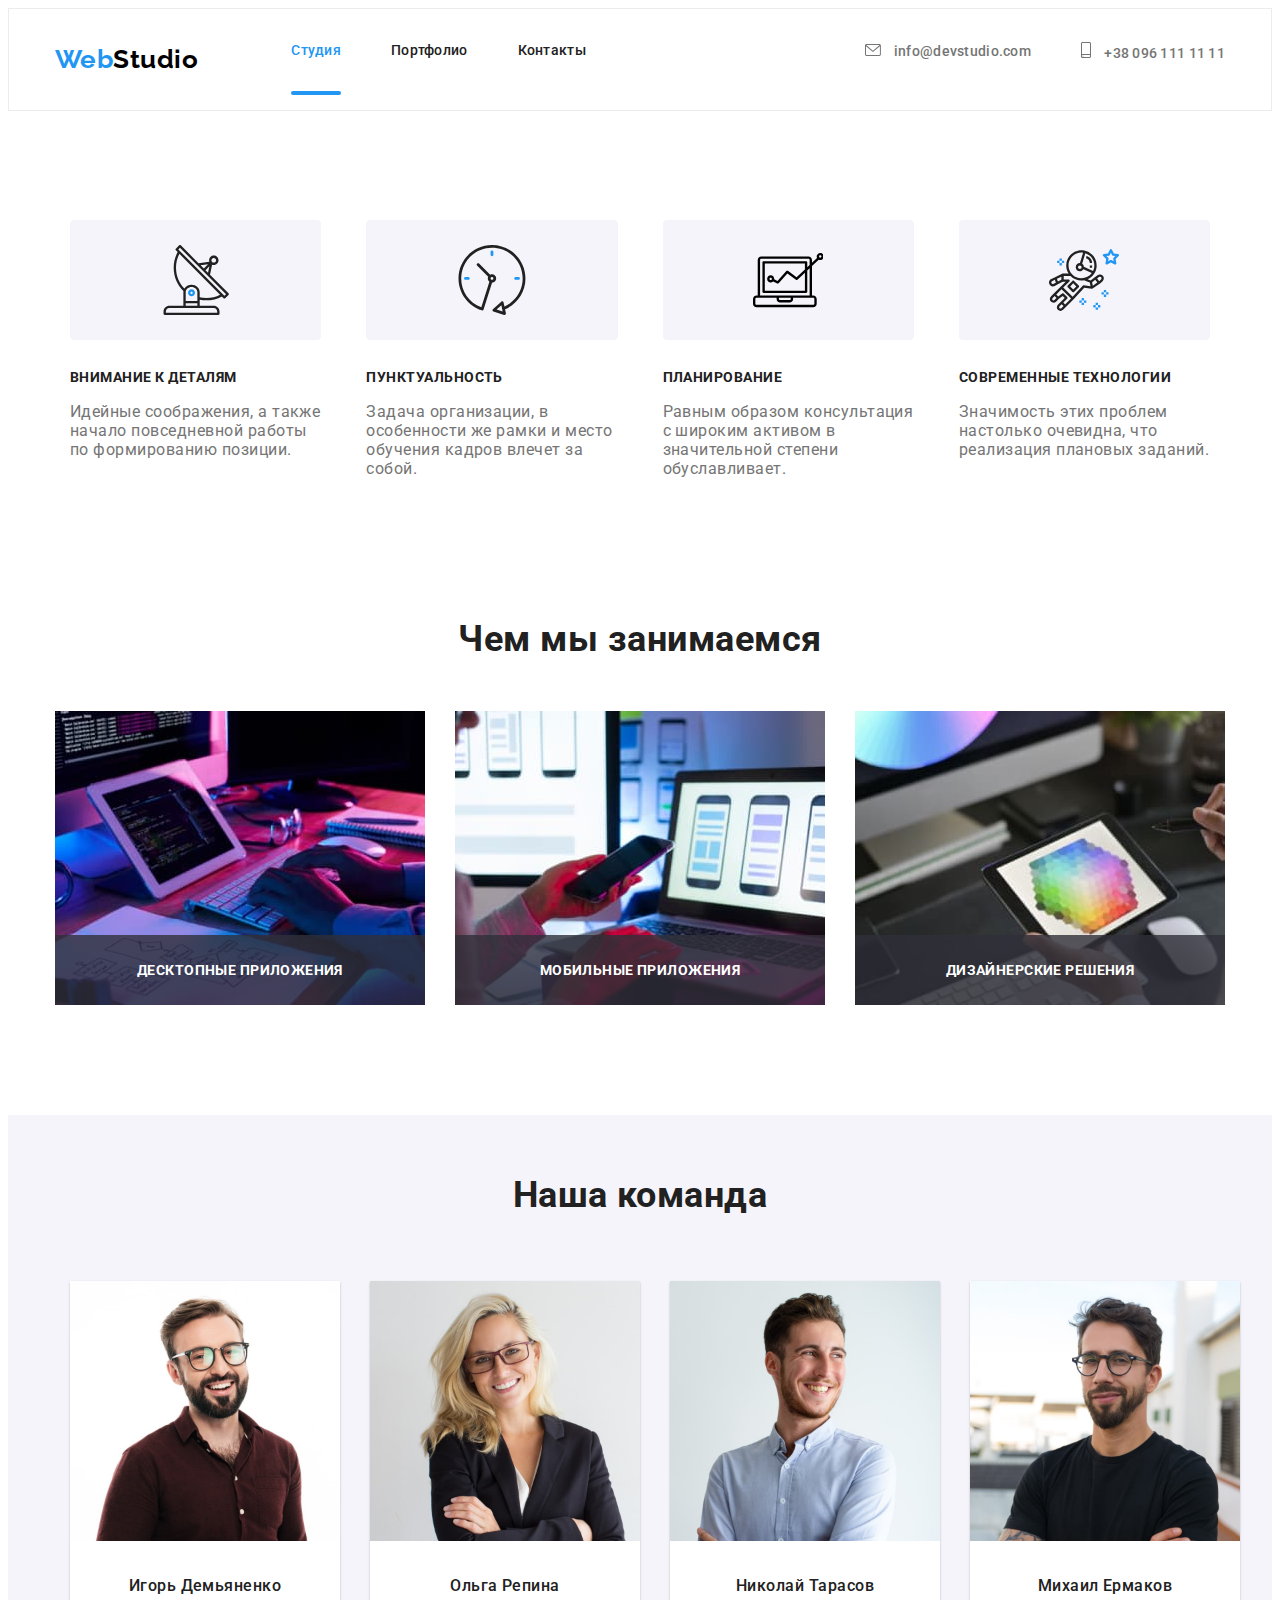
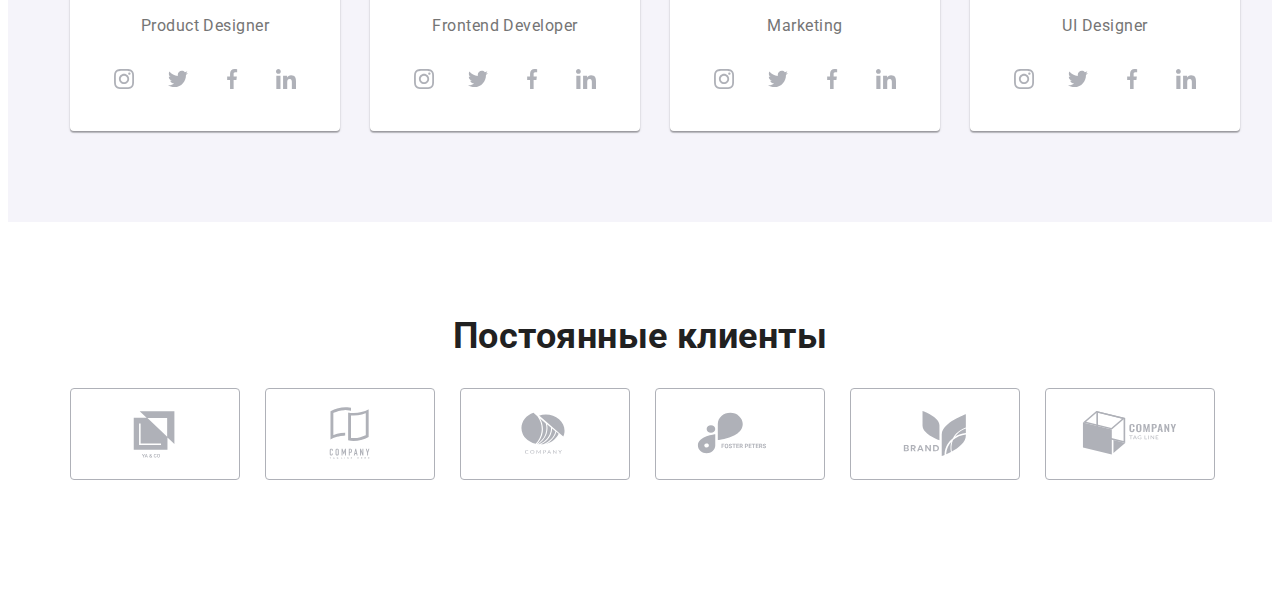
==== index.html @ b8cca616 "Portfolio complete" ====
<!DOCTYPE html>
<html lang="ru">

<head>
    <meta charset="UTF-8">
    <meta http-equiv="X-UA-Compatible" content="IE=edge">
    <meta name="viewport" content="width=device-width, initial-scale=1.0">
    <title>Shalamai homework</title>
    <link rel="preconnect" href="https://fonts.googleapis.com">
    <link rel="preconnect" href="https://fonts.gstatic.com" crossorigin>
    <link
        href="https://fonts.googleapis.com/css2?family=Raleway:wght@700&family=Roboto:wght@400;500;700;900&display=swap"
        rel="stylesheet">
    <link rel="stylesheet" href="https://cdnjs.cloudflare.com/ajax/libs/modern-normalize/1.1.0/modern-normalize.min.css"
        integrity="sha512-wpPYUAdjBVSE4KJnH1VR1HeZfpl1ub8YT/NKx4PuQ5NmX2tKuGu6U/JRp5y+Y8XG2tV+wKQpNHVUX03MfMFn9Q=="
        crossorigin="anonymous" referrerpolicy="no-referrer" />
    <!-- <link rel="stylesheet" href="./css/styles.css"> -->
    <link rel="stylesheet" href="./css/main.min.css">
</head>

<body>

    <!-----------------------------------HEADER------------------------------------------->
    <header class="header">
        <div class="container main-nav">

            <a href="./index.html" class="logo">
                <span class="logo__accent">Web</span><span class="logo__second">Studio</span>
            </a>

            <nav class="navigation">
                <ul class="site-nav list">
                    <li class="site-nav__item"><a href="./index.html" class="site-nav__link current">Студия</a></li>
                    <li class="site-nav__item"><a href="./portfolio.html" class="site-nav__link">Портфолио</a></li>
                    <li class="site-nav__item"><a href="" class="site-nav__link">Контакты</a></li>
                </ul>
            </nav>

            <div class="contact-block">
                <ul class="contacts list">
                    <li class="site-nav__item">
                        <a href="mailto:info@devstudio.com" class="contacts__link">
                            <svg class="contacts__icon" width="16" height="12">
                                <use href="./images/icons.svg#icon-email"></use>
                            </svg>
                            info@devstudio.com
                        </a>
                    </li>
                    <li class="site-nav__item">
                        <a href="tel:+380961111111" class="contacts__link">
                            <svg class="contacts__icon" width="10" height="16">
                                <use href="./images/icons.svg#icon-smartphone"></use>
                            </svg>
                            +38 096 111 11 11
                        </a>
                    </li>
                </ul>
            </div>
        </div>
    </header>

    <main>

        <!-----------------------------------HERO----------------------------------------->



        <!-- <section class="hero main-background">
            <div class="container">
                <h1 class="hero-title">Эффективные решения для вашего бизнеса</h1>
                <button type="button" class="main-btn" data-modal-open>Заказать услугу</button>
            </div>
            <div class="backdrop is-hidden" data-modal>
                <div class="modal-section">
                    <button type="button" data-modal-close class="modal-close">
                        <svg class="modal-close__icon" width="30" height="30">
                            <use href="./images/icons.svg#icon-cross1"></use>
                        </svg>
                    </button>
                    <p class="modal-title">Оставьте свои данные, мы вам перезвоним</p>
                    <form class="modal-form">
                        <div class="modal">
                            <label class="modal__label" for="user-name">Имя</label>
                            <div class="modal__wrapper">
                                <input type="text" class="modal__input" name="user-name" placeholder="" required minlength="2"
                                    title="" id="user-name">
                                <svg class="modal__icon" width="18" height="18">
                                    <use href="./images/icons.svg#icon-person"></use>
                                </svg>
                            </div>
                        </div>
                        <div class="modal">
                            <label class="modal__label" for="user-phone">Телефон</label>
                            <div class="modal__wrapper">
                                <input type="text" class="modal__input" name="user-phone" placeholder="" required minlength="2"
                                    title="" id="user-phone" value="">
                                <svg class="modal__icon" width="18" height="18">
                                    <use href="./images/icons.svg#icon-phone-black"></use>
                                </svg>
                            </div>
                        </div>
                        <div class="modal">
                            <label class="modal__label" for="user-email">Почта</label>
                            <div class="modal__wrapper">
                                <input type="text" class="modal__input" name="user-email" placeholder="" required minlength="2"
                                    title="" id="user-email">
                                <svg class="modal__icon" width="18" height="18">
                                    <use href="./images/icons.svg#icon-email-black"></use>
                                </svg>
                            </div>
                        </div>
                        <div class="modal">
                            <label class="modal__label" for="user-text">Комментарий

                            </label><textarea name="user-text" id="user-text" placeholder="Введите текст"
                                class="modal__textarea"></textarea>
                        </div>
                        <div class="modal">
                            <input type="checkbox" name="policy" id="policy" class="modal__check" />
                            <label for="policy" class="modal__text">

                                Соглашаюсь с рассылкой и принимаю <a href="#" class="modal__agreement">Условия договора</a>
                            </label>
                        </div>
                        <button type="submit" class="main-btn check-btn" data-modal-open>Отправить</button>
                    </form>
                </div>
            </div>
        </section> -->


        <!-----------------------------------FEATURES----------------------------------------->

        <section class="featurs">
            <div class="container">
                <ul class="feature list">
                    <li class="feature__list">
                        <div class="feature__link">
                            <svg class="feature__icon">
                                <use href="./images/icons.svg#icon-satellite"></use>
                            </svg>
                        </div>
                        <h3 class="featur-title">Внимание к деталям</h3>
                        <p class="featur-text">
                            Идейные соображения, а также начало повседневной работы по формированию позиции.
                        </p>
                    </li>
                    <li class="feature__list">
                        <div class="feature__link">
                            <svg class="feature__icon">
                                <use href="./images/icons.svg#icon-clock"></use>
                            </svg>
                        </div>
                        <h3 class="featur-title">Пунктуальность</h3>
                        <p class="featur-text">
                            Задача организации, в особенности же рамки и место обучения кадров влечет за собой.
                        </p>
                    </li>
                    <li class="feature__list">
                        <div class="feature__link">
                            <svg class="feature__icon">
                                <use href="./images/icons.svg#icon-computer"></use>
                            </svg>
                        </div>
                        <h3 class="featur-title">Планирование</h3>
                        <p class="featur-text">
                            Равным образом консультация с широким активом в значительной степени обуславливает.
                        </p>
                    </li>
                    <li class="feature__list">
                        <div class="feature__link">
                            <svg class="feature__icon">
                                <use href="./images/icons.svg#icon-astronaut"></use>
                            </svg>
                        </div>
                        <h3 class="featur-title">Современные технологии</h3>
                        <p class="featur-text">
                            Значимость этих проблем настолько очевидна, что реализация плановых заданий.
                        </p>
                    </li>
                </ul>
            </div>
        </section>

        <!-----------------------------------WORKS----------------------------------------->

        <section class="main-project">
            <div class="container">
                <h2 class="section-title">Чем мы занимаемся</h2>

                <ul class="works list">
                    <li class="works__link">
                        <img src="./images/wedo1.jpg" alt="Разработчик пишет код" width="370" />
                        <div class="works__text">
                            <h3 class="works__text__title">Десктопные приложения</h3>
                        </div>
                    </li>
                    <li class="works__link">
                        <img src="./images/wedo2.jpg" alt="Просмотр мобильных макетов на компютере" width="370" />
                        <div class="works__text">
                            <h3 class="works__text__title">Мобильные приложения</h3>
                        </div>
                    </li>
                    <li class="works__link">
                        <img src="./images/wedo3.jpg" alt="Работа с палитрой на планшете" width="370" />
                        <div class="works__text">
                            <h3 class="works__text__title">Дизайнерские решения</h3>
                        </div>
                    </li>
                </ul>
            </div>
        </section>

        <!------------------------------------TEAM----------------------------------------->


        <section class="team-section">
            <div class="container">
                <h2 class="team-title">Наша команда</h2>

                <ul class="team list">
                    <li class="team__member">
                        <img src="./images/product.jpg" alt="Фотография Продакт-дизайнера" width="100%">
                        <div class="team__item">
                            <h3 class="name">Игорь Демьяненко</h3>
                            <p class="position">
                                Product Designer
                            </p>
                            <ul class="social list">
                                <li class="social-item">
                                    <a href="instagram" class="social-item__link">
                                        <svg class="icon-social" width="20" height="20">
                                            <use href="./images/icons.svg#icon-instagram"></use>
                                        </svg>
                                    </a>
                                </li>
                                <li class="social-item">
                                    <a href="twitter" class="social-item__link">
                                        <svg class="icon-social" width="20" height="20">
                                            <use href="./images/icons.svg#icon-twitter"></use>
                                        </svg>
                                    </a>
                                </li>
                                <li class="social-item">
                                    <a href="facebook" class="social-item__link">
                                        <svg class="icon-social" width="20" height="20">
                                            <use href="./images/icons.svg#icon-facebook"></use>
                                        </svg>
                                    </a>
                                </li>
                                <li class="social-item">
                                    <a href="linkedin" class="social-item__link">
                                        <svg class="icon-social" width="20" height="20">
                                            <use href="./images/icons.svg#icon-linkedin"></use>
                                        </svg>
                                    </a>
                                </li>
                            </ul>
                        </div>
                    </li>

                    <li class="team__member">
                        <img src="./images/frontend.jpg" alt="Фоторафия разработчика" width="270">
                        <div class="team__item">
                            <h3 class="name">Ольга Репина</h3>
                            <p class="position">
                                Frontend Developer
                            </p>
                            <ul class="social list">
                                <li class="social-item">
                                    <a href="instagram" class="social-item__link link">
                                        <svg class="icon-social" width="20" height="20">
                                            <use href="./images/icons.svg#icon-instagram"></use>
                                        </svg>
                                    </a>
                                </li>
                                <li class="social-item">
                                    <a href="twitter" class="social-item__link">
                                        <svg class="icon-social" width="20" height="20">
                                            <use href="./images/icons.svg#icon-twitter"></use>
                                        </svg>
                                    </a>
                                </li>
                                <li class="social-item">
                                    <a href="facebook" class="social-item__link">
                                        <svg class="icon-social" width="20" height="20">
                                            <use href="./images/icons.svg#icon-facebook"></use>
                                        </svg>
                                    </a>
                                </li>
                                <li class="social-item">
                                    <a href="linkedin" class="social-item__link">
                                        <svg class="icon-social" width="20" height="20">
                                            <use href="./images/icons.svg#icon-linkedin"></use>
                                        </svg>
                                    </a>
                                </li>
                            </ul>
                        </div>
                    </li>

                    <li class="team__member">
                        <img src="./images/marketing.jpg" alt="Фотография маркетолога" width="270">
                        <div class="team__item">
                            <h3 class="name">Николай Тарасов</h3>
                            <p class="position">
                                Marketing
                            </p>
                            <ul class="social list">
                                <li class="social-item">
                                    <a href="instagram" class="social-item__link">
                                        <svg class="icon-social" width="20" height="20">
                                            <use href="./images/icons.svg#icon-instagram"></use>
                                        </svg>
                                    </a>
                                </li>
                                <li class="social-item">
                                    <a href="twitter" class="social-item__link">
                                        <svg class="icon-social" width="20" height="20">
                                            <use href="./images/icons.svg#icon-twitter"></use>
                                        </svg>
                                    </a>
                                </li>
                                <li class="social-item">
                                    <a href="facebook" class="social-item__link">
                                        <svg class="icon-social" width="20" height="20">
                                            <use href="./images/icons.svg#icon-facebook"></use>
                                        </svg>
                                    </a>
                                </li>
                                <li class="social-item">
                                    <a href="linkedin" class="social-item__link">
                                        <svg class="icon-social" width="20" height="20">
                                            <use href="./images/icons.svg#icon-linkedin"></use>
                                        </svg>
                                    </a>
                                </li>
                            </ul>
                        </div>
                    </li>

                    <li class="team__member">
                        <img src="./images/designer.jpg" alt="Фоторафия дизайнера" width="270">
                        <div class="team__item">
                            <h3 class="name">Михаил Ермаков</h3>
                            <p class="position">
                                UI Designer
                            </p>
                            <ul class="social list">
                                <li class="social-item">
                                    <a href="instagram" class="social-item__link">
                                        <svg class="icon-social" width="20" height="20">
                                            <use href="./images/icons.svg#icon-instagram"></use>
                                        </svg>
                                    </a>
                                </li>
                                <li class="social-item">
                                    <a href="twitter" class="social-item__link">
                                        <svg class="icon-social" width="20" height="20">
                                            <use href="./images/icons.svg#icon-twitter"></use>
                                        </svg>
                                    </a>
                                </li>
                                <li class="social-item">
                                    <a href="facebook" class="social-item__link">
                                        <svg class="icon-social" width="20" height="20">
                                            <use href="./images/icons.svg#icon-facebook"></use>
                                        </svg>
                                    </a>
                                </li>
                                <li class="social-item">
                                    <a href="linkedin" class="social-item__link">
                                        <svg class="icon-social" width="20" height="20">
                                            <use href="./images/icons.svg#icon-linkedin"></use>
                                        </svg>
                                    </a>
                                </li>
                            </ul>
                        </div>
                    </li>
                </ul>
            </div>
        </section>

        <!-----------------------------------CLIENTS--------------------------------------->

        <section class="client-section">
            <div class="container">
                <h2 class="client-title">Постоянные клиенты</h2>

                <ul class="client-list list">
                    <li class="client-list__item">
                        <a href="" class="client-list__link">
                            <svg class="client-list__icon" width="106" height="60">
                                <use href="./images/icons.svg#icon-logo1"></use>
                            </svg>
                        </a>
                    </li>
                    <li class="client-list__item">
                        <a href="" class="client-list__link">
                            <svg class="client-list__icon" width="106" height="60">
                                <use href="./images/icons.svg#icon-logo2"></use>
                            </svg>
                        </a>
                    </li>
                    <li class="client-list__item">
                        <a href="" class="client-list__link">
                            <svg class="client-list__icon" width="106" height="60">
                                <use href="./images/icons.svg#icon-logo3"></use>
                            </svg>
                        </a>
                    </li>
                    <li class="client-list__item">
                        <a href="" class="client-list__link">
                            <svg class="client-list__icon" width="106" height="60">
                                <use href="./images/icons.svg#icon-logo4"></use>
                            </svg>
                        </a>
                    </li>
                    <li class="client-list__item">
                        <a href="" class="client-list__link">
                            <svg class="client-list__icon" width="106" height="60">
                                <use href="./images/icons.svg#icon-logo5"></use>
                            </svg>
                        </a>
                    </li>
                    <li class="client-list__item">
                        <a href="" class="client-list__link">
                            <svg class="client-list__icon" width="106" height="60">
                                <use href="./images/icons.svg#icon-logo6"></use>
                            </svg>
                        </a>
                    </li>
                </ul>
            </div>
        </section>


    </main>

        <!----------------------------------FOOTER-------------------------------------->

    <!-- <footer class="footer">

        <div class="container footer-box">
            <div>
                <a href="./index.html" class="logo">
                    <span class="logo__accent">Web</span><span class="logo__footer">Studio</span>
                </a>

                <address>
                    <ul class="footer-nav list">
                        <li class="address-link">
                            <a href="г.Киев,пр-тЛесиУкраинки,26" class="link-office">г. Киев, пр-т Леси Украинки, 26</a>
                        </li>
                        <li class="address-link">
                            <a href="info@example.com" class="link-contact">info@example.com</a>
                        </li>
                        <li class="address-link">
                            <a href="+380991111111" class="link-contact">+38 099 111 11 11</a>
                        </li>
                    </ul>
                </address>
            </div>

            <div class="footer-link">
                <h4 class="footer-text">Присоединяйтесь</h4>
                <ul class="footer-social list">
                    <li class="footer-social__item">
                        <a href="instagram" class="footer-social__link">
                            <svg class="icon-social" width="20" height="20">
                                <use href="./images/icons.svg#icon-instagram"></use>
                            </svg>
                        </a>
                    </li>
                    <li class="footer-social__item">
                        <a href="twitter" class="footer-social__link">
                            <svg class="footer-icon-social" width="20" height="20">
                                <use href="./images/icons.svg#icon-twitter"></use>
                            </svg>
                        </a>
                    </li>
                    <li class="footer-social__item">
                        <a href="facebook" class="footer-social__link">
                            <svg class="footer-icon-social" width="20" height="20">
                                <use href="./images/icons.svg#icon-facebook"></use>
                            </svg>
                        </a>
                    </li>
                    <li class="footer-social__item">
                        <a href="linkedin" class="footer-social__link">
                            <svg class="footer-icon-social" width="20" height="20">
                                <use href="./images/icons.svg#icon-linkedin"></use>
                            </svg>
                        </a>
                    </li>
                </ul>
            </div>
            <div class="subscribe">
                <h4 class="footer-text">Присоединяйтесь</h4>
                <form class="footer-form">
                    <div class="footer-field">
                        <label class="footer-label" for="user-check-email"></label>
                        <div class="footer-input-wrapper">
                            <input type="text" class="footer-input" name="user-check-email" placeholder="E-mail"
                                required minlength="5" title="" id="user-check-email">


                            <input type="submit" value="Подписаться" class="footer-btn" name="icon-footer">
                            <svg class="footer-icon" width="18" height="18">
                                <use href="./images/icons.svg#icon-plane"></use>
                            </svg>
                        </div>
                    </div>
                </form>
            </div>
        </div>
    </footer> -->


    <script src="./js/modal.js"></script>

</body>

</html>
---- css/styles.css ----
/*---------------------------------LOGO------------------------------------*/



/*---------------------------------HEADER-------------------------------------*/



/*---------------------------------FOOTER-------------------------------------*/



/* ---------------------------MODAL------------------------------------ */


/* -----------------------------------HERO---------------------------------------*/



/* --------------------------FEATURES-----------------------------------*/



/*-------------------------------WORKS---------------------------------*/



/*-------------------------------TEAM------------------------------------*/



/* ----------------------------SOCIAL LINK------------------------------ */



/*--------------------------------CLIENTS---------------------------------*/



/*--------------------------PORTFOLIO----------------------------*/


/*--------------------------FILTER----------------------------*/


/*-----------------------------PROJECTS---------------------------------*/
---- css/main.min.css ----
body{background-color:var(--primary-bg-color);color:var(--primary-text-color);font-family:Roboto, sans-serif;letter-spacing:0.03em}.list{list-style:none;margin-top:0}html{box-sizing:border-box}*,*::before,::after{box-sizing:inherit}.footer-btn{color:var(--button-text-color);background-color:#188CE8;cursor:pointer;font-family:inherit;margin-left:12px;padding-left:29px;padding-right:62px;font-weight:bold;font-size:16px;line-height:1.87;letter-spacing:0.06em;width:200px;height:50px;box-shadow:0px 4px 4px rgba(0,0,0,0.15);border-radius:4px;border:none;transition:color 250ms cubic-bezier(0.4, 0, 0.2, 1)}.main-btn{display:flex;justify-content:center;align-items:center;color:var(--button-text-color);background-color:#188CE8;cursor:pointer;font-family:inherit;margin:0 auto;font-weight:bold;font-size:16px;line-height:1.87;letter-spacing:0.06em;width:200px;height:50px;box-shadow:0px 4px 4px rgba(0,0,0,0.15);border-radius:4px;border:none;transition:color 250ms cubic-bezier(0.4, 0, 0.2, 1)}.main-btn:hover,.main-btn:focus{color:var(--primary-bg-color)}.container{width:100%;padding-left:15px;padding-right:15px;margin-left:auto;margin-right:auto}@media screen and (min-width: 480px){.container{width:480px}}@media screen and (min-width: 768px){.container{width:768px}}@media screen and (min-width: 1200px){.container{width:1200px}}.logo{font-family:Raleway, sans-serif;font-weight:bold;font-size:26px;line-height:1.19;text-decoration:none}.logo__accent{color:var(--accent-color)}.logo__second{color:var(--logo-color-header)}.logo__footer{color:var(--logo-color-footer)}.modal{margin-bottom:10px}.modal__label{display:block;margin-bottom:4px;font-size:12px;line-height:1.17;letter-spacing:0.01em;color:var(--primary-text-color)}.modal__wrapper{position:relative}.modal__input{width:100%;height:40px;padding-left:42px;padding-right:10px;border:1px solid rgba(33,33,33,0.2);box-sizing:border-box;border-radius:4px;background-color:transparent;cursor:pointer}.modal__text{position:relative;display:block;line-height:20px;padding-left:40px;cursor:pointer;font-size:14px;line-height:1.71px;letter-spacing:0.03em;color:var(--primary-text-color)}.modal__text span{width:15px;height:15px;border:2px solid #303030;border-radius:2px;margin-right:5px;display:flex;align-items:center;justify-content:center}.modal__agreement{color:var(--accent-color);text-decoration-color:none}.modal-title{font-weight:bold;font-size:20px;line-height:1.15;text-align:center;letter-spacing:0.03em;margin:0 0 12px 0;color:var(--title-text-color)}.modal-close{position:absolute;display:flex;justify-content:center;align-items:center;top:10px;right:10px;border:1px solid #999999;border-radius:50%;background-color:transparent;width:30px;height:30px;cursor:pointer}.modal-close:hover .modal-close__icon{fill:var(--accent-color)}.modal-close__icon{fill:var(--logo-color-header)}.modal__input::placeholder{font-size:12px;line-height:1.17;letter-spacing:0.01em;color:rgba(117,117,117,0.5)}.modal__input:focus{border-color:var(--accent-color)}.modal__input:focus+.modal__icon{fill:var(--accent-color)}.modal__icon{position:absolute;left:12px;top:50%;transform:translateY(-50%);fill:var(--title-text-color);cursor:pointer}.modal__textarea{width:100%;height:120px;padding:12px 16px;resize:none;outline:none;border:1px solid rgba(33,33,33,0.2);border-radius:4px}.modal__check{position:relative;display:block;width:0;height:0}.modal__check::before{content:'';position:absolute;width:20px;height:20px;display:block;cursor:pointer;border:1px solid #888888;border-radius:3px}.modal__check:checked::before{background:#2196F3 url(../images/checked.svg) center no-repeat}.modal__check:checked+.modal__text span{background-color:var(--accent-color);border:none}.modal__check:checked+.modal__text svg{fill:#ffffff}.modal-section{position:absolute;top:50%;left:50%;transform:translate(-50%, -50%);height:581px;width:528px;padding:40px;box-shadow:0px 1px 3px rgba(0,0,0,0.12),0px 1px 1px rgba(0,0,0,0.14),0px 2px 1px rgba(0,0,0,0.2);border-radius:4px;background-color:var(--primary-bg-color)}.check-btn{margin-top:16px}.filter-title{position:absolute;white-space:nowrap;width:1px;height:1px;overflow:hidden;border:0;padding:0;clip:rect(0 0 0 0);clip-path:inset(50%);margin:-1px}.filter{display:flex;padding-left:0;justify-content:center;margin-bottom:50px;transition:fill 250ms cubic-bezier(0.4, 0, 0.2, 1),background-color 250ms cubic-bezier(0.4, 0, 0.2, 1)}.filter .filter__btn:hover,.filter .filter__btn:focus{color:var(--button-text-color);background-color:var(--accent-color)}.filter__item:not(:last-child){margin-right:8px}.filter__btn{color:var(--title-text-color);background-color:var(--potfolio-bg-color);cursor:pointer;font-family:inherit;font-weight:500;font-size:16px;line-height:1.62;min-width:73px;height:38px;padding:6px 22px;border-radius:4px;transition:box-shadow 250ms cubic-bezier(0.4, 0, 0.2, 1),background-color 250ms cubic-bezier(0.4, 0, 0.2, 1)}.filter__btn:hover{box-shadow:0px 3px 1px rgba(0,0,0,0.1),0px 1px 2px rgba(0,0,0,0.08),0px 2px 2px rgba(0,0,0,0.12);border-radius:4px}.social{display:flex;justify-content:center;padding-left:0;margin-top:16px}.social .social-item__link{display:flex;height:44px;width:44px;border-radius:50%;align-items:center;justify-content:center;fill:#AFB1B8;transition:fill 250ms cubic-bezier(0.4, 0, 0.2, 1),background-color 250ms cubic-bezier(0.4, 0, 0.2, 1)}.social .social-item__link:hover,.social .social-item__link:focus{background-color:var(--accent-color);fill:var(--primary-bg-color);opacity:1}.social-item:not(:last-child){margin-right:10px}.footer-link{margin-left:70px}.footer-text{font-size:14px;line-height:1.143;letter-spacing:0.03em;text-transform:uppercase;margin-top:12px;margin-bottom:20px;color:var(--hero-text-color)}.footer-social{display:flex;justify-content:center;padding-left:0;margin-top:16px}.footer-social__item:not(:last-child){margin-right:10px}.footer-social .footer-social__link{display:flex;height:44px;width:44px;border-radius:50%;align-items:center;justify-content:center;fill:var(--primary-bg-color);background:rgba(255,255,255,0.1);transition:background-color 250ms cubic-bezier(0.4, 0, 0.2, 1)}.footer-social .footer-social__link:hover,.footer-social .footer-social__link:focus{background-color:var(--accent-color)}.visually-hidden{position:absolute;white-space:nowrap;width:1px;height:1px;overflow:hidden;border:0;padding:0;clip:rect(0 0 0 0);clip-path:inset(50%);margin:-1px}:root{--primary-text-color: #757575;--title-text-color: #212121;--accent-color: #2196F3;--primary-bg-color: #FFFFFF;--fill-color: #2F303A;--logo-color-header: #000000;--logo-color-footer: #FFFFFF;--hero-text-color: #FFFFFF;--button-text-color: #FFFFFF;--potfolio-bg-color: #F5F4FA}.modal-close,.modal-close:hover .modal-close__icon,.modal-close__icon,.modal-close:visited,.modal-close:hover .modal-close__icon:visited,.modal-close__icon:visited{-webkit-transition:250ms ease-in-out;-moz-transition:250ms ease-in-out;-ms-transition:250ms ease-in-out;-o-transition:250ms ease-in-out;transition:250ms ease-in-out}.modal-close:hover,.modal-close:hover .modal-close__icon:hover,.modal-close__icon:hover,.modal-close:active,.modal-close:hover .modal-close__icon:active,.modal-close__icon:active{-webkit-transition:250ms ease-in-out;-moz-transition:250ms ease-in-out;-ms-transition:250ms ease-in-out;-o-transition:250ms ease-in-out;transition:250ms ease-in-out}.header{padding-top:24px;padding-bottom:25px;border:1px solid #ECECEC}.main-nav{display:flex;align-items:center}.site-nav{display:flex;padding-left:93px}.site-nav__item{position:relative}.site-nav__item:not(:last-child){margin-right:50px}.site-nav__item{position:relative}.current::after{content:'';position:absolute;left:0;bottom:-26px;display:block;width:100%;height:4px;border-radius:2px;background:var(--accent-color)}.current-link::after:hover,.current-link::after:hover{background:#2196F3}.contact-block{display:flex;margin-left:auto}.contacts{display:flex;margin-left:auto;align-items:center;justify-content:center}.contacts__icon{margin-right:10px}.contacts .site-nav__item:not(:last-child){margin-right:50px}.site-nav .site-nav__link{display:flex;padding-top:10px;padding-bottom:10px;color:var(--title-text-color);font-weight:500;font-size:14px;line-height:1.14;letter-spacing:0.02em;text-decoration:none;transition:color 250ms cubic-bezier(0.4, 0, 0.2, 1)}.site-nav .site-nav__link:hover,.site-nav .site-nav__link:focus{color:var(--accent-color)}.site-nav .site-nav__link.current{color:var(--accent-color)}.contacts,.contacts__link,.link-contact{color:var(--primary-text-color);fill:var(--primary-text-color);font-weight:500;font-size:14px;line-height:1.14;letter-spacing:0.02em;text-decoration:none;transition:fill 250ms cubic-bezier(0.4, 0, 0.2, 1),color 250ms cubic-bezier(0.4, 0, 0.2, 1)}.contacts .contacts__link:hover,.contacts .contacts__link:focus,.footer-nav .link-contact:hover,.footer-nav .link-contact:focus,.footer-nav .link-office:hover,.footer-nav .link-office:focus{color:var(--accent-color);fill:var(--accent-color)}.hero{background-color:var(--fill-color);align-items:center;justify-items:center;padding-top:200px;padding-bottom:200px}.main-background{height:600px;max-width:1600px;margin-right:auto;margin-left:auto;background-repeat:no-repeat;background-position:center;background-size:cover;background-image:linear-gradient(rgba(47,48,58,0.4), rgba(47,48,58,0.4)),url(../images/hero.jpg)}.hero-title{text-align:center;margin-top:0;margin-bottom:30px;margin-left:auto;margin-right:auto;max-width:696px;color:var(--hero-text-color);font-weight:900;font-size:44px;line-height:1.36;letter-spacing:0.06em;text-transform:uppercase}.backdrop{position:fixed;top:0;left:0;width:100%;height:100%;background-color:rgba(0,0,0,0.2);opacity:1;transition:opacity 250ms cubic-bezier(0.4, 0, 0.2, 1)}.backdrop.is-hidden{opacity:0;pointer-events:none}@media screen and (min-width: 480px){.featurs{padding-top:60px}}@media screen and (min-width: 1200px){.featurs{padding-top:94px}}.feature{padding-left:0;justify-content:center}@media screen and (min-width: 480px){.feature{display:flex;flex-wrap:wrap}}@media screen and (min-width: 1200px){.feature{flex-wrap:nowrap}}@media screen and (min-width: 480px){.feature__list{width:450px}}@media screen and (min-width: 768px){.feature__list{width:calc((100% - 4 * 15px) / 3);margin:15px}}@media screen and (min-width: 1200px){.feature__list{width:calc((100% - 8 * 15px) / 4);margin:15px}.feature__list .team .team__member:not(:last-child){margin-right:30px}}.feature__list:not(:last-child){margin-right:30px}.feature__icon{height:70px;width:70px}.featur-title{margin-top:0;margin-bottom:10px;color:var(--title-text-color);font-weight:bold;font-size:14px;line-height:1.14;text-transform:uppercase}.feature-text{font-size:14px;line-height:1.71;letter-spacing:0.03em;color:var(--primary-text-color)}.feature__link{display:flex;justify-content:center;align-items:center;margin-bottom:30px;background:#F5F4FA;border-radius:4px;height:120px}.main-project{padding-top:94px;padding-bottom:94px}@media (max-width: 1199px){.main-project{display:none}}.client-title,.section-title{color:var(--title-text-color);font-weight:bold;font-size:36px;line-height:1.16;margin-top:0;margin-bottom:50px;text-align:center}.works{display:flex;justify-content:center;padding-left:0;padding-right:0;margin-right:0}.works__link{position:relative;align-items:center}.works .works__link:not(:last-child){margin-right:30px}.works__text{position:absolute;width:100%;height:70px;left:0;bottom:0;background:rgba(47,48,58,0.8)}.works__text__title{font-weight:bold;font-size:14px;line-height:1.142;letter-spacing:0.03em;text-align:center;margin-top:27px;margin-bottom:27px;text-transform:uppercase;color:var(--logo-color-footer)}.team-section{background-color:var(--potfolio-bg-color);padding-top:60px;padding-bottom:60px}.team{justify-content:center;padding-left:0;padding-right:0;margin-left:auto;margin-right:auto}@media screen and (min-width: 768px){.team{display:flex;flex-wrap:wrap}}@media screen and (min-width: 1200px){.team{width:1200px}}@media screen and (min-width: 480px){.team__member{margin-bottom:30px}}@media screen and (min-width: 768px){.team__member{width:calc((100% - 4 * 15px) / 2);margin:15px}}@media screen and (min-width: 1200px){.team__member{width:calc((100% - 8 * 15px) / 4);margin:15px}.team__member .team .team__member:not(:last-child){margin-right:30px}}.team__member{background-color:var(--primary-bg-color);box-shadow:0px 1px 3px rgba(0,0,0,0.12),0px 1px 1px rgba(0,0,0,0.14),0px 2px 1px rgba(0,0,0,0.2);border-radius:0px 0px 4px 4px}img{display:block;width:100%;height:auto}.team__item{text-align:center;padding-top:30px;padding-bottom:30px}.name{margin-top:0;margin-bottom:10px;color:var(--title-text-color);font-weight:500;font-size:16px;line-height:1.87}.position{padding-bottom:0;margin-top:0;margin-bottom:0;color:var(--primary-text-color);font-size:16px;line-height:1.87}.team-title{color:var(--title-text-color);font-weight:bold;font-size:36px;line-height:1.16;text-align:center;margin-top:0;margin-bottom:50px}@media screen and (min-width: 480px){.client-section{padding-top:60px;padding-bottom:45px}}@media screen and (min-width: 1200px){.client-section{padding-top:94px;padding-bottom:94px}}@media screen and (min-width: 480px){.client-title{margin-bottom:15px}}.client-list{justify-content:center;padding-left:0;margin-top:15px}@media screen and (min-width: 480px){.client-list{display:flex;flex-wrap:wrap}}@media screen and (min-width: 480px){.client-list__item{width:calc((100% - 4 * 15px) / 2);margin:15px}}@media screen and (min-width: 768px){.client-list__item{width:calc((100% - 6 * 15px) / 3);margin:15px}}@media screen and (min-width: 1200px){.client-list__item{width:calc((100% - 12 * 15px) / 6);margin:15px}}.client-list__link{display:flex;height:92px;width:170px;border:1px solid #AFB1B8;box-sizing:border-box;border-radius:4px;align-items:center;justify-content:center;fill:#AFB1B8;transition:fill 250ms cubic-bezier(0.4, 0, 0.2, 1)}.client-list .client-list__link:hover,.client-list .client-list__link:focus{fill:var(--accent-color)}.footer{background-color:var(--fill-color);padding-top:60px;padding-bottom:60px}.footer-box{display:flex;align-items:center;align-items:baseline}.footer-nav{padding-top:20px;padding-left:0}.footer-nav .address-link:not(:last-child){margin-bottom:9px}.link-office{color:var(--logo-color-footer);text-decoration:none;font-size:14px;line-height:1.71;letter-spacing:0.03em;font-style:normal}.footer-nav .link-contact{color:rgba(255,255,255,0.6);text-decoration:none;font-size:14px;line-height:1.71;letter-spacing:0.03em;font-style:normal}.subscribe{margin-left:93px}.footer-text{font-size:14px;line-height:1.143;letter-spacing:0.03em;text-transform:uppercase;margin-top:12px;margin-bottom:20px;color:var(--hero-text-color)}.footer-input{width:358px;padding:15px 16px;color:var(--logo-color-footer);border:1px solid rgba(255,255,255,0.3);box-sizing:border-box;filter:drop-shadow(0px 4px 4px rgba(0,0,0,0.15));border-radius:4px;background:var(--fill-color)}.footer-input::placeholder{font-size:16px;line-height:1.25;align-items:center;letter-spacing:0.03em;color:rgba(255,255,255,0.6)}.footer-input-wrapper{position:relative}.footer-icon{position:absolute;top:13px;right:28px}@media screen and (min-width: 480px){.potfolio{padding-top:60px;padding-bottom:60px}}@media screen and (min-width: 1200px){.potfolio{padding-top:94px;padding-bottom:94px}}.project{padding-left:0}@media screen and (min-width: 768px){.project{display:flex;flex-wrap:wrap}}@media screen and (min-width: 1200px){.project{width:1200px}}.project-item{width:100%;transition:box-shadow 250ms cubic-bezier(0.4, 0, 0.2, 1),background-color 250ms cubic-bezier(0.4, 0, 0.2, 1)}@media screen and (min-width: 480px){.project-item{margin-bottom:30px}}@media screen and (min-width: 768px){.project-item{width:calc((100% - 4 * 15px) / 2);margin:15px}}@media screen and (min-width: 1200px){.project-item{width:calc((100% - 6 * 15px) / 3);margin:15px}.project-item .team .team__member:not(:last-child){margin-right:30px}}.project-item__thumb{position:relative;overflow:hidden}.project-item:hover .project-item__overlay{transform:translateY(0);background:rgba(33,150,243,0.9);opacity:1}.project-item:hover{background:#FFFFFF;border:-1px solid #EEEEEE;box-sizing:border-box;box-shadow:0px 1px 1px rgba(0,0,0,0.12),0px 4px 4px rgba(0,0,0,0.06),1px 4px 6px rgba(0,0,0,0.16)}.project-item__overlay{font-size:18px;line-height:1.56;letter-spacing:0.03em;color:var(--hero-text-color);padding:63px 24px;position:absolute;width:100%;top:0;left:0;margin:0;transform:translateY(100%);transition:250ms cubic-bezier(0.4, 0, 0.2, 1);background:rgba(33,150,243,0.9);opacity:0}.project-item__description{padding:20px 24px;margin:0;border:1px solid #EEEEEE;background:var(--primary-bg-color)}.project-item__title{color:var(--title-text-color);font-weight:bold;font-size:18px;line-height:2;letter-spacing:0.06em;margin-top:0;margin-bottom:4px}.project-item__name{color:var(--primary-text-color);font-size:16px;line-height:1.87;margin-top:0;margin-bottom:0}img{display:block}
/*# sourceMappingURL=main.min.css.map */
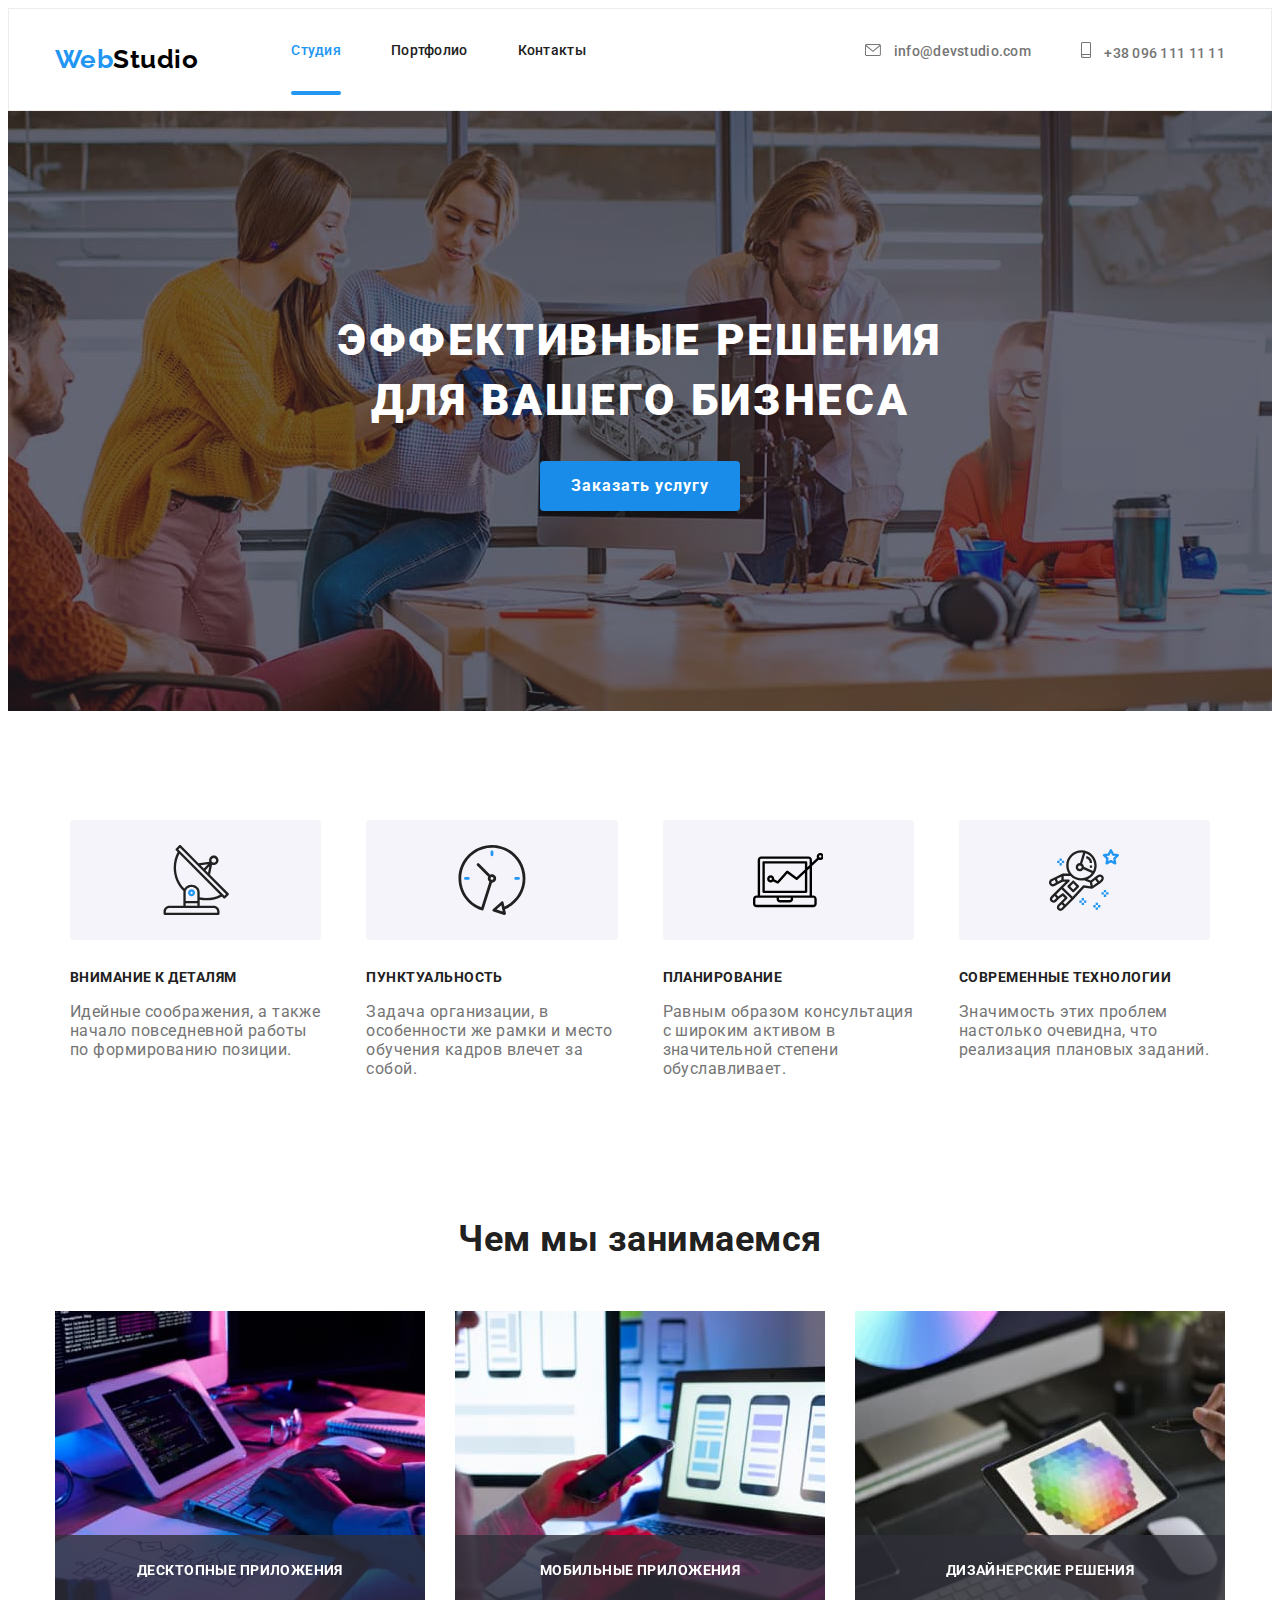
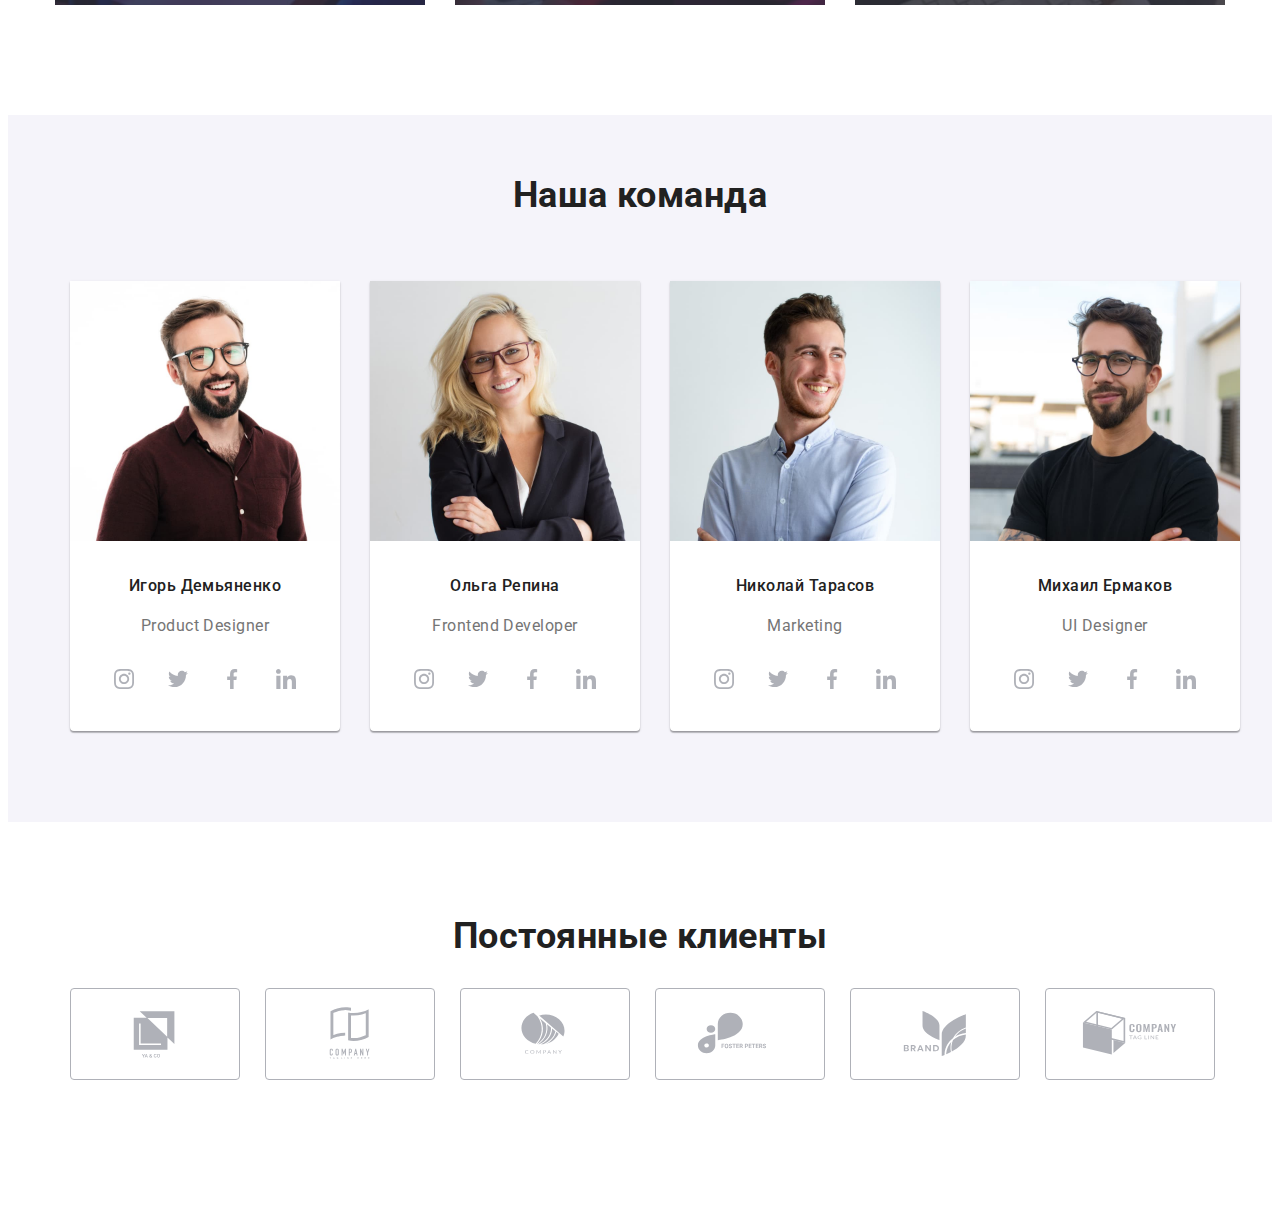
==== commit 31ffb202: "Поправил хедер" ====
--- a/index.html
+++ b/index.html
@@ -38,7 +38,7 @@
 
             <div class="contact-block">
                 <ul class="contacts list">
-                    <li class="site-nav__item">
+                    <li class="site-nav__item-one">
                         <a href="mailto:info@devstudio.com" class="contacts__link">
                             <svg class="contacts__icon" width="16" height="12">
                                 <use href="./images/icons.svg#icon-email"></use>
@@ -46,7 +46,7 @@
                             info@devstudio.com
                         </a>
                     </li>
-                    <li class="site-nav__item">
+                    <li class="site-nav__item-two">
                         <a href="tel:+380961111111" class="contacts__link">
                             <svg class="contacts__icon" width="10" height="16">
                                 <use href="./images/icons.svg#icon-smartphone"></use>
@@ -65,7 +65,7 @@
 
 
 
-        <!-- <section class="hero main-background">
+        <section class="hero main-background">
             <div class="container">
                 <h1 class="hero-title">Эффективные решения для вашего бизнеса</h1>
                 <button type="button" class="main-btn" data-modal-open>Заказать услугу</button>
@@ -126,7 +126,7 @@
                     </form>
                 </div>
             </div>
-        </section> -->
+        </section>
 
 
         <!-----------------------------------FEATURES----------------------------------------->
--- a/css/main.min.css
+++ b/css/main.min.css
@@ -1,2 +1,2 @@
-body{background-color:var(--primary-bg-color);color:var(--primary-text-color);font-family:Roboto, sans-serif;letter-spacing:0.03em}.list{list-style:none;margin-top:0}html{box-sizing:border-box}*,*::before,::after{box-sizing:inherit}.footer-btn{color:var(--button-text-color);background-color:#188CE8;cursor:pointer;font-family:inherit;margin-left:12px;padding-left:29px;padding-right:62px;font-weight:bold;font-size:16px;line-height:1.87;letter-spacing:0.06em;width:200px;height:50px;box-shadow:0px 4px 4px rgba(0,0,0,0.15);border-radius:4px;border:none;transition:color 250ms cubic-bezier(0.4, 0, 0.2, 1)}.main-btn{display:flex;justify-content:center;align-items:center;color:var(--button-text-color);background-color:#188CE8;cursor:pointer;font-family:inherit;margin:0 auto;font-weight:bold;font-size:16px;line-height:1.87;letter-spacing:0.06em;width:200px;height:50px;box-shadow:0px 4px 4px rgba(0,0,0,0.15);border-radius:4px;border:none;transition:color 250ms cubic-bezier(0.4, 0, 0.2, 1)}.main-btn:hover,.main-btn:focus{color:var(--primary-bg-color)}.container{width:100%;padding-left:15px;padding-right:15px;margin-left:auto;margin-right:auto}@media screen and (min-width: 480px){.container{width:480px}}@media screen and (min-width: 768px){.container{width:768px}}@media screen and (min-width: 1200px){.container{width:1200px}}.logo{font-family:Raleway, sans-serif;font-weight:bold;font-size:26px;line-height:1.19;text-decoration:none}.logo__accent{color:var(--accent-color)}.logo__second{color:var(--logo-color-header)}.logo__footer{color:var(--logo-color-footer)}.modal{margin-bottom:10px}.modal__label{display:block;margin-bottom:4px;font-size:12px;line-height:1.17;letter-spacing:0.01em;color:var(--primary-text-color)}.modal__wrapper{position:relative}.modal__input{width:100%;height:40px;padding-left:42px;padding-right:10px;border:1px solid rgba(33,33,33,0.2);box-sizing:border-box;border-radius:4px;background-color:transparent;cursor:pointer}.modal__text{position:relative;display:block;line-height:20px;padding-left:40px;cursor:pointer;font-size:14px;line-height:1.71px;letter-spacing:0.03em;color:var(--primary-text-color)}.modal__text span{width:15px;height:15px;border:2px solid #303030;border-radius:2px;margin-right:5px;display:flex;align-items:center;justify-content:center}.modal__agreement{color:var(--accent-color);text-decoration-color:none}.modal-title{font-weight:bold;font-size:20px;line-height:1.15;text-align:center;letter-spacing:0.03em;margin:0 0 12px 0;color:var(--title-text-color)}.modal-close{position:absolute;display:flex;justify-content:center;align-items:center;top:10px;right:10px;border:1px solid #999999;border-radius:50%;background-color:transparent;width:30px;height:30px;cursor:pointer}.modal-close:hover .modal-close__icon{fill:var(--accent-color)}.modal-close__icon{fill:var(--logo-color-header)}.modal__input::placeholder{font-size:12px;line-height:1.17;letter-spacing:0.01em;color:rgba(117,117,117,0.5)}.modal__input:focus{border-color:var(--accent-color)}.modal__input:focus+.modal__icon{fill:var(--accent-color)}.modal__icon{position:absolute;left:12px;top:50%;transform:translateY(-50%);fill:var(--title-text-color);cursor:pointer}.modal__textarea{width:100%;height:120px;padding:12px 16px;resize:none;outline:none;border:1px solid rgba(33,33,33,0.2);border-radius:4px}.modal__check{position:relative;display:block;width:0;height:0}.modal__check::before{content:'';position:absolute;width:20px;height:20px;display:block;cursor:pointer;border:1px solid #888888;border-radius:3px}.modal__check:checked::before{background:#2196F3 url(../images/checked.svg) center no-repeat}.modal__check:checked+.modal__text span{background-color:var(--accent-color);border:none}.modal__check:checked+.modal__text svg{fill:#ffffff}.modal-section{position:absolute;top:50%;left:50%;transform:translate(-50%, -50%);height:581px;width:528px;padding:40px;box-shadow:0px 1px 3px rgba(0,0,0,0.12),0px 1px 1px rgba(0,0,0,0.14),0px 2px 1px rgba(0,0,0,0.2);border-radius:4px;background-color:var(--primary-bg-color)}.check-btn{margin-top:16px}.filter-title{position:absolute;white-space:nowrap;width:1px;height:1px;overflow:hidden;border:0;padding:0;clip:rect(0 0 0 0);clip-path:inset(50%);margin:-1px}.filter{display:flex;padding-left:0;justify-content:center;margin-bottom:50px;transition:fill 250ms cubic-bezier(0.4, 0, 0.2, 1),background-color 250ms cubic-bezier(0.4, 0, 0.2, 1)}.filter .filter__btn:hover,.filter .filter__btn:focus{color:var(--button-text-color);background-color:var(--accent-color)}.filter__item:not(:last-child){margin-right:8px}.filter__btn{color:var(--title-text-color);background-color:var(--potfolio-bg-color);cursor:pointer;font-family:inherit;font-weight:500;font-size:16px;line-height:1.62;min-width:73px;height:38px;padding:6px 22px;border-radius:4px;transition:box-shadow 250ms cubic-bezier(0.4, 0, 0.2, 1),background-color 250ms cubic-bezier(0.4, 0, 0.2, 1)}.filter__btn:hover{box-shadow:0px 3px 1px rgba(0,0,0,0.1),0px 1px 2px rgba(0,0,0,0.08),0px 2px 2px rgba(0,0,0,0.12);border-radius:4px}.social{display:flex;justify-content:center;padding-left:0;margin-top:16px}.social .social-item__link{display:flex;height:44px;width:44px;border-radius:50%;align-items:center;justify-content:center;fill:#AFB1B8;transition:fill 250ms cubic-bezier(0.4, 0, 0.2, 1),background-color 250ms cubic-bezier(0.4, 0, 0.2, 1)}.social .social-item__link:hover,.social .social-item__link:focus{background-color:var(--accent-color);fill:var(--primary-bg-color);opacity:1}.social-item:not(:last-child){margin-right:10px}.footer-link{margin-left:70px}.footer-text{font-size:14px;line-height:1.143;letter-spacing:0.03em;text-transform:uppercase;margin-top:12px;margin-bottom:20px;color:var(--hero-text-color)}.footer-social{display:flex;justify-content:center;padding-left:0;margin-top:16px}.footer-social__item:not(:last-child){margin-right:10px}.footer-social .footer-social__link{display:flex;height:44px;width:44px;border-radius:50%;align-items:center;justify-content:center;fill:var(--primary-bg-color);background:rgba(255,255,255,0.1);transition:background-color 250ms cubic-bezier(0.4, 0, 0.2, 1)}.footer-social .footer-social__link:hover,.footer-social .footer-social__link:focus{background-color:var(--accent-color)}.visually-hidden{position:absolute;white-space:nowrap;width:1px;height:1px;overflow:hidden;border:0;padding:0;clip:rect(0 0 0 0);clip-path:inset(50%);margin:-1px}:root{--primary-text-color: #757575;--title-text-color: #212121;--accent-color: #2196F3;--primary-bg-color: #FFFFFF;--fill-color: #2F303A;--logo-color-header: #000000;--logo-color-footer: #FFFFFF;--hero-text-color: #FFFFFF;--button-text-color: #FFFFFF;--potfolio-bg-color: #F5F4FA}.modal-close,.modal-close:hover .modal-close__icon,.modal-close__icon,.modal-close:visited,.modal-close:hover .modal-close__icon:visited,.modal-close__icon:visited{-webkit-transition:250ms ease-in-out;-moz-transition:250ms ease-in-out;-ms-transition:250ms ease-in-out;-o-transition:250ms ease-in-out;transition:250ms ease-in-out}.modal-close:hover,.modal-close:hover .modal-close__icon:hover,.modal-close__icon:hover,.modal-close:active,.modal-close:hover .modal-close__icon:active,.modal-close__icon:active{-webkit-transition:250ms ease-in-out;-moz-transition:250ms ease-in-out;-ms-transition:250ms ease-in-out;-o-transition:250ms ease-in-out;transition:250ms ease-in-out}.header{padding-top:24px;padding-bottom:25px;border:1px solid #ECECEC}.main-nav{display:flex;align-items:center}.site-nav{display:flex;padding-left:93px}.site-nav__item{position:relative}.site-nav__item:not(:last-child){margin-right:50px}.site-nav__item{position:relative}.current::after{content:'';position:absolute;left:0;bottom:-26px;display:block;width:100%;height:4px;border-radius:2px;background:var(--accent-color)}.current-link::after:hover,.current-link::after:hover{background:#2196F3}.contact-block{display:flex;margin-left:auto}.contacts{display:flex;margin-left:auto;align-items:center;justify-content:center}.contacts__icon{margin-right:10px}.contacts .site-nav__item:not(:last-child){margin-right:50px}.site-nav .site-nav__link{display:flex;padding-top:10px;padding-bottom:10px;color:var(--title-text-color);font-weight:500;font-size:14px;line-height:1.14;letter-spacing:0.02em;text-decoration:none;transition:color 250ms cubic-bezier(0.4, 0, 0.2, 1)}.site-nav .site-nav__link:hover,.site-nav .site-nav__link:focus{color:var(--accent-color)}.site-nav .site-nav__link.current{color:var(--accent-color)}.contacts,.contacts__link,.link-contact{color:var(--primary-text-color);fill:var(--primary-text-color);font-weight:500;font-size:14px;line-height:1.14;letter-spacing:0.02em;text-decoration:none;transition:fill 250ms cubic-bezier(0.4, 0, 0.2, 1),color 250ms cubic-bezier(0.4, 0, 0.2, 1)}.contacts .contacts__link:hover,.contacts .contacts__link:focus,.footer-nav .link-contact:hover,.footer-nav .link-contact:focus,.footer-nav .link-office:hover,.footer-nav .link-office:focus{color:var(--accent-color);fill:var(--accent-color)}.hero{background-color:var(--fill-color);align-items:center;justify-items:center;padding-top:200px;padding-bottom:200px}.main-background{height:600px;max-width:1600px;margin-right:auto;margin-left:auto;background-repeat:no-repeat;background-position:center;background-size:cover;background-image:linear-gradient(rgba(47,48,58,0.4), rgba(47,48,58,0.4)),url(../images/hero.jpg)}.hero-title{text-align:center;margin-top:0;margin-bottom:30px;margin-left:auto;margin-right:auto;max-width:696px;color:var(--hero-text-color);font-weight:900;font-size:44px;line-height:1.36;letter-spacing:0.06em;text-transform:uppercase}.backdrop{position:fixed;top:0;left:0;width:100%;height:100%;background-color:rgba(0,0,0,0.2);opacity:1;transition:opacity 250ms cubic-bezier(0.4, 0, 0.2, 1)}.backdrop.is-hidden{opacity:0;pointer-events:none}@media screen and (min-width: 480px){.featurs{padding-top:60px}}@media screen and (min-width: 1200px){.featurs{padding-top:94px}}.feature{padding-left:0;justify-content:center}@media screen and (min-width: 480px){.feature{display:flex;flex-wrap:wrap}}@media screen and (min-width: 1200px){.feature{flex-wrap:nowrap}}@media screen and (min-width: 480px){.feature__list{width:450px}}@media screen and (min-width: 768px){.feature__list{width:calc((100% - 4 * 15px) / 3);margin:15px}}@media screen and (min-width: 1200px){.feature__list{width:calc((100% - 8 * 15px) / 4);margin:15px}.feature__list .team .team__member:not(:last-child){margin-right:30px}}.feature__list:not(:last-child){margin-right:30px}.feature__icon{height:70px;width:70px}.featur-title{margin-top:0;margin-bottom:10px;color:var(--title-text-color);font-weight:bold;font-size:14px;line-height:1.14;text-transform:uppercase}.feature-text{font-size:14px;line-height:1.71;letter-spacing:0.03em;color:var(--primary-text-color)}.feature__link{display:flex;justify-content:center;align-items:center;margin-bottom:30px;background:#F5F4FA;border-radius:4px;height:120px}.main-project{padding-top:94px;padding-bottom:94px}@media (max-width: 1199px){.main-project{display:none}}.client-title,.section-title{color:var(--title-text-color);font-weight:bold;font-size:36px;line-height:1.16;margin-top:0;margin-bottom:50px;text-align:center}.works{display:flex;justify-content:center;padding-left:0;padding-right:0;margin-right:0}.works__link{position:relative;align-items:center}.works .works__link:not(:last-child){margin-right:30px}.works__text{position:absolute;width:100%;height:70px;left:0;bottom:0;background:rgba(47,48,58,0.8)}.works__text__title{font-weight:bold;font-size:14px;line-height:1.142;letter-spacing:0.03em;text-align:center;margin-top:27px;margin-bottom:27px;text-transform:uppercase;color:var(--logo-color-footer)}.team-section{background-color:var(--potfolio-bg-color);padding-top:60px;padding-bottom:60px}.team{justify-content:center;padding-left:0;padding-right:0;margin-left:auto;margin-right:auto}@media screen and (min-width: 768px){.team{display:flex;flex-wrap:wrap}}@media screen and (min-width: 1200px){.team{width:1200px}}@media screen and (min-width: 480px){.team__member{margin-bottom:30px}}@media screen and (min-width: 768px){.team__member{width:calc((100% - 4 * 15px) / 2);margin:15px}}@media screen and (min-width: 1200px){.team__member{width:calc((100% - 8 * 15px) / 4);margin:15px}.team__member .team .team__member:not(:last-child){margin-right:30px}}.team__member{background-color:var(--primary-bg-color);box-shadow:0px 1px 3px rgba(0,0,0,0.12),0px 1px 1px rgba(0,0,0,0.14),0px 2px 1px rgba(0,0,0,0.2);border-radius:0px 0px 4px 4px}img{display:block;width:100%;height:auto}.team__item{text-align:center;padding-top:30px;padding-bottom:30px}.name{margin-top:0;margin-bottom:10px;color:var(--title-text-color);font-weight:500;font-size:16px;line-height:1.87}.position{padding-bottom:0;margin-top:0;margin-bottom:0;color:var(--primary-text-color);font-size:16px;line-height:1.87}.team-title{color:var(--title-text-color);font-weight:bold;font-size:36px;line-height:1.16;text-align:center;margin-top:0;margin-bottom:50px}@media screen and (min-width: 480px){.client-section{padding-top:60px;padding-bottom:45px}}@media screen and (min-width: 1200px){.client-section{padding-top:94px;padding-bottom:94px}}@media screen and (min-width: 480px){.client-title{margin-bottom:15px}}.client-list{justify-content:center;padding-left:0;margin-top:15px}@media screen and (min-width: 480px){.client-list{display:flex;flex-wrap:wrap}}@media screen and (min-width: 480px){.client-list__item{width:calc((100% - 4 * 15px) / 2);margin:15px}}@media screen and (min-width: 768px){.client-list__item{width:calc((100% - 6 * 15px) / 3);margin:15px}}@media screen and (min-width: 1200px){.client-list__item{width:calc((100% - 12 * 15px) / 6);margin:15px}}.client-list__link{display:flex;height:92px;width:170px;border:1px solid #AFB1B8;box-sizing:border-box;border-radius:4px;align-items:center;justify-content:center;fill:#AFB1B8;transition:fill 250ms cubic-bezier(0.4, 0, 0.2, 1)}.client-list .client-list__link:hover,.client-list .client-list__link:focus{fill:var(--accent-color)}.footer{background-color:var(--fill-color);padding-top:60px;padding-bottom:60px}.footer-box{display:flex;align-items:center;align-items:baseline}.footer-nav{padding-top:20px;padding-left:0}.footer-nav .address-link:not(:last-child){margin-bottom:9px}.link-office{color:var(--logo-color-footer);text-decoration:none;font-size:14px;line-height:1.71;letter-spacing:0.03em;font-style:normal}.footer-nav .link-contact{color:rgba(255,255,255,0.6);text-decoration:none;font-size:14px;line-height:1.71;letter-spacing:0.03em;font-style:normal}.subscribe{margin-left:93px}.footer-text{font-size:14px;line-height:1.143;letter-spacing:0.03em;text-transform:uppercase;margin-top:12px;margin-bottom:20px;color:var(--hero-text-color)}.footer-input{width:358px;padding:15px 16px;color:var(--logo-color-footer);border:1px solid rgba(255,255,255,0.3);box-sizing:border-box;filter:drop-shadow(0px 4px 4px rgba(0,0,0,0.15));border-radius:4px;background:var(--fill-color)}.footer-input::placeholder{font-size:16px;line-height:1.25;align-items:center;letter-spacing:0.03em;color:rgba(255,255,255,0.6)}.footer-input-wrapper{position:relative}.footer-icon{position:absolute;top:13px;right:28px}@media screen and (min-width: 480px){.potfolio{padding-top:60px;padding-bottom:60px}}@media screen and (min-width: 1200px){.potfolio{padding-top:94px;padding-bottom:94px}}.project{padding-left:0}@media screen and (min-width: 768px){.project{display:flex;flex-wrap:wrap}}@media screen and (min-width: 1200px){.project{width:1200px}}.project-item{width:100%;transition:box-shadow 250ms cubic-bezier(0.4, 0, 0.2, 1),background-color 250ms cubic-bezier(0.4, 0, 0.2, 1)}@media screen and (min-width: 480px){.project-item{margin-bottom:30px}}@media screen and (min-width: 768px){.project-item{width:calc((100% - 4 * 15px) / 2);margin:15px}}@media screen and (min-width: 1200px){.project-item{width:calc((100% - 6 * 15px) / 3);margin:15px}.project-item .team .team__member:not(:last-child){margin-right:30px}}.project-item__thumb{position:relative;overflow:hidden}.project-item:hover .project-item__overlay{transform:translateY(0);background:rgba(33,150,243,0.9);opacity:1}.project-item:hover{background:#FFFFFF;border:-1px solid #EEEEEE;box-sizing:border-box;box-shadow:0px 1px 1px rgba(0,0,0,0.12),0px 4px 4px rgba(0,0,0,0.06),1px 4px 6px rgba(0,0,0,0.16)}.project-item__overlay{font-size:18px;line-height:1.56;letter-spacing:0.03em;color:var(--hero-text-color);padding:63px 24px;position:absolute;width:100%;top:0;left:0;margin:0;transform:translateY(100%);transition:250ms cubic-bezier(0.4, 0, 0.2, 1);background:rgba(33,150,243,0.9);opacity:0}.project-item__description{padding:20px 24px;margin:0;border:1px solid #EEEEEE;background:var(--primary-bg-color)}.project-item__title{color:var(--title-text-color);font-weight:bold;font-size:18px;line-height:2;letter-spacing:0.06em;margin-top:0;margin-bottom:4px}.project-item__name{color:var(--primary-text-color);font-size:16px;line-height:1.87;margin-top:0;margin-bottom:0}img{display:block}
+body{background-color:var(--primary-bg-color);color:var(--primary-text-color);font-family:Roboto, sans-serif;letter-spacing:0.03em}.list{list-style:none;margin-top:0}html{box-sizing:border-box}*,*::before,::after{box-sizing:inherit}.footer-btn{color:var(--button-text-color);background-color:#188CE8;cursor:pointer;font-family:inherit;margin-left:12px;padding-left:29px;padding-right:62px;font-weight:bold;font-size:16px;line-height:1.87;letter-spacing:0.06em;width:200px;height:50px;box-shadow:0px 4px 4px rgba(0,0,0,0.15);border-radius:4px;border:none;transition:color 250ms cubic-bezier(0.4, 0, 0.2, 1)}.main-btn{display:flex;justify-content:center;align-items:center;color:var(--button-text-color);background-color:#188CE8;cursor:pointer;font-family:inherit;margin:0 auto;font-weight:bold;font-size:16px;line-height:1.87;letter-spacing:0.06em;width:200px;height:50px;box-shadow:0px 4px 4px rgba(0,0,0,0.15);border-radius:4px;border:none;transition:color 250ms cubic-bezier(0.4, 0, 0.2, 1)}.main-btn:hover,.main-btn:focus{color:var(--primary-bg-color)}.container{width:100%;padding-left:15px;padding-right:15px;margin-left:auto;margin-right:auto}@media screen and (min-width: 480px){.container{width:480px}}@media screen and (min-width: 768px){.container{width:768px}}@media screen and (min-width: 1200px){.container{width:1200px}}.logo{font-family:Raleway, sans-serif;font-weight:bold;font-size:26px;line-height:1.19;text-decoration:none}.logo__accent{color:var(--accent-color)}.logo__second{color:var(--logo-color-header)}.logo__footer{color:var(--logo-color-footer)}.modal{margin-bottom:10px}.modal__label{display:block;margin-bottom:4px;font-size:12px;line-height:1.17;letter-spacing:0.01em;color:var(--primary-text-color)}.modal__wrapper{position:relative}.modal__input{width:100%;height:40px;padding-left:42px;padding-right:10px;border:1px solid rgba(33,33,33,0.2);box-sizing:border-box;border-radius:4px;background-color:transparent;cursor:pointer}.modal__text{position:relative;display:block;line-height:20px;padding-left:40px;cursor:pointer;font-size:14px;line-height:1.71px;letter-spacing:0.03em;color:var(--primary-text-color)}.modal__text span{width:15px;height:15px;border:2px solid #303030;border-radius:2px;margin-right:5px;display:flex;align-items:center;justify-content:center}.modal__agreement{color:var(--accent-color);text-decoration-color:none}.modal-title{font-weight:bold;font-size:20px;line-height:1.15;text-align:center;letter-spacing:0.03em;margin:0 0 12px 0;color:var(--title-text-color)}.modal-close{position:absolute;display:flex;justify-content:center;align-items:center;top:10px;right:10px;border:1px solid #999999;border-radius:50%;background-color:transparent;width:30px;height:30px;cursor:pointer}.modal-close:hover .modal-close__icon{fill:var(--accent-color)}.modal-close__icon{fill:var(--logo-color-header)}.modal__input::placeholder{font-size:12px;line-height:1.17;letter-spacing:0.01em;color:rgba(117,117,117,0.5)}.modal__input:focus{border-color:var(--accent-color)}.modal__input:focus+.modal__icon{fill:var(--accent-color)}.modal__icon{position:absolute;left:12px;top:50%;transform:translateY(-50%);fill:var(--title-text-color);cursor:pointer}.modal__textarea{width:100%;height:120px;padding:12px 16px;resize:none;outline:none;border:1px solid rgba(33,33,33,0.2);border-radius:4px}.modal__check{position:relative;display:block;width:0;height:0}.modal__check::before{content:'';position:absolute;width:20px;height:20px;display:block;cursor:pointer;border:1px solid #888888;border-radius:3px}.modal__check:checked::before{background:#2196F3 url(../images/checked.svg) center no-repeat}.modal__check:checked+.modal__text span{background-color:var(--accent-color);border:none}.modal__check:checked+.modal__text svg{fill:#ffffff}.modal-section{position:absolute;top:50%;left:50%;transform:translate(-50%, -50%);height:581px;width:528px;padding:40px;box-shadow:0px 1px 3px rgba(0,0,0,0.12),0px 1px 1px rgba(0,0,0,0.14),0px 2px 1px rgba(0,0,0,0.2);border-radius:4px;background-color:var(--primary-bg-color)}.check-btn{margin-top:16px}.filter-title{position:absolute;white-space:nowrap;width:1px;height:1px;overflow:hidden;border:0;padding:0;clip:rect(0 0 0 0);clip-path:inset(50%);margin:-1px}.filter{padding-left:0;justify-content:center;margin-bottom:50px;transition:fill 250ms cubic-bezier(0.4, 0, 0.2, 1),background-color 250ms cubic-bezier(0.4, 0, 0.2, 1)}@media screen and (min-width: 480px){.filter{display:inline}}@media screen and (min-width: 768px){.filter{display:flex;flex-wrap:wrap;margin-bottom:21px}}.filter .filter__btn:hover,.filter .filter__btn:focus{color:var(--button-text-color);background-color:var(--accent-color)}.filter__item:not(:last-child){margin-right:8px}.filter__btn{color:var(--title-text-color);background-color:var(--potfolio-bg-color);cursor:pointer;font-family:inherit;font-weight:500;font-size:16px;line-height:1.62;min-width:73px;height:38px;padding:6px 22px;border-radius:4px;transition:box-shadow 250ms cubic-bezier(0.4, 0, 0.2, 1),background-color 250ms cubic-bezier(0.4, 0, 0.2, 1)}.filter__btn:hover{box-shadow:0px 3px 1px rgba(0,0,0,0.1),0px 1px 2px rgba(0,0,0,0.08),0px 2px 2px rgba(0,0,0,0.12);border-radius:4px}.social{display:flex;justify-content:center;padding-left:0;margin-top:16px}.social .social-item__link{display:flex;height:44px;width:44px;border-radius:50%;align-items:center;justify-content:center;fill:#AFB1B8;transition:fill 250ms cubic-bezier(0.4, 0, 0.2, 1),background-color 250ms cubic-bezier(0.4, 0, 0.2, 1)}.social .social-item__link:hover,.social .social-item__link:focus{background-color:var(--accent-color);fill:var(--primary-bg-color);opacity:1}.social-item:not(:last-child){margin-right:10px}.footer-link{margin-left:70px}.footer-text{font-size:14px;line-height:1.143;letter-spacing:0.03em;text-transform:uppercase;margin-top:12px;margin-bottom:20px;color:var(--hero-text-color)}.footer-social{display:flex;justify-content:center;padding-left:0;margin-top:16px}.footer-social__item:not(:last-child){margin-right:10px}.footer-social .footer-social__link{display:flex;height:44px;width:44px;border-radius:50%;align-items:center;justify-content:center;fill:var(--primary-bg-color);background:rgba(255,255,255,0.1);transition:background-color 250ms cubic-bezier(0.4, 0, 0.2, 1)}.footer-social .footer-social__link:hover,.footer-social .footer-social__link:focus{background-color:var(--accent-color)}.visually-hidden{position:absolute;white-space:nowrap;width:1px;height:1px;overflow:hidden;border:0;padding:0;clip:rect(0 0 0 0);clip-path:inset(50%);margin:-1px}:root{--primary-text-color: #757575;--title-text-color: #212121;--accent-color: #2196F3;--primary-bg-color: #FFFFFF;--fill-color: #2F303A;--logo-color-header: #000000;--logo-color-footer: #FFFFFF;--hero-text-color: #FFFFFF;--button-text-color: #FFFFFF;--potfolio-bg-color: #F5F4FA}.modal-close,.modal-close:hover .modal-close__icon,.modal-close__icon,.modal-close:visited,.modal-close:hover .modal-close__icon:visited,.modal-close__icon:visited{-webkit-transition:250ms ease-in-out;-moz-transition:250ms ease-in-out;-ms-transition:250ms ease-in-out;-o-transition:250ms ease-in-out;transition:250ms ease-in-out}.modal-close:hover,.modal-close:hover .modal-close__icon:hover,.modal-close__icon:hover,.modal-close:active,.modal-close:hover .modal-close__icon:active,.modal-close__icon:active{-webkit-transition:250ms ease-in-out;-moz-transition:250ms ease-in-out;-ms-transition:250ms ease-in-out;-o-transition:250ms ease-in-out;transition:250ms ease-in-out}.header{padding-top:24px;padding-bottom:25px;border:1px solid #ECECEC}.main-nav{display:flex;align-items:center}@media (max-width: 768px){.navigation{display:none}}.site-nav{display:flex;padding-left:93px}.site-nav__item{position:relative}.site-nav__item:not(:last-child){margin-right:50px}.site-nav__item{position:relative}.current::after{content:'';position:absolute;left:0;bottom:-26px;display:block;width:100%;height:4px;border-radius:2px;background:var(--accent-color)}.current-link::after:hover,.current-link::after:hover{background:#2196F3}@media (max-width: 768px){.contact-block{display:none}}@media screen and (min-width: 768px){.contact-block{width:768px}}@media screen and (min-width: 1200px){.contact-block{display:flex;margin-left:auto}}.contacts{margin-left:auto;align-items:center;justify-content:center}.contacts__icon{margin-right:10px}@media screen and (min-width: 1200px){.contacts{display:flex}.contacts .site-nav__item-one{margin-right:50px}}.site-nav .site-nav__link{display:flex;padding-top:10px;padding-bottom:10px;color:var(--title-text-color);font-weight:500;font-size:14px;line-height:1.14;letter-spacing:0.02em;text-decoration:none;transition:color 250ms cubic-bezier(0.4, 0, 0.2, 1)}.site-nav .site-nav__link:hover,.site-nav .site-nav__link:focus{color:var(--accent-color)}.site-nav .site-nav__link.current{color:var(--accent-color)}.contacts,.contacts__link,.link-contact{color:var(--primary-text-color);fill:var(--primary-text-color);font-weight:500;font-size:14px;line-height:1.14;letter-spacing:0.02em;text-decoration:none;transition:fill 250ms cubic-bezier(0.4, 0, 0.2, 1),color 250ms cubic-bezier(0.4, 0, 0.2, 1)}.contacts .contacts__link:hover,.contacts .contacts__link:focus,.footer-nav .link-contact:hover,.footer-nav .link-contact:focus,.footer-nav .link-office:hover,.footer-nav .link-office:focus{color:var(--accent-color);fill:var(--accent-color)}.hero{background-color:var(--fill-color);align-items:center;justify-items:center;padding-top:200px;padding-bottom:200px}.main-background{height:600px;max-width:1600px;margin-right:auto;margin-left:auto;background-repeat:no-repeat;background-position:center;background-size:cover;background-image:linear-gradient(rgba(47,48,58,0.4), rgba(47,48,58,0.4)),url(../images/hero.jpg)}.hero-title{text-align:center;margin-top:0;margin-bottom:30px;margin-left:auto;margin-right:auto;max-width:696px;color:var(--hero-text-color);font-weight:900;font-size:44px;line-height:1.36;letter-spacing:0.06em;text-transform:uppercase}.backdrop{position:fixed;top:0;left:0;width:100%;height:100%;background-color:rgba(0,0,0,0.2);opacity:1;transition:opacity 250ms cubic-bezier(0.4, 0, 0.2, 1)}.backdrop.is-hidden{opacity:0;pointer-events:none}@media screen and (min-width: 480px){.featurs{padding-top:60px}}@media screen and (min-width: 1200px){.featurs{padding-top:94px}}.feature{padding-left:0;justify-content:center}@media screen and (min-width: 480px){.feature{display:flex;flex-wrap:wrap}}@media screen and (min-width: 1200px){.feature{flex-wrap:nowrap}}@media screen and (min-width: 480px){.feature__list{width:450px}}@media screen and (min-width: 768px){.feature__list{width:calc((100% - 4 * 15px) / 3);margin:15px}}@media screen and (min-width: 1200px){.feature__list{width:calc((100% - 8 * 15px) / 4);margin:15px}.feature__list .team .team__member:not(:last-child){margin-right:30px}}.feature__list:not(:last-child){margin-right:30px}.feature__icon{height:70px;width:70px}.featur-title{margin-top:0;margin-bottom:10px;color:var(--title-text-color);font-weight:bold;font-size:14px;line-height:1.14;text-transform:uppercase}.feature-text{font-size:14px;line-height:1.71;letter-spacing:0.03em;color:var(--primary-text-color)}.feature__link{display:flex;justify-content:center;align-items:center;margin-bottom:30px;background:#F5F4FA;border-radius:4px;height:120px}.main-project{padding-top:94px;padding-bottom:94px}@media (max-width: 1199px){.main-project{display:none}}.client-title,.section-title{color:var(--title-text-color);font-weight:bold;font-size:36px;line-height:1.16;margin-top:0;margin-bottom:50px;text-align:center}.works{display:flex;justify-content:center;padding-left:0;padding-right:0;margin-right:0}.works__link{position:relative;align-items:center}.works .works__link:not(:last-child){margin-right:30px}.works__text{position:absolute;width:100%;height:70px;left:0;bottom:0;background:rgba(47,48,58,0.8)}.works__text__title{font-weight:bold;font-size:14px;line-height:1.142;letter-spacing:0.03em;text-align:center;margin-top:27px;margin-bottom:27px;text-transform:uppercase;color:var(--logo-color-footer)}.team-section{background-color:var(--potfolio-bg-color);padding-top:60px;padding-bottom:60px}.team{justify-content:center;padding-left:0;padding-right:0;margin-left:auto;margin-right:auto}@media screen and (min-width: 768px){.team{display:flex;flex-wrap:wrap}}@media screen and (min-width: 1200px){.team{width:1200px}}@media screen and (min-width: 480px){.team__member{margin-bottom:30px}}@media screen and (min-width: 768px){.team__member{width:calc((100% - 4 * 15px) / 2);margin:15px}}@media screen and (min-width: 1200px){.team__member{width:calc((100% - 8 * 15px) / 4);margin:15px}.team__member .team .team__member:not(:last-child){margin-right:30px}}.team__member{background-color:var(--primary-bg-color);box-shadow:0px 1px 3px rgba(0,0,0,0.12),0px 1px 1px rgba(0,0,0,0.14),0px 2px 1px rgba(0,0,0,0.2);border-radius:0px 0px 4px 4px}img{display:block;width:100%;height:auto}.team__item{text-align:center;padding-top:30px;padding-bottom:30px}.name{margin-top:0;margin-bottom:10px;color:var(--title-text-color);font-weight:500;font-size:16px;line-height:1.87}.position{padding-bottom:0;margin-top:0;margin-bottom:0;color:var(--primary-text-color);font-size:16px;line-height:1.87}.team-title{color:var(--title-text-color);font-weight:bold;font-size:36px;line-height:1.16;text-align:center;margin-top:0;margin-bottom:50px}@media screen and (min-width: 480px){.client-section{padding-top:60px;padding-bottom:45px}}@media screen and (min-width: 1200px){.client-section{padding-top:94px;padding-bottom:94px}}@media screen and (min-width: 480px){.client-title{margin-bottom:15px}}.client-list{justify-content:center;padding-left:0;margin-top:15px}@media screen and (min-width: 480px){.client-list{display:flex;flex-wrap:wrap}}@media screen and (min-width: 480px){.client-list__item{width:calc((100% - 4 * 15px) / 2);margin:15px}}@media screen and (min-width: 768px){.client-list__item{width:calc((100% - 6 * 15px) / 3);margin:15px}}@media screen and (min-width: 1200px){.client-list__item{width:calc((100% - 12 * 15px) / 6);margin:15px}}.client-list__link{display:flex;height:92px;width:170px;border:1px solid #AFB1B8;box-sizing:border-box;border-radius:4px;align-items:center;justify-content:center;fill:#AFB1B8;transition:fill 250ms cubic-bezier(0.4, 0, 0.2, 1)}.client-list .client-list__link:hover,.client-list .client-list__link:focus{fill:var(--accent-color)}.footer{background-color:var(--fill-color);padding-top:60px;padding-bottom:60px}.footer-box{display:flex;align-items:center;align-items:baseline}.footer-nav{padding-top:20px;padding-left:0}.footer-nav .address-link:not(:last-child){margin-bottom:9px}.link-office{color:var(--logo-color-footer);text-decoration:none;font-size:14px;line-height:1.71;letter-spacing:0.03em;font-style:normal}.footer-nav .link-contact{color:rgba(255,255,255,0.6);text-decoration:none;font-size:14px;line-height:1.71;letter-spacing:0.03em;font-style:normal}.subscribe{margin-left:93px}.footer-text{font-size:14px;line-height:1.143;letter-spacing:0.03em;text-transform:uppercase;margin-top:12px;margin-bottom:20px;color:var(--hero-text-color)}.footer-input{width:358px;padding:15px 16px;color:var(--logo-color-footer);border:1px solid rgba(255,255,255,0.3);box-sizing:border-box;filter:drop-shadow(0px 4px 4px rgba(0,0,0,0.15));border-radius:4px;background:var(--fill-color)}.footer-input::placeholder{font-size:16px;line-height:1.25;align-items:center;letter-spacing:0.03em;color:rgba(255,255,255,0.6)}.footer-input-wrapper{position:relative}.footer-icon{position:absolute;top:13px;right:28px}@media screen and (min-width: 480px){.potfolio{padding-top:60px;padding-bottom:60px}}@media screen and (min-width: 1200px){.potfolio{padding-top:94px;padding-bottom:94px}}@media screen and (min-width: 480px){.filter{display:flex}}@media screen and (min-width: 768px){.filter{display:flex}}@media screen and (min-width: 1200px){.filter{width:1200px}}.project{padding-left:0}@media screen and (min-width: 768px){.project{display:flex;flex-wrap:wrap}}@media screen and (min-width: 1200px){.project{width:1200px}}.project-item{transition:box-shadow 250ms cubic-bezier(0.4, 0, 0.2, 1),background-color 250ms cubic-bezier(0.4, 0, 0.2, 1)}@media screen and (min-width: 480px){.project-item{margin-bottom:30px}}@media screen and (min-width: 768px){.project-item{width:calc((100% - 4 * 15px) / 2);margin:15px}}@media screen and (min-width: 1200px){.project-item{width:calc((100% - 6 * 15px) / 3);margin:15px}.project-item .team .team__member:not(:last-child){margin-right:30px}}.project-item__thumb{position:relative;overflow:hidden}.project-item:hover .project-item__overlay{transform:translateY(0);background:rgba(33,150,243,0.9);opacity:1}.project-item:hover{background:#FFFFFF;border:-1px solid #EEEEEE;box-sizing:border-box;box-shadow:0px 1px 1px rgba(0,0,0,0.12),0px 4px 4px rgba(0,0,0,0.06),1px 4px 6px rgba(0,0,0,0.16)}.project-item__overlay{font-size:18px;line-height:1.56;letter-spacing:0.03em;color:var(--hero-text-color);padding:63px 24px;position:absolute;width:100%;top:0;left:0;margin:0;transform:translateY(100%);transition:250ms cubic-bezier(0.4, 0, 0.2, 1);background:rgba(33,150,243,0.9);opacity:0}.project-item__description{padding:20px 24px;margin:0;border:1px solid #EEEEEE;background:var(--primary-bg-color)}.project-item__title{color:var(--title-text-color);font-weight:bold;font-size:18px;line-height:2;letter-spacing:0.06em;margin-top:0;margin-bottom:4px}.project-item__name{color:var(--primary-text-color);font-size:16px;line-height:1.87;margin-top:0;margin-bottom:0}img{display:block}
 /*# sourceMappingURL=main.min.css.map */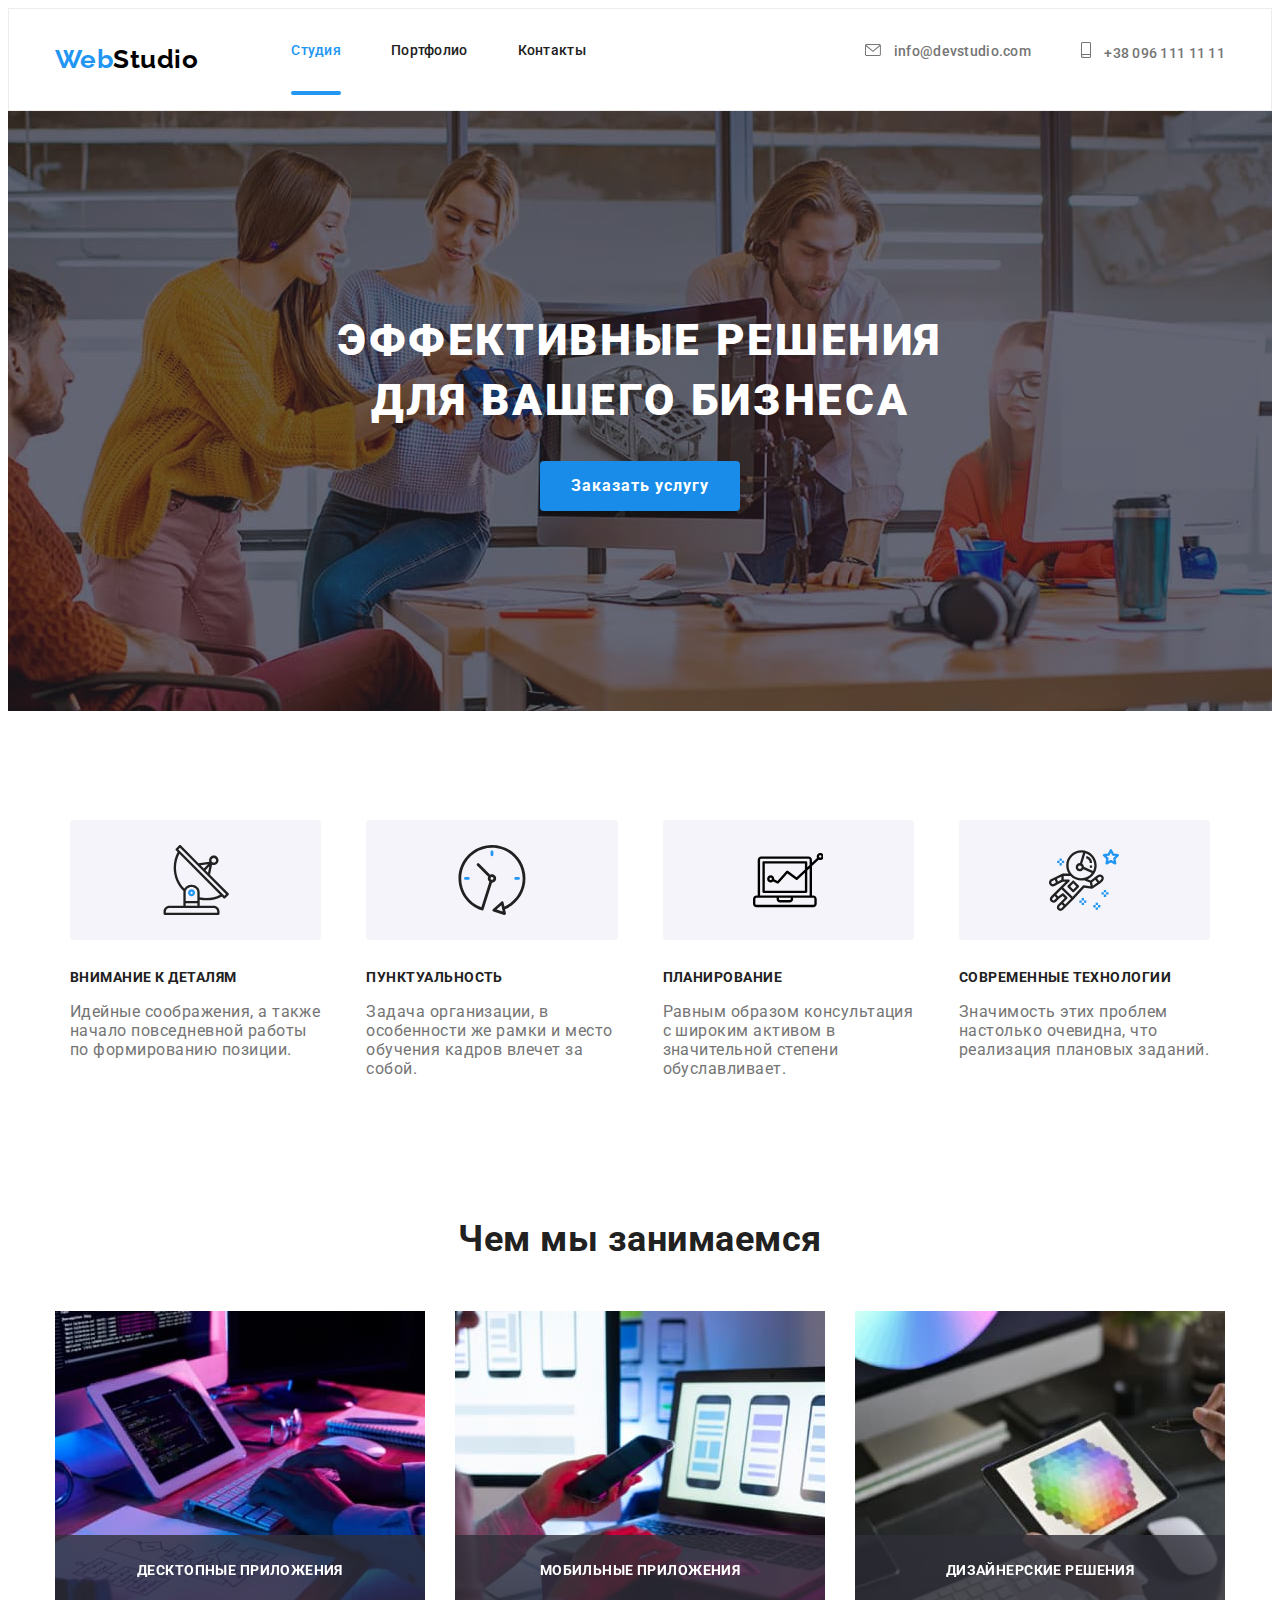
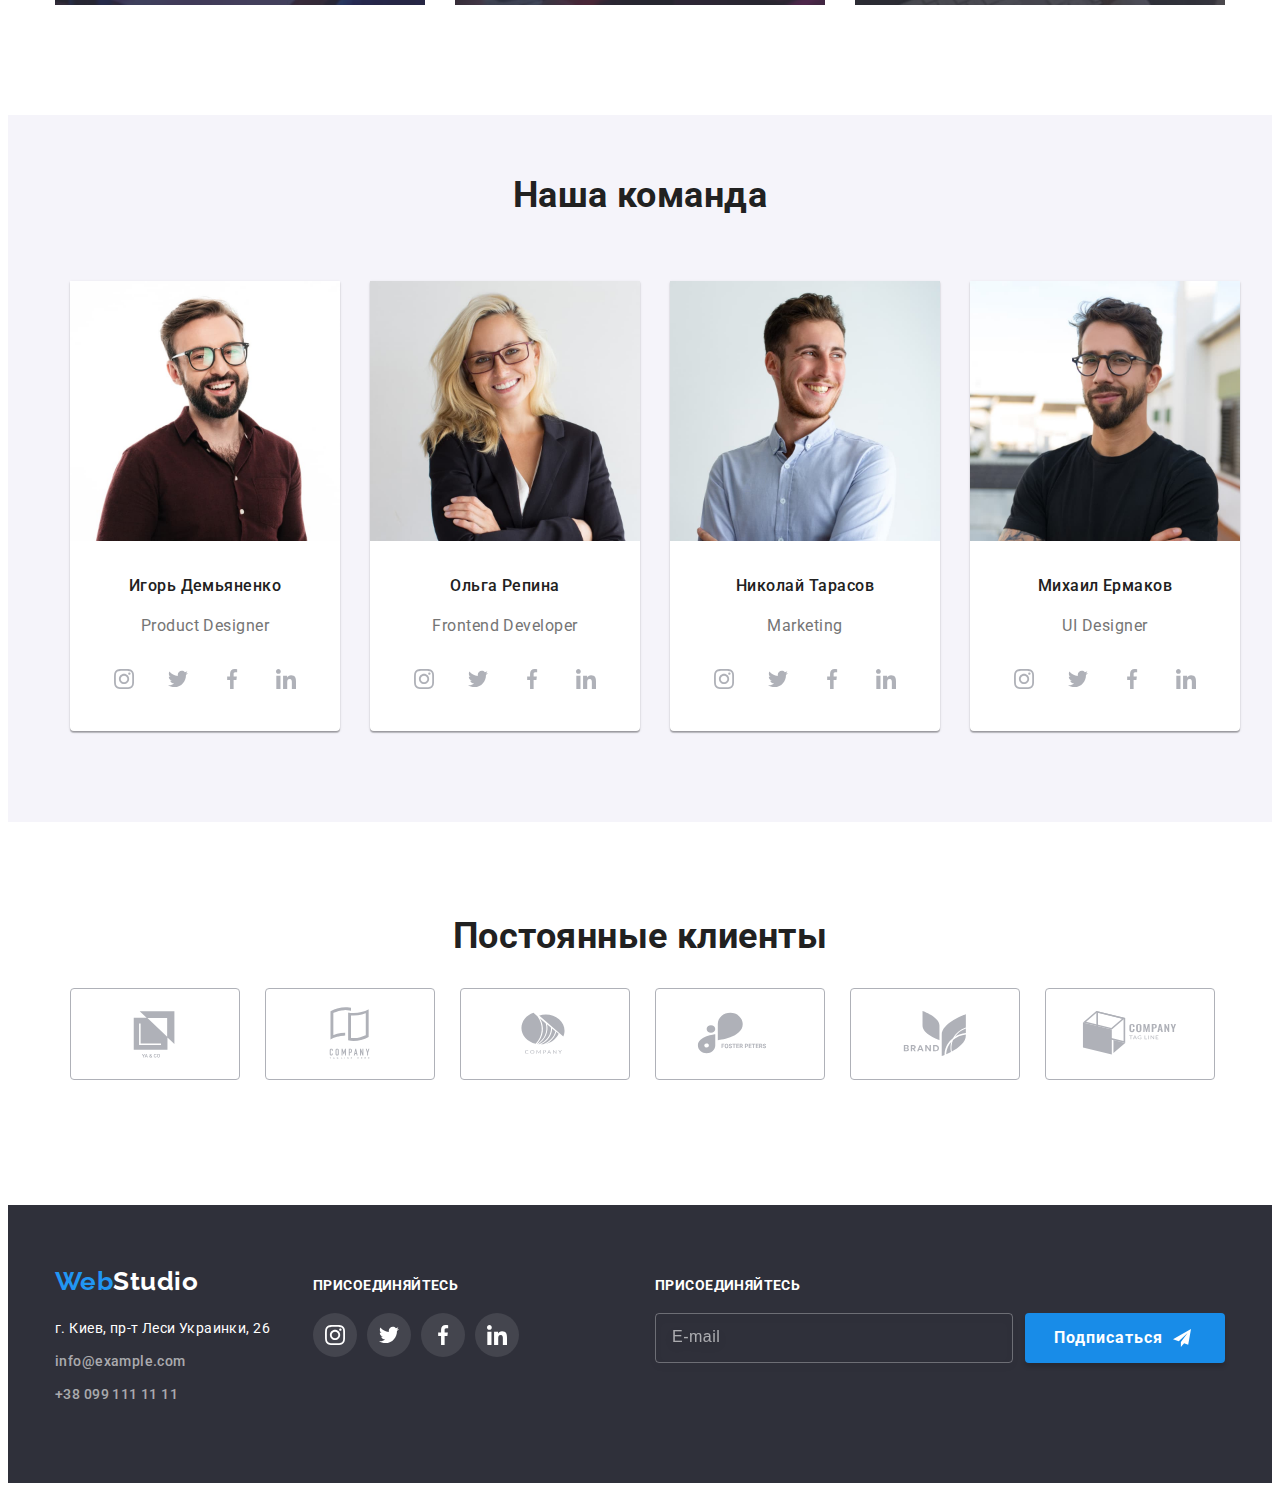
==== commit d36a3eea: "Footer complete" ====
--- a/index.html
+++ b/index.html
@@ -440,11 +440,11 @@
 
         <!----------------------------------FOOTER-------------------------------------->
 
-    <!-- <footer class="footer">
+    <footer class="footer">
 
         <div class="container footer-box">
             <div>
-                <a href="./index.html" class="logo">
+                <a href="./index.html" class="logo logo-footer">
                     <span class="logo__accent">Web</span><span class="logo__footer">Studio</span>
                 </a>
 
@@ -465,6 +465,7 @@
 
             <div class="footer-link">
                 <h4 class="footer-text">Присоединяйтесь</h4>
+
                 <ul class="footer-social list">
                     <li class="footer-social__item">
                         <a href="instagram" class="footer-social__link">
@@ -499,24 +500,16 @@
             <div class="subscribe">
                 <h4 class="footer-text">Присоединяйтесь</h4>
                 <form class="footer-form">
-                    <div class="footer-field">
-                        <label class="footer-label" for="user-check-email"></label>
-                        <div class="footer-input-wrapper">
-                            <input type="text" class="footer-input" name="user-check-email" placeholder="E-mail"
-                                required minlength="5" title="" id="user-check-email">
-
-
-                            <input type="submit" value="Подписаться" class="footer-btn" name="icon-footer">
-                            <svg class="footer-icon" width="18" height="18">
-                                <use href="./images/icons.svg#icon-plane"></use>
-                            </svg>
-                        </div>
-                    </div>
+                    <input type="email" name="email" id="email" placeholder="E-mail" class="footer-input" />
+                    <button type="submit" class="button footer-btn">Подписаться
+                        <svg class="footer-icon" width="18" height="18">
+                            <use href="./images/icons.svg#icon-plane"></use>
+                        </svg>
+                    </button>
                 </form>
             </div>
         </div>
-    </footer> -->
-
+    </footer>
 
     <script src="./js/modal.js"></script>
 
--- a/css/main.min.css
+++ b/css/main.min.css
@@ -1,2 +1,2 @@
-body{background-color:var(--primary-bg-color);color:var(--primary-text-color);font-family:Roboto, sans-serif;letter-spacing:0.03em}.list{list-style:none;margin-top:0}html{box-sizing:border-box}*,*::before,::after{box-sizing:inherit}.footer-btn{color:var(--button-text-color);background-color:#188CE8;cursor:pointer;font-family:inherit;margin-left:12px;padding-left:29px;padding-right:62px;font-weight:bold;font-size:16px;line-height:1.87;letter-spacing:0.06em;width:200px;height:50px;box-shadow:0px 4px 4px rgba(0,0,0,0.15);border-radius:4px;border:none;transition:color 250ms cubic-bezier(0.4, 0, 0.2, 1)}.main-btn{display:flex;justify-content:center;align-items:center;color:var(--button-text-color);background-color:#188CE8;cursor:pointer;font-family:inherit;margin:0 auto;font-weight:bold;font-size:16px;line-height:1.87;letter-spacing:0.06em;width:200px;height:50px;box-shadow:0px 4px 4px rgba(0,0,0,0.15);border-radius:4px;border:none;transition:color 250ms cubic-bezier(0.4, 0, 0.2, 1)}.main-btn:hover,.main-btn:focus{color:var(--primary-bg-color)}.container{width:100%;padding-left:15px;padding-right:15px;margin-left:auto;margin-right:auto}@media screen and (min-width: 480px){.container{width:480px}}@media screen and (min-width: 768px){.container{width:768px}}@media screen and (min-width: 1200px){.container{width:1200px}}.logo{font-family:Raleway, sans-serif;font-weight:bold;font-size:26px;line-height:1.19;text-decoration:none}.logo__accent{color:var(--accent-color)}.logo__second{color:var(--logo-color-header)}.logo__footer{color:var(--logo-color-footer)}.modal{margin-bottom:10px}.modal__label{display:block;margin-bottom:4px;font-size:12px;line-height:1.17;letter-spacing:0.01em;color:var(--primary-text-color)}.modal__wrapper{position:relative}.modal__input{width:100%;height:40px;padding-left:42px;padding-right:10px;border:1px solid rgba(33,33,33,0.2);box-sizing:border-box;border-radius:4px;background-color:transparent;cursor:pointer}.modal__text{position:relative;display:block;line-height:20px;padding-left:40px;cursor:pointer;font-size:14px;line-height:1.71px;letter-spacing:0.03em;color:var(--primary-text-color)}.modal__text span{width:15px;height:15px;border:2px solid #303030;border-radius:2px;margin-right:5px;display:flex;align-items:center;justify-content:center}.modal__agreement{color:var(--accent-color);text-decoration-color:none}.modal-title{font-weight:bold;font-size:20px;line-height:1.15;text-align:center;letter-spacing:0.03em;margin:0 0 12px 0;color:var(--title-text-color)}.modal-close{position:absolute;display:flex;justify-content:center;align-items:center;top:10px;right:10px;border:1px solid #999999;border-radius:50%;background-color:transparent;width:30px;height:30px;cursor:pointer}.modal-close:hover .modal-close__icon{fill:var(--accent-color)}.modal-close__icon{fill:var(--logo-color-header)}.modal__input::placeholder{font-size:12px;line-height:1.17;letter-spacing:0.01em;color:rgba(117,117,117,0.5)}.modal__input:focus{border-color:var(--accent-color)}.modal__input:focus+.modal__icon{fill:var(--accent-color)}.modal__icon{position:absolute;left:12px;top:50%;transform:translateY(-50%);fill:var(--title-text-color);cursor:pointer}.modal__textarea{width:100%;height:120px;padding:12px 16px;resize:none;outline:none;border:1px solid rgba(33,33,33,0.2);border-radius:4px}.modal__check{position:relative;display:block;width:0;height:0}.modal__check::before{content:'';position:absolute;width:20px;height:20px;display:block;cursor:pointer;border:1px solid #888888;border-radius:3px}.modal__check:checked::before{background:#2196F3 url(../images/checked.svg) center no-repeat}.modal__check:checked+.modal__text span{background-color:var(--accent-color);border:none}.modal__check:checked+.modal__text svg{fill:#ffffff}.modal-section{position:absolute;top:50%;left:50%;transform:translate(-50%, -50%);height:581px;width:528px;padding:40px;box-shadow:0px 1px 3px rgba(0,0,0,0.12),0px 1px 1px rgba(0,0,0,0.14),0px 2px 1px rgba(0,0,0,0.2);border-radius:4px;background-color:var(--primary-bg-color)}.check-btn{margin-top:16px}.filter-title{position:absolute;white-space:nowrap;width:1px;height:1px;overflow:hidden;border:0;padding:0;clip:rect(0 0 0 0);clip-path:inset(50%);margin:-1px}.filter{padding-left:0;justify-content:center;margin-bottom:50px;transition:fill 250ms cubic-bezier(0.4, 0, 0.2, 1),background-color 250ms cubic-bezier(0.4, 0, 0.2, 1)}@media screen and (min-width: 480px){.filter{display:inline}}@media screen and (min-width: 768px){.filter{display:flex;flex-wrap:wrap;margin-bottom:21px}}.filter .filter__btn:hover,.filter .filter__btn:focus{color:var(--button-text-color);background-color:var(--accent-color)}.filter__item:not(:last-child){margin-right:8px}.filter__btn{color:var(--title-text-color);background-color:var(--potfolio-bg-color);cursor:pointer;font-family:inherit;font-weight:500;font-size:16px;line-height:1.62;min-width:73px;height:38px;padding:6px 22px;border-radius:4px;transition:box-shadow 250ms cubic-bezier(0.4, 0, 0.2, 1),background-color 250ms cubic-bezier(0.4, 0, 0.2, 1)}.filter__btn:hover{box-shadow:0px 3px 1px rgba(0,0,0,0.1),0px 1px 2px rgba(0,0,0,0.08),0px 2px 2px rgba(0,0,0,0.12);border-radius:4px}.social{display:flex;justify-content:center;padding-left:0;margin-top:16px}.social .social-item__link{display:flex;height:44px;width:44px;border-radius:50%;align-items:center;justify-content:center;fill:#AFB1B8;transition:fill 250ms cubic-bezier(0.4, 0, 0.2, 1),background-color 250ms cubic-bezier(0.4, 0, 0.2, 1)}.social .social-item__link:hover,.social .social-item__link:focus{background-color:var(--accent-color);fill:var(--primary-bg-color);opacity:1}.social-item:not(:last-child){margin-right:10px}.footer-link{margin-left:70px}.footer-text{font-size:14px;line-height:1.143;letter-spacing:0.03em;text-transform:uppercase;margin-top:12px;margin-bottom:20px;color:var(--hero-text-color)}.footer-social{display:flex;justify-content:center;padding-left:0;margin-top:16px}.footer-social__item:not(:last-child){margin-right:10px}.footer-social .footer-social__link{display:flex;height:44px;width:44px;border-radius:50%;align-items:center;justify-content:center;fill:var(--primary-bg-color);background:rgba(255,255,255,0.1);transition:background-color 250ms cubic-bezier(0.4, 0, 0.2, 1)}.footer-social .footer-social__link:hover,.footer-social .footer-social__link:focus{background-color:var(--accent-color)}.visually-hidden{position:absolute;white-space:nowrap;width:1px;height:1px;overflow:hidden;border:0;padding:0;clip:rect(0 0 0 0);clip-path:inset(50%);margin:-1px}:root{--primary-text-color: #757575;--title-text-color: #212121;--accent-color: #2196F3;--primary-bg-color: #FFFFFF;--fill-color: #2F303A;--logo-color-header: #000000;--logo-color-footer: #FFFFFF;--hero-text-color: #FFFFFF;--button-text-color: #FFFFFF;--potfolio-bg-color: #F5F4FA}.modal-close,.modal-close:hover .modal-close__icon,.modal-close__icon,.modal-close:visited,.modal-close:hover .modal-close__icon:visited,.modal-close__icon:visited{-webkit-transition:250ms ease-in-out;-moz-transition:250ms ease-in-out;-ms-transition:250ms ease-in-out;-o-transition:250ms ease-in-out;transition:250ms ease-in-out}.modal-close:hover,.modal-close:hover .modal-close__icon:hover,.modal-close__icon:hover,.modal-close:active,.modal-close:hover .modal-close__icon:active,.modal-close__icon:active{-webkit-transition:250ms ease-in-out;-moz-transition:250ms ease-in-out;-ms-transition:250ms ease-in-out;-o-transition:250ms ease-in-out;transition:250ms ease-in-out}.header{padding-top:24px;padding-bottom:25px;border:1px solid #ECECEC}.main-nav{display:flex;align-items:center}@media (max-width: 768px){.navigation{display:none}}.site-nav{display:flex;padding-left:93px}.site-nav__item{position:relative}.site-nav__item:not(:last-child){margin-right:50px}.site-nav__item{position:relative}.current::after{content:'';position:absolute;left:0;bottom:-26px;display:block;width:100%;height:4px;border-radius:2px;background:var(--accent-color)}.current-link::after:hover,.current-link::after:hover{background:#2196F3}@media (max-width: 768px){.contact-block{display:none}}@media screen and (min-width: 768px){.contact-block{width:768px}}@media screen and (min-width: 1200px){.contact-block{display:flex;margin-left:auto}}.contacts{margin-left:auto;align-items:center;justify-content:center}.contacts__icon{margin-right:10px}@media screen and (min-width: 1200px){.contacts{display:flex}.contacts .site-nav__item-one{margin-right:50px}}.site-nav .site-nav__link{display:flex;padding-top:10px;padding-bottom:10px;color:var(--title-text-color);font-weight:500;font-size:14px;line-height:1.14;letter-spacing:0.02em;text-decoration:none;transition:color 250ms cubic-bezier(0.4, 0, 0.2, 1)}.site-nav .site-nav__link:hover,.site-nav .site-nav__link:focus{color:var(--accent-color)}.site-nav .site-nav__link.current{color:var(--accent-color)}.contacts,.contacts__link,.link-contact{color:var(--primary-text-color);fill:var(--primary-text-color);font-weight:500;font-size:14px;line-height:1.14;letter-spacing:0.02em;text-decoration:none;transition:fill 250ms cubic-bezier(0.4, 0, 0.2, 1),color 250ms cubic-bezier(0.4, 0, 0.2, 1)}.contacts .contacts__link:hover,.contacts .contacts__link:focus,.footer-nav .link-contact:hover,.footer-nav .link-contact:focus,.footer-nav .link-office:hover,.footer-nav .link-office:focus{color:var(--accent-color);fill:var(--accent-color)}.hero{background-color:var(--fill-color);align-items:center;justify-items:center;padding-top:200px;padding-bottom:200px}.main-background{height:600px;max-width:1600px;margin-right:auto;margin-left:auto;background-repeat:no-repeat;background-position:center;background-size:cover;background-image:linear-gradient(rgba(47,48,58,0.4), rgba(47,48,58,0.4)),url(../images/hero.jpg)}.hero-title{text-align:center;margin-top:0;margin-bottom:30px;margin-left:auto;margin-right:auto;max-width:696px;color:var(--hero-text-color);font-weight:900;font-size:44px;line-height:1.36;letter-spacing:0.06em;text-transform:uppercase}.backdrop{position:fixed;top:0;left:0;width:100%;height:100%;background-color:rgba(0,0,0,0.2);opacity:1;transition:opacity 250ms cubic-bezier(0.4, 0, 0.2, 1)}.backdrop.is-hidden{opacity:0;pointer-events:none}@media screen and (min-width: 480px){.featurs{padding-top:60px}}@media screen and (min-width: 1200px){.featurs{padding-top:94px}}.feature{padding-left:0;justify-content:center}@media screen and (min-width: 480px){.feature{display:flex;flex-wrap:wrap}}@media screen and (min-width: 1200px){.feature{flex-wrap:nowrap}}@media screen and (min-width: 480px){.feature__list{width:450px}}@media screen and (min-width: 768px){.feature__list{width:calc((100% - 4 * 15px) / 3);margin:15px}}@media screen and (min-width: 1200px){.feature__list{width:calc((100% - 8 * 15px) / 4);margin:15px}.feature__list .team .team__member:not(:last-child){margin-right:30px}}.feature__list:not(:last-child){margin-right:30px}.feature__icon{height:70px;width:70px}.featur-title{margin-top:0;margin-bottom:10px;color:var(--title-text-color);font-weight:bold;font-size:14px;line-height:1.14;text-transform:uppercase}.feature-text{font-size:14px;line-height:1.71;letter-spacing:0.03em;color:var(--primary-text-color)}.feature__link{display:flex;justify-content:center;align-items:center;margin-bottom:30px;background:#F5F4FA;border-radius:4px;height:120px}.main-project{padding-top:94px;padding-bottom:94px}@media (max-width: 1199px){.main-project{display:none}}.client-title,.section-title{color:var(--title-text-color);font-weight:bold;font-size:36px;line-height:1.16;margin-top:0;margin-bottom:50px;text-align:center}.works{display:flex;justify-content:center;padding-left:0;padding-right:0;margin-right:0}.works__link{position:relative;align-items:center}.works .works__link:not(:last-child){margin-right:30px}.works__text{position:absolute;width:100%;height:70px;left:0;bottom:0;background:rgba(47,48,58,0.8)}.works__text__title{font-weight:bold;font-size:14px;line-height:1.142;letter-spacing:0.03em;text-align:center;margin-top:27px;margin-bottom:27px;text-transform:uppercase;color:var(--logo-color-footer)}.team-section{background-color:var(--potfolio-bg-color);padding-top:60px;padding-bottom:60px}.team{justify-content:center;padding-left:0;padding-right:0;margin-left:auto;margin-right:auto}@media screen and (min-width: 768px){.team{display:flex;flex-wrap:wrap}}@media screen and (min-width: 1200px){.team{width:1200px}}@media screen and (min-width: 480px){.team__member{margin-bottom:30px}}@media screen and (min-width: 768px){.team__member{width:calc((100% - 4 * 15px) / 2);margin:15px}}@media screen and (min-width: 1200px){.team__member{width:calc((100% - 8 * 15px) / 4);margin:15px}.team__member .team .team__member:not(:last-child){margin-right:30px}}.team__member{background-color:var(--primary-bg-color);box-shadow:0px 1px 3px rgba(0,0,0,0.12),0px 1px 1px rgba(0,0,0,0.14),0px 2px 1px rgba(0,0,0,0.2);border-radius:0px 0px 4px 4px}img{display:block;width:100%;height:auto}.team__item{text-align:center;padding-top:30px;padding-bottom:30px}.name{margin-top:0;margin-bottom:10px;color:var(--title-text-color);font-weight:500;font-size:16px;line-height:1.87}.position{padding-bottom:0;margin-top:0;margin-bottom:0;color:var(--primary-text-color);font-size:16px;line-height:1.87}.team-title{color:var(--title-text-color);font-weight:bold;font-size:36px;line-height:1.16;text-align:center;margin-top:0;margin-bottom:50px}@media screen and (min-width: 480px){.client-section{padding-top:60px;padding-bottom:45px}}@media screen and (min-width: 1200px){.client-section{padding-top:94px;padding-bottom:94px}}@media screen and (min-width: 480px){.client-title{margin-bottom:15px}}.client-list{justify-content:center;padding-left:0;margin-top:15px}@media screen and (min-width: 480px){.client-list{display:flex;flex-wrap:wrap}}@media screen and (min-width: 480px){.client-list__item{width:calc((100% - 4 * 15px) / 2);margin:15px}}@media screen and (min-width: 768px){.client-list__item{width:calc((100% - 6 * 15px) / 3);margin:15px}}@media screen and (min-width: 1200px){.client-list__item{width:calc((100% - 12 * 15px) / 6);margin:15px}}.client-list__link{display:flex;height:92px;width:170px;border:1px solid #AFB1B8;box-sizing:border-box;border-radius:4px;align-items:center;justify-content:center;fill:#AFB1B8;transition:fill 250ms cubic-bezier(0.4, 0, 0.2, 1)}.client-list .client-list__link:hover,.client-list .client-list__link:focus{fill:var(--accent-color)}.footer{background-color:var(--fill-color);padding-top:60px;padding-bottom:60px}.footer-box{display:flex;align-items:center;align-items:baseline}.footer-nav{padding-top:20px;padding-left:0}.footer-nav .address-link:not(:last-child){margin-bottom:9px}.link-office{color:var(--logo-color-footer);text-decoration:none;font-size:14px;line-height:1.71;letter-spacing:0.03em;font-style:normal}.footer-nav .link-contact{color:rgba(255,255,255,0.6);text-decoration:none;font-size:14px;line-height:1.71;letter-spacing:0.03em;font-style:normal}.subscribe{margin-left:93px}.footer-text{font-size:14px;line-height:1.143;letter-spacing:0.03em;text-transform:uppercase;margin-top:12px;margin-bottom:20px;color:var(--hero-text-color)}.footer-input{width:358px;padding:15px 16px;color:var(--logo-color-footer);border:1px solid rgba(255,255,255,0.3);box-sizing:border-box;filter:drop-shadow(0px 4px 4px rgba(0,0,0,0.15));border-radius:4px;background:var(--fill-color)}.footer-input::placeholder{font-size:16px;line-height:1.25;align-items:center;letter-spacing:0.03em;color:rgba(255,255,255,0.6)}.footer-input-wrapper{position:relative}.footer-icon{position:absolute;top:13px;right:28px}@media screen and (min-width: 480px){.potfolio{padding-top:60px;padding-bottom:60px}}@media screen and (min-width: 1200px){.potfolio{padding-top:94px;padding-bottom:94px}}@media screen and (min-width: 480px){.filter{display:flex}}@media screen and (min-width: 768px){.filter{display:flex}}@media screen and (min-width: 1200px){.filter{width:1200px}}.project{padding-left:0}@media screen and (min-width: 768px){.project{display:flex;flex-wrap:wrap}}@media screen and (min-width: 1200px){.project{width:1200px}}.project-item{transition:box-shadow 250ms cubic-bezier(0.4, 0, 0.2, 1),background-color 250ms cubic-bezier(0.4, 0, 0.2, 1)}@media screen and (min-width: 480px){.project-item{margin-bottom:30px}}@media screen and (min-width: 768px){.project-item{width:calc((100% - 4 * 15px) / 2);margin:15px}}@media screen and (min-width: 1200px){.project-item{width:calc((100% - 6 * 15px) / 3);margin:15px}.project-item .team .team__member:not(:last-child){margin-right:30px}}.project-item__thumb{position:relative;overflow:hidden}.project-item:hover .project-item__overlay{transform:translateY(0);background:rgba(33,150,243,0.9);opacity:1}.project-item:hover{background:#FFFFFF;border:-1px solid #EEEEEE;box-sizing:border-box;box-shadow:0px 1px 1px rgba(0,0,0,0.12),0px 4px 4px rgba(0,0,0,0.06),1px 4px 6px rgba(0,0,0,0.16)}.project-item__overlay{font-size:18px;line-height:1.56;letter-spacing:0.03em;color:var(--hero-text-color);padding:63px 24px;position:absolute;width:100%;top:0;left:0;margin:0;transform:translateY(100%);transition:250ms cubic-bezier(0.4, 0, 0.2, 1);background:rgba(33,150,243,0.9);opacity:0}.project-item__description{padding:20px 24px;margin:0;border:1px solid #EEEEEE;background:var(--primary-bg-color)}.project-item__title{color:var(--title-text-color);font-weight:bold;font-size:18px;line-height:2;letter-spacing:0.06em;margin-top:0;margin-bottom:4px}.project-item__name{color:var(--primary-text-color);font-size:16px;line-height:1.87;margin-top:0;margin-bottom:0}img{display:block}
+body{background-color:var(--primary-bg-color);color:var(--primary-text-color);font-family:Roboto, sans-serif;letter-spacing:0.03em}.list{list-style:none;margin-top:0}html{box-sizing:border-box}*,*::before,::after{box-sizing:inherit}.footer-btn{color:var(--button-text-color);background-color:#188CE8;cursor:pointer;font-family:inherit;margin-left:12px;padding-left:29px;padding-right:62px;font-weight:bold;font-size:16px;line-height:1.87;letter-spacing:0.06em;width:200px;height:50px;box-shadow:0px 4px 4px rgba(0,0,0,0.15);border-radius:4px;border:none;transition:color 250ms cubic-bezier(0.4, 0, 0.2, 1)}.main-btn{display:flex;justify-content:center;align-items:center;color:var(--button-text-color);background-color:#188CE8;cursor:pointer;font-family:inherit;margin:0 auto;font-weight:bold;font-size:16px;line-height:1.87;letter-spacing:0.06em;width:200px;height:50px;box-shadow:0px 4px 4px rgba(0,0,0,0.15);border-radius:4px;border:none;transition:color 250ms cubic-bezier(0.4, 0, 0.2, 1)}.main-btn:hover,.main-btn:focus{color:var(--primary-bg-color)}.container{width:100%;padding-left:15px;padding-right:15px;margin-left:auto;margin-right:auto}@media screen and (min-width: 480px){.container{width:480px}}@media screen and (min-width: 768px){.container{width:768px}}@media screen and (min-width: 1200px){.container{width:1200px}}.logo{font-family:Raleway, sans-serif;font-weight:bold;font-size:26px;line-height:1.19;text-decoration:none}.logo__accent{color:var(--accent-color)}.logo__second{color:var(--logo-color-header)}.logo__footer{color:var(--logo-color-footer)}.modal{margin-bottom:10px}.modal__label{display:block;margin-bottom:4px;font-size:12px;line-height:1.17;letter-spacing:0.01em;color:var(--primary-text-color)}.modal__wrapper{position:relative}.modal__input{width:100%;height:40px;padding-left:42px;padding-right:10px;border:1px solid rgba(33,33,33,0.2);box-sizing:border-box;border-radius:4px;background-color:transparent;cursor:pointer}.modal__text{position:relative;display:block;line-height:20px;padding-left:40px;cursor:pointer;font-size:14px;line-height:1.71px;letter-spacing:0.03em;color:var(--primary-text-color)}.modal__text span{width:15px;height:15px;border:2px solid #303030;border-radius:2px;margin-right:5px;display:flex;align-items:center;justify-content:center}.modal__agreement{color:var(--accent-color);text-decoration-color:none}.modal-title{font-weight:bold;font-size:20px;line-height:1.15;text-align:center;letter-spacing:0.03em;margin:0 0 12px 0;color:var(--title-text-color)}.modal-close{position:absolute;display:flex;justify-content:center;align-items:center;top:10px;right:10px;border:1px solid #999999;border-radius:50%;background-color:transparent;width:30px;height:30px;cursor:pointer}.modal-close:hover .modal-close__icon{fill:var(--accent-color)}.modal-close__icon{fill:var(--logo-color-header)}.modal__input::placeholder{font-size:12px;line-height:1.17;letter-spacing:0.01em;color:rgba(117,117,117,0.5)}.modal__input:focus{border-color:var(--accent-color)}.modal__input:focus+.modal__icon{fill:var(--accent-color)}.modal__icon{position:absolute;left:12px;top:50%;transform:translateY(-50%);fill:var(--title-text-color);cursor:pointer}.modal__textarea{width:100%;height:120px;padding:12px 16px;resize:none;outline:none;border:1px solid rgba(33,33,33,0.2);border-radius:4px}.modal__check{position:relative;display:block;width:0;height:0}.modal__check::before{content:'';position:absolute;width:20px;height:20px;display:block;cursor:pointer;border:1px solid #888888;border-radius:3px}.modal__check:checked::before{background:#2196F3 url(../images/checked.svg) center no-repeat}.modal__check:checked+.modal__text span{background-color:var(--accent-color);border:none}.modal__check:checked+.modal__text svg{fill:#ffffff}.modal-section{position:absolute;top:50%;left:50%;transform:translate(-50%, -50%);height:581px;width:528px;padding:40px;box-shadow:0px 1px 3px rgba(0,0,0,0.12),0px 1px 1px rgba(0,0,0,0.14),0px 2px 1px rgba(0,0,0,0.2);border-radius:4px;background-color:var(--primary-bg-color)}.check-btn{margin-top:16px}.filter-title{position:absolute;white-space:nowrap;width:1px;height:1px;overflow:hidden;border:0;padding:0;clip:rect(0 0 0 0);clip-path:inset(50%);margin:-1px}.filter{padding-left:0;justify-content:center;margin-bottom:50px;transition:fill 250ms cubic-bezier(0.4, 0, 0.2, 1),background-color 250ms cubic-bezier(0.4, 0, 0.2, 1)}@media screen and (min-width: 480px){.filter{display:inline}}@media screen and (min-width: 768px){.filter{display:flex;flex-wrap:wrap;margin-bottom:21px}}.filter .filter__btn:hover,.filter .filter__btn:focus{color:var(--button-text-color);background-color:var(--accent-color)}.filter__item:not(:last-child){margin-right:8px}.filter__btn{color:var(--title-text-color);background-color:var(--potfolio-bg-color);cursor:pointer;font-family:inherit;font-weight:500;font-size:16px;line-height:1.62;min-width:73px;height:38px;padding:6px 22px;border-radius:4px;transition:box-shadow 250ms cubic-bezier(0.4, 0, 0.2, 1),background-color 250ms cubic-bezier(0.4, 0, 0.2, 1)}.filter__btn:hover{box-shadow:0px 3px 1px rgba(0,0,0,0.1),0px 1px 2px rgba(0,0,0,0.08),0px 2px 2px rgba(0,0,0,0.12);border-radius:4px}.social{display:flex;justify-content:center;padding-left:0;margin-top:16px}.social .social-item__link{display:flex;height:44px;width:44px;border-radius:50%;align-items:center;justify-content:center;fill:#AFB1B8;transition:fill 250ms cubic-bezier(0.4, 0, 0.2, 1),background-color 250ms cubic-bezier(0.4, 0, 0.2, 1)}.social .social-item__link:hover,.social .social-item__link:focus{background-color:var(--accent-color);fill:var(--primary-bg-color);opacity:1}.social-item:not(:last-child){margin-right:10px}.footer-link{margin-left:70px}.footer-text{font-size:14px;line-height:1.143;letter-spacing:0.03em;text-transform:uppercase;margin-top:12px;margin-bottom:20px;color:var(--hero-text-color)}.footer-social{display:flex;justify-content:center;padding-left:0;margin-top:16px}.footer-social__item:not(:last-child){margin-right:10px}.footer-social .footer-social__link{display:flex;height:44px;width:44px;border-radius:50%;align-items:center;justify-content:center;fill:var(--primary-bg-color);background:rgba(255,255,255,0.1);transition:background-color 250ms cubic-bezier(0.4, 0, 0.2, 1)}.footer-social .footer-social__link:hover,.footer-social .footer-social__link:focus{background-color:var(--accent-color)}.visually-hidden{position:absolute;white-space:nowrap;width:1px;height:1px;overflow:hidden;border:0;padding:0;clip:rect(0 0 0 0);clip-path:inset(50%);margin:-1px}:root{--primary-text-color: #757575;--title-text-color: #212121;--accent-color: #2196F3;--primary-bg-color: #FFFFFF;--fill-color: #2F303A;--logo-color-header: #000000;--logo-color-footer: #FFFFFF;--hero-text-color: #FFFFFF;--button-text-color: #FFFFFF;--potfolio-bg-color: #F5F4FA}.modal-close,.modal-close:hover .modal-close__icon,.modal-close__icon,.modal-close:visited,.modal-close:hover .modal-close__icon:visited,.modal-close__icon:visited{-webkit-transition:250ms ease-in-out;-moz-transition:250ms ease-in-out;-ms-transition:250ms ease-in-out;-o-transition:250ms ease-in-out;transition:250ms ease-in-out}.modal-close:hover,.modal-close:hover .modal-close__icon:hover,.modal-close__icon:hover,.modal-close:active,.modal-close:hover .modal-close__icon:active,.modal-close__icon:active{-webkit-transition:250ms ease-in-out;-moz-transition:250ms ease-in-out;-ms-transition:250ms ease-in-out;-o-transition:250ms ease-in-out;transition:250ms ease-in-out}.header{padding-top:24px;padding-bottom:25px;border:1px solid #ECECEC}.main-nav{display:flex;align-items:center}@media (max-width: 768px){.navigation{display:none}}.site-nav{display:flex;padding-left:93px}.site-nav__item{position:relative}.site-nav__item:not(:last-child){margin-right:50px}.site-nav__item{position:relative}.current::after{content:'';position:absolute;left:0;bottom:-26px;display:block;width:100%;height:4px;border-radius:2px;background:var(--accent-color)}.current-link::after:hover,.current-link::after:hover{background:#2196F3}@media (max-width: 768px){.contact-block{display:none}}@media screen and (min-width: 768px){.contact-block{width:768px}}@media screen and (min-width: 1200px){.contact-block{display:flex;margin-left:auto}}.contacts{margin-left:auto;align-items:center;justify-content:center}.contacts__icon{margin-right:10px}@media screen and (min-width: 1200px){.contacts{display:flex}.contacts .site-nav__item-one{margin-right:50px}}.site-nav .site-nav__link{display:flex;padding-top:10px;padding-bottom:10px;color:var(--title-text-color);font-weight:500;font-size:14px;line-height:1.14;letter-spacing:0.02em;text-decoration:none;transition:color 250ms cubic-bezier(0.4, 0, 0.2, 1)}.site-nav .site-nav__link:hover,.site-nav .site-nav__link:focus{color:var(--accent-color)}.site-nav .site-nav__link.current{color:var(--accent-color)}.contacts,.contacts__link,.link-contact{color:var(--primary-text-color);fill:var(--primary-text-color);font-weight:500;font-size:14px;line-height:1.14;letter-spacing:0.02em;text-decoration:none;transition:fill 250ms cubic-bezier(0.4, 0, 0.2, 1),color 250ms cubic-bezier(0.4, 0, 0.2, 1)}.contacts .contacts__link:hover,.contacts .contacts__link:focus,.footer-nav .link-contact:hover,.footer-nav .link-contact:focus,.footer-nav .link-office:hover,.footer-nav .link-office:focus{color:var(--accent-color);fill:var(--accent-color)}.hero{background-color:var(--fill-color);align-items:center;justify-items:center;padding-top:200px;padding-bottom:200px}.main-background{height:600px;max-width:1600px;margin-right:auto;margin-left:auto;background-repeat:no-repeat;background-position:center;background-size:cover;background-image:linear-gradient(rgba(47,48,58,0.4), rgba(47,48,58,0.4)),url(../images/hero.jpg)}.hero-title{text-align:center;margin-top:0;margin-bottom:30px;margin-left:auto;margin-right:auto;max-width:696px;color:var(--hero-text-color);font-weight:900;font-size:44px;line-height:1.36;letter-spacing:0.06em;text-transform:uppercase}.backdrop{position:fixed;top:0;left:0;width:100%;height:100%;background-color:rgba(0,0,0,0.2);opacity:1;transition:opacity 250ms cubic-bezier(0.4, 0, 0.2, 1)}.backdrop.is-hidden{opacity:0;pointer-events:none}@media screen and (min-width: 480px){.featurs{padding-top:60px}}@media screen and (min-width: 1200px){.featurs{padding-top:94px}}.feature{padding-left:0;justify-content:center}@media screen and (min-width: 480px){.feature{display:flex;flex-wrap:wrap}}@media screen and (min-width: 1200px){.feature{flex-wrap:nowrap}}@media screen and (min-width: 480px){.feature__list{width:450px}}@media screen and (min-width: 768px){.feature__list{width:calc((100% - 4 * 15px) / 3);margin:15px}}@media screen and (min-width: 1200px){.feature__list{width:calc((100% - 8 * 15px) / 4);margin:15px}.feature__list .team .team__member:not(:last-child){margin-right:30px}}.feature__list:not(:last-child){margin-right:30px}.feature__icon{height:70px;width:70px}.featur-title{margin-top:0;margin-bottom:10px;color:var(--title-text-color);font-weight:bold;font-size:14px;line-height:1.14;text-transform:uppercase}.feature-text{font-size:14px;line-height:1.71;letter-spacing:0.03em;color:var(--primary-text-color)}.feature__link{display:flex;justify-content:center;align-items:center;margin-bottom:30px;background:#F5F4FA;border-radius:4px;height:120px}.main-project{padding-top:94px;padding-bottom:94px}@media (max-width: 1199px){.main-project{display:none}}.client-title,.section-title{color:var(--title-text-color);font-weight:bold;font-size:36px;line-height:1.16;margin-top:0;margin-bottom:50px;text-align:center}.works{display:flex;justify-content:center;padding-left:0;padding-right:0;margin-right:0}.works__link{position:relative;align-items:center}.works .works__link:not(:last-child){margin-right:30px}.works__text{position:absolute;width:100%;height:70px;left:0;bottom:0;background:rgba(47,48,58,0.8)}.works__text__title{font-weight:bold;font-size:14px;line-height:1.142;letter-spacing:0.03em;text-align:center;margin-top:27px;margin-bottom:27px;text-transform:uppercase;color:var(--logo-color-footer)}.team-section{background-color:var(--potfolio-bg-color);padding-top:60px;padding-bottom:60px}.team{justify-content:center;padding-left:0;padding-right:0;margin-left:auto;margin-right:auto}@media screen and (min-width: 768px){.team{display:flex;flex-wrap:wrap}}@media screen and (min-width: 1200px){.team{width:1200px}}@media screen and (min-width: 480px){.team__member{margin-bottom:30px}}@media screen and (min-width: 768px){.team__member{width:calc((100% - 4 * 15px) / 2);margin:15px}}@media screen and (min-width: 1200px){.team__member{width:calc((100% - 8 * 15px) / 4);margin:15px}.team__member .team .team__member:not(:last-child){margin-right:30px}}.team__member{background-color:var(--primary-bg-color);box-shadow:0px 1px 3px rgba(0,0,0,0.12),0px 1px 1px rgba(0,0,0,0.14),0px 2px 1px rgba(0,0,0,0.2);border-radius:0px 0px 4px 4px}img{display:block;width:100%;height:auto}.team__item{text-align:center;padding-top:30px;padding-bottom:30px}.name{margin-top:0;margin-bottom:10px;color:var(--title-text-color);font-weight:500;font-size:16px;line-height:1.87}.position{padding-bottom:0;margin-top:0;margin-bottom:0;color:var(--primary-text-color);font-size:16px;line-height:1.87}.team-title{color:var(--title-text-color);font-weight:bold;font-size:36px;line-height:1.16;text-align:center;margin-top:0;margin-bottom:50px}@media screen and (min-width: 480px){.client-section{padding-top:60px;padding-bottom:45px}}@media screen and (min-width: 1200px){.client-section{padding-top:94px;padding-bottom:94px}}@media screen and (min-width: 480px){.client-title{margin-bottom:15px}}.client-list{justify-content:center;padding-left:0;margin-top:15px}@media screen and (min-width: 480px){.client-list{display:flex;flex-wrap:wrap}}@media screen and (min-width: 480px){.client-list__item{width:calc((100% - 4 * 15px) / 2);margin:15px}}@media screen and (min-width: 768px){.client-list__item{width:calc((100% - 6 * 15px) / 3);margin:15px}}@media screen and (min-width: 1200px){.client-list__item{width:calc((100% - 12 * 15px) / 6);margin:15px}}.client-list__link{display:flex;height:92px;width:170px;border:1px solid #AFB1B8;box-sizing:border-box;border-radius:4px;align-items:center;justify-content:center;fill:#AFB1B8;transition:fill 250ms cubic-bezier(0.4, 0, 0.2, 1)}.client-list .client-list__link:hover,.client-list .client-list__link:focus{fill:var(--accent-color)}.footer{background-color:var(--fill-color);padding-top:60px;padding-bottom:60px}.footer-box{display:block;text-align:center}@media screen and (min-width: 768px){.footer-box{display:flex;align-items:baseline;justify-content:space-around;flex-flow:wrap}}@media screen and (min-width: 1200px){.footer-box{text-align:left;display:flex;align-items:baseline;justify-content:space-between}}.footer-box .footer-left{margin-bottom:60px}@media screen and (min-width: 1200px){.footer-box .footer-left{margin-bottom:0px}}.logo-footer{padding-top:0;padding-bottom:0;margin-bottom:20px;margin-right:0;justify-content:center;align-content:center;text-align:center}@media screen and (min-width: 1200px){.logo-footer{text-align:left;align-content:flex-start;justify-content:flex-start}}.footer-link{margin:0}.footer-social{display:flex;align-items:center;justify-content:center;margin-bottom:72px}@media screen and (min-width: 768px){.footer-social{margin-bottom:102px}}@media screen and (min-width: 1200px){.footer-social{align-items:right;justify-content:flex-start;margin-bottom:0px}}.footer-social>li{width:44px;height:44px}.footer-social>li:not(:last-child){margin-right:10px}.footer-nav{padding-top:20px;padding-left:0}.footer-nav .address-link:not(:last-child){margin-bottom:9px}.link-office{color:var(--logo-color-footer);text-decoration:none;font-size:14px;line-height:1.71;letter-spacing:0.03em;font-style:normal}.footer-nav .link-contact{color:rgba(255,255,255,0.6);text-decoration:none;font-size:14px;line-height:1.71;letter-spacing:0.03em;font-style:normal}@media screen and (min-width: 480px){.subscribe{margin:0;display:block;margin-bottom:20px}}@media screen and (min-width: 1200px){.subscribe{margin-left:93px}}.footer-text{font-size:14px;line-height:1.143;letter-spacing:0.03em;text-transform:uppercase;margin-top:12px;margin-bottom:20px;color:var(--hero-text-color)}.footer-input{display:block;height:50px;margin:0 auto 20px;width:90%;border:1px solid rgba(255,255,255,0.3);filter:drop-shadow(0px 4px 4px rgba(0,0,0,0.15));border-radius:4px;background:transparent;padding-left:16px;color:rgba(255,255,255,0.6)}@media screen and (min-width: 768px){.footer-input{width:450px}}@media screen and (min-width: 1200px){.footer-input{width:358px;margin-right:12px;margin-bottom:0px}}.footer-input::placeholder{font-size:16px;line-height:1.25;align-items:center;letter-spacing:0.03em;color:rgba(255,255,255,0.6)}.footer-input-wrapper{position:relative}.footer-icon{fill:#ffffff;margin-left:10px}.footer-form{display:block;align-items:center}@media screen and (min-width: 1200px){.footer-form{display:flex}}.button.footer-btn{padding:10px 29px;display:flex;align-items:center;justify-content:center;margin:0 auto}@media screen and (min-width: 1200px){.button.footer-btn{justify-content:flex-start;margin:0px}}@media screen and (min-width: 480px){.potfolio{padding-top:60px;padding-bottom:60px}}@media screen and (min-width: 1200px){.potfolio{padding-top:94px;padding-bottom:94px}}@media screen and (min-width: 480px){.filter{display:flex}}@media screen and (min-width: 768px){.filter{display:flex}}@media screen and (min-width: 1200px){.filter{width:1200px}}.project{padding-left:0}@media screen and (min-width: 768px){.project{display:flex;flex-wrap:wrap}}@media screen and (min-width: 1200px){.project{width:1200px}}.project-item{transition:box-shadow 250ms cubic-bezier(0.4, 0, 0.2, 1),background-color 250ms cubic-bezier(0.4, 0, 0.2, 1)}@media screen and (min-width: 480px){.project-item{margin-bottom:30px}}@media screen and (min-width: 768px){.project-item{width:calc((100% - 4 * 15px) / 2);margin:15px}}@media screen and (min-width: 1200px){.project-item{width:calc((100% - 6 * 15px) / 3);margin:15px}.project-item .team .team__member:not(:last-child){margin-right:30px}}.project-item__thumb{position:relative;overflow:hidden}.project-item:hover .project-item__overlay{transform:translateY(0);background:rgba(33,150,243,0.9);opacity:1}.project-item:hover{background:#FFFFFF;border:-1px solid #EEEEEE;box-sizing:border-box;box-shadow:0px 1px 1px rgba(0,0,0,0.12),0px 4px 4px rgba(0,0,0,0.06),1px 4px 6px rgba(0,0,0,0.16)}.project-item__overlay{font-size:18px;line-height:1.56;letter-spacing:0.03em;color:var(--hero-text-color);padding:63px 24px;position:absolute;width:100%;top:0;left:0;margin:0;transform:translateY(100%);transition:250ms cubic-bezier(0.4, 0, 0.2, 1);background:rgba(33,150,243,0.9);opacity:0}.project-item__description{padding:20px 24px;margin:0;border:1px solid #EEEEEE;background:var(--primary-bg-color)}.project-item__title{color:var(--title-text-color);font-weight:bold;font-size:18px;line-height:2;letter-spacing:0.06em;margin-top:0;margin-bottom:4px}.project-item__name{color:var(--primary-text-color);font-size:16px;line-height:1.87;margin-top:0;margin-bottom:0}img{display:block}
 /*# sourceMappingURL=main.min.css.map */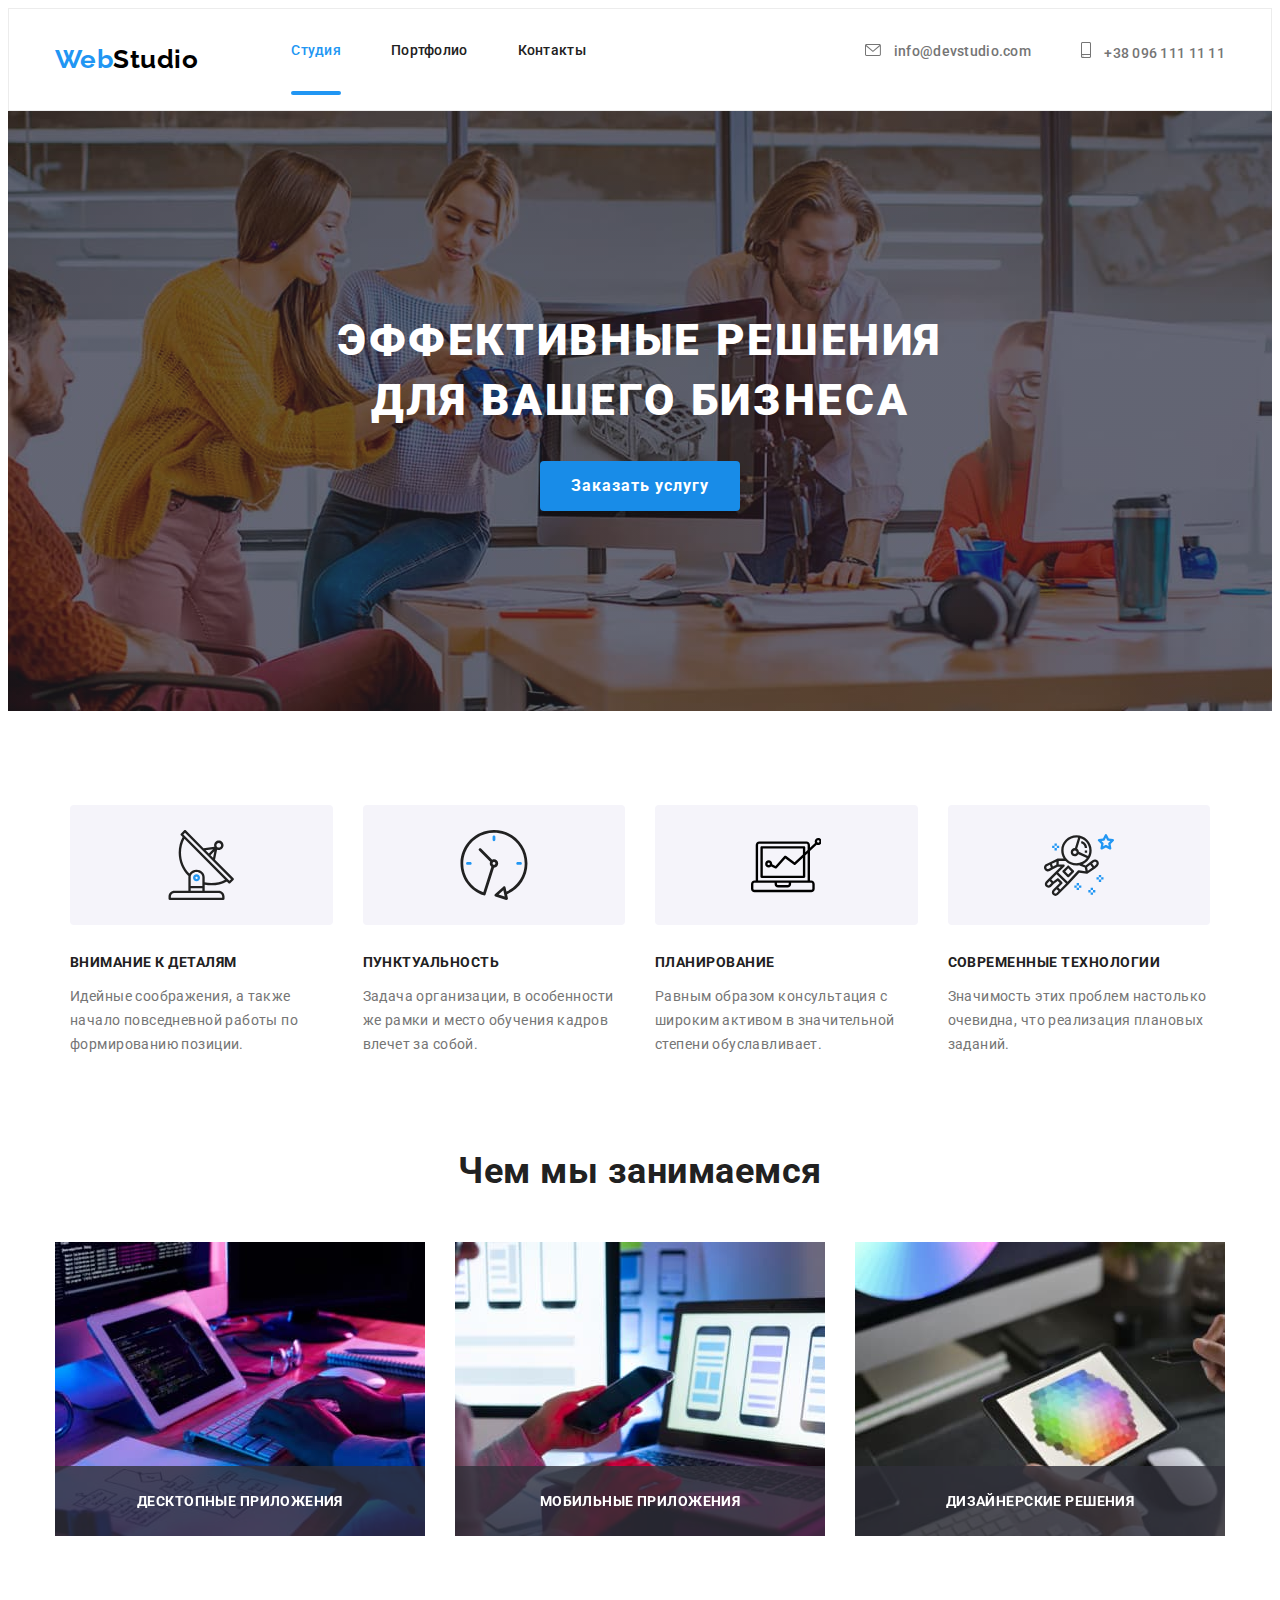
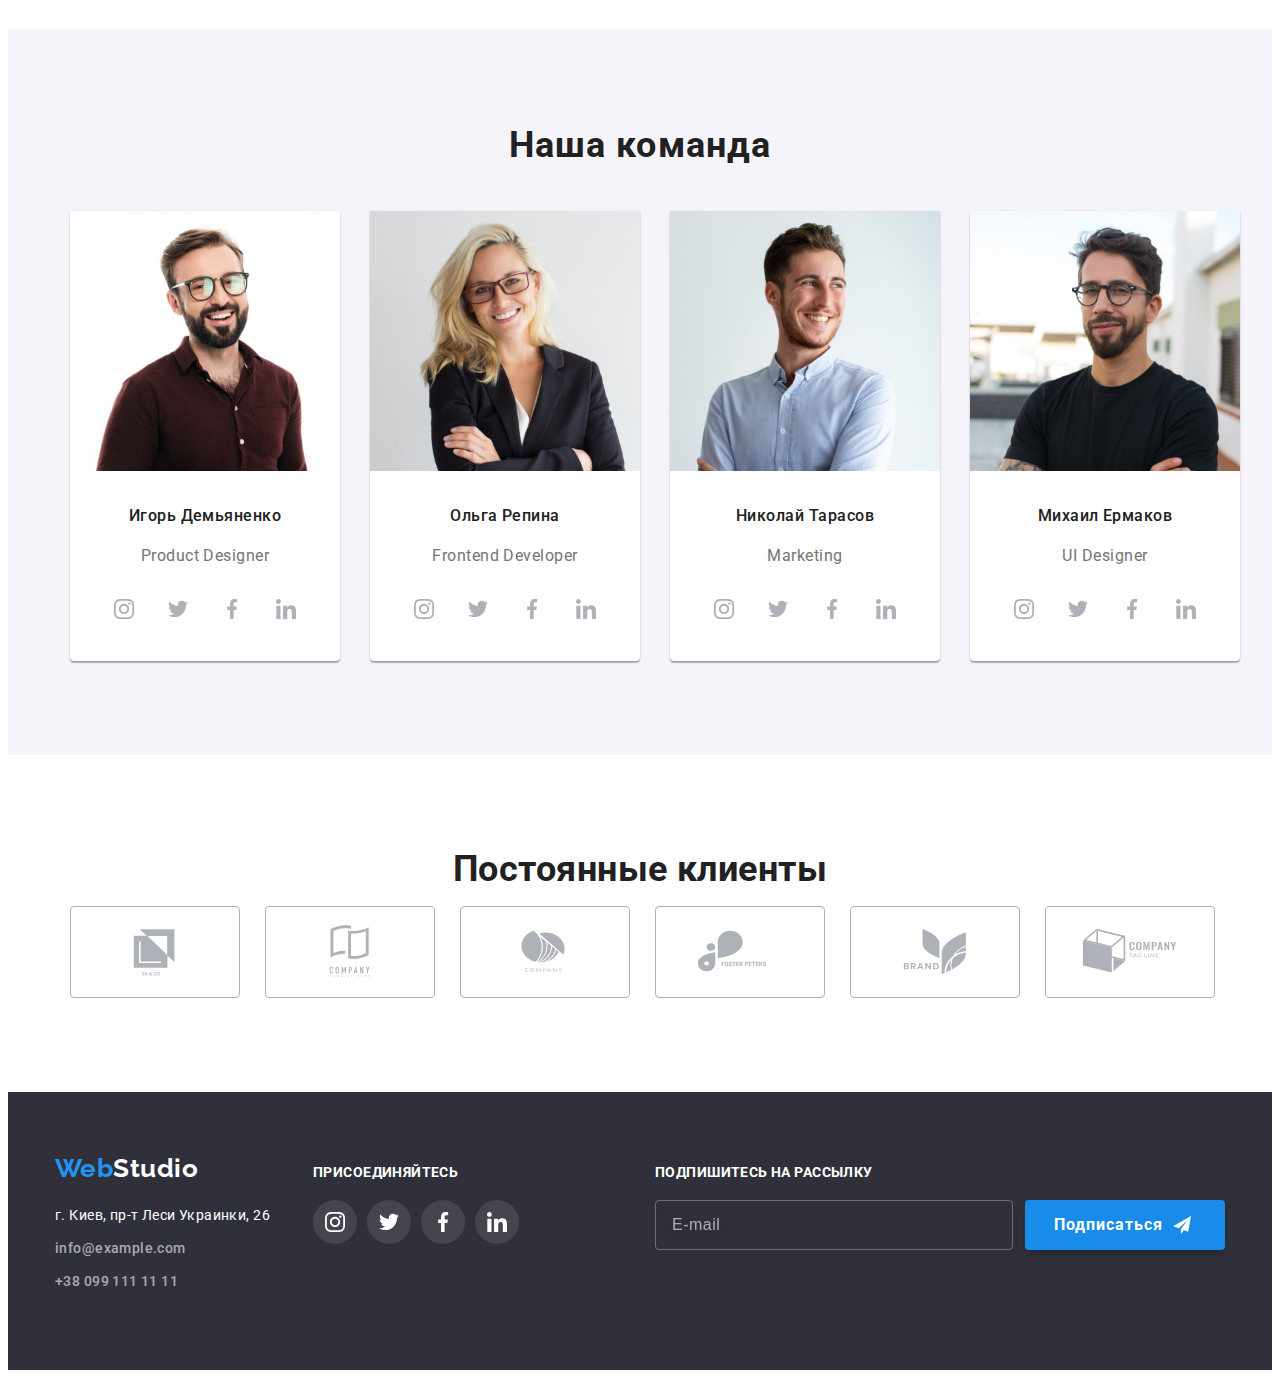
==== commit 0e161379: "Поправил маржины" ====
--- a/index.html
+++ b/index.html
@@ -124,6 +124,11 @@
                         </div>
                         <button type="submit" class="main-btn check-btn" data-modal-open>Отправить</button>
                     </form>
+                    <button type="button" class="menu-btn">
+                        <svg class="modal__icon" width="18" height="18">
+                            <use href="./images/icons.svg#icon-menu"></use>
+                        </svg>
+                    </button>
                 </div>
             </div>
         </section>
@@ -498,7 +503,7 @@
                 </ul>
             </div>
             <div class="subscribe">
-                <h4 class="footer-text">Присоединяйтесь</h4>
+                <h4 class="footer-text">Подпишитесь на рассылку</h4>
                 <form class="footer-form">
                     <input type="email" name="email" id="email" placeholder="E-mail" class="footer-input" />
                     <button type="submit" class="button footer-btn">Подписаться
--- a/css/main.min.css
+++ b/css/main.min.css
@@ -1,2 +1,2 @@
-body{background-color:var(--primary-bg-color);color:var(--primary-text-color);font-family:Roboto, sans-serif;letter-spacing:0.03em}.list{list-style:none;margin-top:0}html{box-sizing:border-box}*,*::before,::after{box-sizing:inherit}.footer-btn{color:var(--button-text-color);background-color:#188CE8;cursor:pointer;font-family:inherit;margin-left:12px;padding-left:29px;padding-right:62px;font-weight:bold;font-size:16px;line-height:1.87;letter-spacing:0.06em;width:200px;height:50px;box-shadow:0px 4px 4px rgba(0,0,0,0.15);border-radius:4px;border:none;transition:color 250ms cubic-bezier(0.4, 0, 0.2, 1)}.main-btn{display:flex;justify-content:center;align-items:center;color:var(--button-text-color);background-color:#188CE8;cursor:pointer;font-family:inherit;margin:0 auto;font-weight:bold;font-size:16px;line-height:1.87;letter-spacing:0.06em;width:200px;height:50px;box-shadow:0px 4px 4px rgba(0,0,0,0.15);border-radius:4px;border:none;transition:color 250ms cubic-bezier(0.4, 0, 0.2, 1)}.main-btn:hover,.main-btn:focus{color:var(--primary-bg-color)}.container{width:100%;padding-left:15px;padding-right:15px;margin-left:auto;margin-right:auto}@media screen and (min-width: 480px){.container{width:480px}}@media screen and (min-width: 768px){.container{width:768px}}@media screen and (min-width: 1200px){.container{width:1200px}}.logo{font-family:Raleway, sans-serif;font-weight:bold;font-size:26px;line-height:1.19;text-decoration:none}.logo__accent{color:var(--accent-color)}.logo__second{color:var(--logo-color-header)}.logo__footer{color:var(--logo-color-footer)}.modal{margin-bottom:10px}.modal__label{display:block;margin-bottom:4px;font-size:12px;line-height:1.17;letter-spacing:0.01em;color:var(--primary-text-color)}.modal__wrapper{position:relative}.modal__input{width:100%;height:40px;padding-left:42px;padding-right:10px;border:1px solid rgba(33,33,33,0.2);box-sizing:border-box;border-radius:4px;background-color:transparent;cursor:pointer}.modal__text{position:relative;display:block;line-height:20px;padding-left:40px;cursor:pointer;font-size:14px;line-height:1.71px;letter-spacing:0.03em;color:var(--primary-text-color)}.modal__text span{width:15px;height:15px;border:2px solid #303030;border-radius:2px;margin-right:5px;display:flex;align-items:center;justify-content:center}.modal__agreement{color:var(--accent-color);text-decoration-color:none}.modal-title{font-weight:bold;font-size:20px;line-height:1.15;text-align:center;letter-spacing:0.03em;margin:0 0 12px 0;color:var(--title-text-color)}.modal-close{position:absolute;display:flex;justify-content:center;align-items:center;top:10px;right:10px;border:1px solid #999999;border-radius:50%;background-color:transparent;width:30px;height:30px;cursor:pointer}.modal-close:hover .modal-close__icon{fill:var(--accent-color)}.modal-close__icon{fill:var(--logo-color-header)}.modal__input::placeholder{font-size:12px;line-height:1.17;letter-spacing:0.01em;color:rgba(117,117,117,0.5)}.modal__input:focus{border-color:var(--accent-color)}.modal__input:focus+.modal__icon{fill:var(--accent-color)}.modal__icon{position:absolute;left:12px;top:50%;transform:translateY(-50%);fill:var(--title-text-color);cursor:pointer}.modal__textarea{width:100%;height:120px;padding:12px 16px;resize:none;outline:none;border:1px solid rgba(33,33,33,0.2);border-radius:4px}.modal__check{position:relative;display:block;width:0;height:0}.modal__check::before{content:'';position:absolute;width:20px;height:20px;display:block;cursor:pointer;border:1px solid #888888;border-radius:3px}.modal__check:checked::before{background:#2196F3 url(../images/checked.svg) center no-repeat}.modal__check:checked+.modal__text span{background-color:var(--accent-color);border:none}.modal__check:checked+.modal__text svg{fill:#ffffff}.modal-section{position:absolute;top:50%;left:50%;transform:translate(-50%, -50%);height:581px;width:528px;padding:40px;box-shadow:0px 1px 3px rgba(0,0,0,0.12),0px 1px 1px rgba(0,0,0,0.14),0px 2px 1px rgba(0,0,0,0.2);border-radius:4px;background-color:var(--primary-bg-color)}.check-btn{margin-top:16px}.filter-title{position:absolute;white-space:nowrap;width:1px;height:1px;overflow:hidden;border:0;padding:0;clip:rect(0 0 0 0);clip-path:inset(50%);margin:-1px}.filter{padding-left:0;justify-content:center;margin-bottom:50px;transition:fill 250ms cubic-bezier(0.4, 0, 0.2, 1),background-color 250ms cubic-bezier(0.4, 0, 0.2, 1)}@media screen and (min-width: 480px){.filter{display:inline}}@media screen and (min-width: 768px){.filter{display:flex;flex-wrap:wrap;margin-bottom:21px}}.filter .filter__btn:hover,.filter .filter__btn:focus{color:var(--button-text-color);background-color:var(--accent-color)}.filter__item:not(:last-child){margin-right:8px}.filter__btn{color:var(--title-text-color);background-color:var(--potfolio-bg-color);cursor:pointer;font-family:inherit;font-weight:500;font-size:16px;line-height:1.62;min-width:73px;height:38px;padding:6px 22px;border-radius:4px;transition:box-shadow 250ms cubic-bezier(0.4, 0, 0.2, 1),background-color 250ms cubic-bezier(0.4, 0, 0.2, 1)}.filter__btn:hover{box-shadow:0px 3px 1px rgba(0,0,0,0.1),0px 1px 2px rgba(0,0,0,0.08),0px 2px 2px rgba(0,0,0,0.12);border-radius:4px}.social{display:flex;justify-content:center;padding-left:0;margin-top:16px}.social .social-item__link{display:flex;height:44px;width:44px;border-radius:50%;align-items:center;justify-content:center;fill:#AFB1B8;transition:fill 250ms cubic-bezier(0.4, 0, 0.2, 1),background-color 250ms cubic-bezier(0.4, 0, 0.2, 1)}.social .social-item__link:hover,.social .social-item__link:focus{background-color:var(--accent-color);fill:var(--primary-bg-color);opacity:1}.social-item:not(:last-child){margin-right:10px}.footer-link{margin-left:70px}.footer-text{font-size:14px;line-height:1.143;letter-spacing:0.03em;text-transform:uppercase;margin-top:12px;margin-bottom:20px;color:var(--hero-text-color)}.footer-social{display:flex;justify-content:center;padding-left:0;margin-top:16px}.footer-social__item:not(:last-child){margin-right:10px}.footer-social .footer-social__link{display:flex;height:44px;width:44px;border-radius:50%;align-items:center;justify-content:center;fill:var(--primary-bg-color);background:rgba(255,255,255,0.1);transition:background-color 250ms cubic-bezier(0.4, 0, 0.2, 1)}.footer-social .footer-social__link:hover,.footer-social .footer-social__link:focus{background-color:var(--accent-color)}.visually-hidden{position:absolute;white-space:nowrap;width:1px;height:1px;overflow:hidden;border:0;padding:0;clip:rect(0 0 0 0);clip-path:inset(50%);margin:-1px}:root{--primary-text-color: #757575;--title-text-color: #212121;--accent-color: #2196F3;--primary-bg-color: #FFFFFF;--fill-color: #2F303A;--logo-color-header: #000000;--logo-color-footer: #FFFFFF;--hero-text-color: #FFFFFF;--button-text-color: #FFFFFF;--potfolio-bg-color: #F5F4FA}.modal-close,.modal-close:hover .modal-close__icon,.modal-close__icon,.modal-close:visited,.modal-close:hover .modal-close__icon:visited,.modal-close__icon:visited{-webkit-transition:250ms ease-in-out;-moz-transition:250ms ease-in-out;-ms-transition:250ms ease-in-out;-o-transition:250ms ease-in-out;transition:250ms ease-in-out}.modal-close:hover,.modal-close:hover .modal-close__icon:hover,.modal-close__icon:hover,.modal-close:active,.modal-close:hover .modal-close__icon:active,.modal-close__icon:active{-webkit-transition:250ms ease-in-out;-moz-transition:250ms ease-in-out;-ms-transition:250ms ease-in-out;-o-transition:250ms ease-in-out;transition:250ms ease-in-out}.header{padding-top:24px;padding-bottom:25px;border:1px solid #ECECEC}.main-nav{display:flex;align-items:center}@media (max-width: 768px){.navigation{display:none}}.site-nav{display:flex;padding-left:93px}.site-nav__item{position:relative}.site-nav__item:not(:last-child){margin-right:50px}.site-nav__item{position:relative}.current::after{content:'';position:absolute;left:0;bottom:-26px;display:block;width:100%;height:4px;border-radius:2px;background:var(--accent-color)}.current-link::after:hover,.current-link::after:hover{background:#2196F3}@media (max-width: 768px){.contact-block{display:none}}@media screen and (min-width: 768px){.contact-block{width:768px}}@media screen and (min-width: 1200px){.contact-block{display:flex;margin-left:auto}}.contacts{margin-left:auto;align-items:center;justify-content:center}.contacts__icon{margin-right:10px}@media screen and (min-width: 1200px){.contacts{display:flex}.contacts .site-nav__item-one{margin-right:50px}}.site-nav .site-nav__link{display:flex;padding-top:10px;padding-bottom:10px;color:var(--title-text-color);font-weight:500;font-size:14px;line-height:1.14;letter-spacing:0.02em;text-decoration:none;transition:color 250ms cubic-bezier(0.4, 0, 0.2, 1)}.site-nav .site-nav__link:hover,.site-nav .site-nav__link:focus{color:var(--accent-color)}.site-nav .site-nav__link.current{color:var(--accent-color)}.contacts,.contacts__link,.link-contact{color:var(--primary-text-color);fill:var(--primary-text-color);font-weight:500;font-size:14px;line-height:1.14;letter-spacing:0.02em;text-decoration:none;transition:fill 250ms cubic-bezier(0.4, 0, 0.2, 1),color 250ms cubic-bezier(0.4, 0, 0.2, 1)}.contacts .contacts__link:hover,.contacts .contacts__link:focus,.footer-nav .link-contact:hover,.footer-nav .link-contact:focus,.footer-nav .link-office:hover,.footer-nav .link-office:focus{color:var(--accent-color);fill:var(--accent-color)}.hero{background-color:var(--fill-color);align-items:center;justify-items:center;padding-top:200px;padding-bottom:200px}.main-background{height:600px;max-width:1600px;margin-right:auto;margin-left:auto;background-repeat:no-repeat;background-position:center;background-size:cover;background-image:linear-gradient(rgba(47,48,58,0.4), rgba(47,48,58,0.4)),url(../images/hero.jpg)}.hero-title{text-align:center;margin-top:0;margin-bottom:30px;margin-left:auto;margin-right:auto;max-width:696px;color:var(--hero-text-color);font-weight:900;font-size:44px;line-height:1.36;letter-spacing:0.06em;text-transform:uppercase}.backdrop{position:fixed;top:0;left:0;width:100%;height:100%;background-color:rgba(0,0,0,0.2);opacity:1;transition:opacity 250ms cubic-bezier(0.4, 0, 0.2, 1)}.backdrop.is-hidden{opacity:0;pointer-events:none}@media screen and (min-width: 480px){.featurs{padding-top:60px}}@media screen and (min-width: 1200px){.featurs{padding-top:94px}}.feature{padding-left:0;justify-content:center}@media screen and (min-width: 480px){.feature{display:flex;flex-wrap:wrap}}@media screen and (min-width: 1200px){.feature{flex-wrap:nowrap}}@media screen and (min-width: 480px){.feature__list{width:450px}}@media screen and (min-width: 768px){.feature__list{width:calc((100% - 4 * 15px) / 3);margin:15px}}@media screen and (min-width: 1200px){.feature__list{width:calc((100% - 8 * 15px) / 4);margin:15px}.feature__list .team .team__member:not(:last-child){margin-right:30px}}.feature__list:not(:last-child){margin-right:30px}.feature__icon{height:70px;width:70px}.featur-title{margin-top:0;margin-bottom:10px;color:var(--title-text-color);font-weight:bold;font-size:14px;line-height:1.14;text-transform:uppercase}.feature-text{font-size:14px;line-height:1.71;letter-spacing:0.03em;color:var(--primary-text-color)}.feature__link{display:flex;justify-content:center;align-items:center;margin-bottom:30px;background:#F5F4FA;border-radius:4px;height:120px}.main-project{padding-top:94px;padding-bottom:94px}@media (max-width: 1199px){.main-project{display:none}}.client-title,.section-title{color:var(--title-text-color);font-weight:bold;font-size:36px;line-height:1.16;margin-top:0;margin-bottom:50px;text-align:center}.works{display:flex;justify-content:center;padding-left:0;padding-right:0;margin-right:0}.works__link{position:relative;align-items:center}.works .works__link:not(:last-child){margin-right:30px}.works__text{position:absolute;width:100%;height:70px;left:0;bottom:0;background:rgba(47,48,58,0.8)}.works__text__title{font-weight:bold;font-size:14px;line-height:1.142;letter-spacing:0.03em;text-align:center;margin-top:27px;margin-bottom:27px;text-transform:uppercase;color:var(--logo-color-footer)}.team-section{background-color:var(--potfolio-bg-color);padding-top:60px;padding-bottom:60px}.team{justify-content:center;padding-left:0;padding-right:0;margin-left:auto;margin-right:auto}@media screen and (min-width: 768px){.team{display:flex;flex-wrap:wrap}}@media screen and (min-width: 1200px){.team{width:1200px}}@media screen and (min-width: 480px){.team__member{margin-bottom:30px}}@media screen and (min-width: 768px){.team__member{width:calc((100% - 4 * 15px) / 2);margin:15px}}@media screen and (min-width: 1200px){.team__member{width:calc((100% - 8 * 15px) / 4);margin:15px}.team__member .team .team__member:not(:last-child){margin-right:30px}}.team__member{background-color:var(--primary-bg-color);box-shadow:0px 1px 3px rgba(0,0,0,0.12),0px 1px 1px rgba(0,0,0,0.14),0px 2px 1px rgba(0,0,0,0.2);border-radius:0px 0px 4px 4px}img{display:block;width:100%;height:auto}.team__item{text-align:center;padding-top:30px;padding-bottom:30px}.name{margin-top:0;margin-bottom:10px;color:var(--title-text-color);font-weight:500;font-size:16px;line-height:1.87}.position{padding-bottom:0;margin-top:0;margin-bottom:0;color:var(--primary-text-color);font-size:16px;line-height:1.87}.team-title{color:var(--title-text-color);font-weight:bold;font-size:36px;line-height:1.16;text-align:center;margin-top:0;margin-bottom:50px}@media screen and (min-width: 480px){.client-section{padding-top:60px;padding-bottom:45px}}@media screen and (min-width: 1200px){.client-section{padding-top:94px;padding-bottom:94px}}@media screen and (min-width: 480px){.client-title{margin-bottom:15px}}.client-list{justify-content:center;padding-left:0;margin-top:15px}@media screen and (min-width: 480px){.client-list{display:flex;flex-wrap:wrap}}@media screen and (min-width: 480px){.client-list__item{width:calc((100% - 4 * 15px) / 2);margin:15px}}@media screen and (min-width: 768px){.client-list__item{width:calc((100% - 6 * 15px) / 3);margin:15px}}@media screen and (min-width: 1200px){.client-list__item{width:calc((100% - 12 * 15px) / 6);margin:15px}}.client-list__link{display:flex;height:92px;width:170px;border:1px solid #AFB1B8;box-sizing:border-box;border-radius:4px;align-items:center;justify-content:center;fill:#AFB1B8;transition:fill 250ms cubic-bezier(0.4, 0, 0.2, 1)}.client-list .client-list__link:hover,.client-list .client-list__link:focus{fill:var(--accent-color)}.footer{background-color:var(--fill-color);padding-top:60px;padding-bottom:60px}.footer-box{display:block;text-align:center}@media screen and (min-width: 768px){.footer-box{display:flex;align-items:baseline;justify-content:space-around;flex-flow:wrap}}@media screen and (min-width: 1200px){.footer-box{text-align:left;display:flex;align-items:baseline;justify-content:space-between}}.footer-box .footer-left{margin-bottom:60px}@media screen and (min-width: 1200px){.footer-box .footer-left{margin-bottom:0px}}.logo-footer{padding-top:0;padding-bottom:0;margin-bottom:20px;margin-right:0;justify-content:center;align-content:center;text-align:center}@media screen and (min-width: 1200px){.logo-footer{text-align:left;align-content:flex-start;justify-content:flex-start}}.footer-link{margin:0}.footer-social{display:flex;align-items:center;justify-content:center;margin-bottom:72px}@media screen and (min-width: 768px){.footer-social{margin-bottom:102px}}@media screen and (min-width: 1200px){.footer-social{align-items:right;justify-content:flex-start;margin-bottom:0px}}.footer-social>li{width:44px;height:44px}.footer-social>li:not(:last-child){margin-right:10px}.footer-nav{padding-top:20px;padding-left:0}.footer-nav .address-link:not(:last-child){margin-bottom:9px}.link-office{color:var(--logo-color-footer);text-decoration:none;font-size:14px;line-height:1.71;letter-spacing:0.03em;font-style:normal}.footer-nav .link-contact{color:rgba(255,255,255,0.6);text-decoration:none;font-size:14px;line-height:1.71;letter-spacing:0.03em;font-style:normal}@media screen and (min-width: 480px){.subscribe{margin:0;display:block;margin-bottom:20px}}@media screen and (min-width: 1200px){.subscribe{margin-left:93px}}.footer-text{font-size:14px;line-height:1.143;letter-spacing:0.03em;text-transform:uppercase;margin-top:12px;margin-bottom:20px;color:var(--hero-text-color)}.footer-input{display:block;height:50px;margin:0 auto 20px;width:90%;border:1px solid rgba(255,255,255,0.3);filter:drop-shadow(0px 4px 4px rgba(0,0,0,0.15));border-radius:4px;background:transparent;padding-left:16px;color:rgba(255,255,255,0.6)}@media screen and (min-width: 768px){.footer-input{width:450px}}@media screen and (min-width: 1200px){.footer-input{width:358px;margin-right:12px;margin-bottom:0px}}.footer-input::placeholder{font-size:16px;line-height:1.25;align-items:center;letter-spacing:0.03em;color:rgba(255,255,255,0.6)}.footer-input-wrapper{position:relative}.footer-icon{fill:#ffffff;margin-left:10px}.footer-form{display:block;align-items:center}@media screen and (min-width: 1200px){.footer-form{display:flex}}.button.footer-btn{padding:10px 29px;display:flex;align-items:center;justify-content:center;margin:0 auto}@media screen and (min-width: 1200px){.button.footer-btn{justify-content:flex-start;margin:0px}}@media screen and (min-width: 480px){.potfolio{padding-top:60px;padding-bottom:60px}}@media screen and (min-width: 1200px){.potfolio{padding-top:94px;padding-bottom:94px}}@media screen and (min-width: 480px){.filter{display:flex}}@media screen and (min-width: 768px){.filter{display:flex}}@media screen and (min-width: 1200px){.filter{width:1200px}}.project{padding-left:0}@media screen and (min-width: 768px){.project{display:flex;flex-wrap:wrap}}@media screen and (min-width: 1200px){.project{width:1200px}}.project-item{transition:box-shadow 250ms cubic-bezier(0.4, 0, 0.2, 1),background-color 250ms cubic-bezier(0.4, 0, 0.2, 1)}@media screen and (min-width: 480px){.project-item{margin-bottom:30px}}@media screen and (min-width: 768px){.project-item{width:calc((100% - 4 * 15px) / 2);margin:15px}}@media screen and (min-width: 1200px){.project-item{width:calc((100% - 6 * 15px) / 3);margin:15px}.project-item .team .team__member:not(:last-child){margin-right:30px}}.project-item__thumb{position:relative;overflow:hidden}.project-item:hover .project-item__overlay{transform:translateY(0);background:rgba(33,150,243,0.9);opacity:1}.project-item:hover{background:#FFFFFF;border:-1px solid #EEEEEE;box-sizing:border-box;box-shadow:0px 1px 1px rgba(0,0,0,0.12),0px 4px 4px rgba(0,0,0,0.06),1px 4px 6px rgba(0,0,0,0.16)}.project-item__overlay{font-size:18px;line-height:1.56;letter-spacing:0.03em;color:var(--hero-text-color);padding:63px 24px;position:absolute;width:100%;top:0;left:0;margin:0;transform:translateY(100%);transition:250ms cubic-bezier(0.4, 0, 0.2, 1);background:rgba(33,150,243,0.9);opacity:0}.project-item__description{padding:20px 24px;margin:0;border:1px solid #EEEEEE;background:var(--primary-bg-color)}.project-item__title{color:var(--title-text-color);font-weight:bold;font-size:18px;line-height:2;letter-spacing:0.06em;margin-top:0;margin-bottom:4px}.project-item__name{color:var(--primary-text-color);font-size:16px;line-height:1.87;margin-top:0;margin-bottom:0}img{display:block}
+body{background-color:var(--primary-bg-color);color:var(--primary-text-color);font-family:Roboto, sans-serif;letter-spacing:0.03em}.list{list-style:none;margin-top:0}html{box-sizing:border-box}*,*::before,::after{box-sizing:inherit}.footer-btn{color:var(--button-text-color);background-color:#188CE8;cursor:pointer;font-family:inherit;margin-left:12px;padding-left:29px;padding-right:62px;font-weight:bold;font-size:16px;line-height:1.87;letter-spacing:0.06em;width:200px;height:50px;box-shadow:0px 4px 4px rgba(0,0,0,0.15);border-radius:4px;border:none;transition:color 250ms cubic-bezier(0.4, 0, 0.2, 1)}.main-btn{display:flex;justify-content:center;align-items:center;color:var(--button-text-color);background-color:#188CE8;cursor:pointer;font-family:inherit;margin:0 auto;font-weight:bold;font-size:16px;line-height:1.87;letter-spacing:0.06em;width:200px;height:50px;box-shadow:0px 4px 4px rgba(0,0,0,0.15);border-radius:4px;border:none;transition:color 250ms cubic-bezier(0.4, 0, 0.2, 1)}.main-btn:hover,.main-btn:focus{color:var(--primary-bg-color)}.container{width:100%;padding-left:15px;padding-right:15px;margin-left:auto;margin-right:auto}@media screen and (min-width: 480px){.container{width:480px}}@media screen and (min-width: 768px){.container{width:768px}}@media screen and (min-width: 1200px){.container{width:1200px}}.logo{font-family:Raleway, sans-serif;font-weight:bold;font-size:26px;line-height:1.19;text-decoration:none}.logo__accent{color:var(--accent-color)}.logo__second{color:var(--logo-color-header)}.logo__footer{color:var(--logo-color-footer)}.modal{margin-bottom:10px}.modal__label{display:block;margin-bottom:4px;font-size:12px;line-height:1.17;letter-spacing:0.01em;color:var(--primary-text-color)}.modal__wrapper{position:relative}.modal__input{width:100%;height:40px;padding-left:42px;padding-right:10px;border:1px solid rgba(33,33,33,0.2);box-sizing:border-box;border-radius:4px;background-color:transparent;cursor:pointer}.modal__text{position:relative;display:block;line-height:20px;padding-left:40px;cursor:pointer;font-size:14px;line-height:1.71px;letter-spacing:0.03em;color:var(--primary-text-color)}.modal__text span{width:15px;height:15px;border:2px solid #303030;border-radius:2px;margin-right:5px;display:flex;align-items:center;justify-content:center}.modal__agreement{color:var(--accent-color);text-decoration-color:none}.modal-title{font-weight:bold;font-size:20px;line-height:1.15;text-align:center;letter-spacing:0.03em;margin:0 0 12px 0;color:var(--title-text-color)}.modal-close{position:absolute;display:flex;justify-content:center;align-items:center;top:10px;right:10px;border:1px solid #999999;border-radius:50%;background-color:transparent;width:30px;height:30px;cursor:pointer}.modal-close:hover .modal-close__icon{fill:var(--accent-color)}.modal-close__icon{fill:var(--logo-color-header)}.modal__input::placeholder{font-size:12px;line-height:1.17;letter-spacing:0.01em;color:rgba(117,117,117,0.5)}.modal__input:focus{border-color:var(--accent-color)}.modal__input:focus+.modal__icon{fill:var(--accent-color)}.modal__icon{position:absolute;left:12px;top:50%;transform:translateY(-50%);fill:var(--title-text-color);cursor:pointer}.modal__textarea{width:100%;height:120px;padding:12px 16px;resize:none;outline:none;border:1px solid rgba(33,33,33,0.2);border-radius:4px}.modal__check{position:relative;display:block;width:0;height:0}.modal__check::before{content:'';position:absolute;width:20px;height:20px;display:block;cursor:pointer;border:1px solid #888888;border-radius:3px}.modal__check:checked::before{background:#2196F3 url(../images/checked.svg) center no-repeat}.modal__check:checked+.modal__text span{background-color:var(--accent-color);border:none}.modal__check:checked+.modal__text svg{fill:#ffffff}.modal-section{position:absolute;top:50%;left:50%;transform:translate(-50%, -50%);height:581px;width:528px;padding:40px;box-shadow:0px 1px 3px rgba(0,0,0,0.12),0px 1px 1px rgba(0,0,0,0.14),0px 2px 1px rgba(0,0,0,0.2);border-radius:4px;background-color:var(--primary-bg-color)}.check-btn{margin-top:16px}.filter-title{position:absolute;white-space:nowrap;width:1px;height:1px;overflow:hidden;border:0;padding:0;clip:rect(0 0 0 0);clip-path:inset(50%);margin:-1px}.filter{padding-left:0;justify-content:center;margin-bottom:50px;transition:fill 250ms cubic-bezier(0.4, 0, 0.2, 1),background-color 250ms cubic-bezier(0.4, 0, 0.2, 1)}@media screen and (min-width: 480px){.filter{display:inline}}@media screen and (min-width: 768px){.filter{display:flex;flex-wrap:wrap;margin-bottom:21px}}.filter .filter__btn:hover,.filter .filter__btn:focus{color:var(--button-text-color);background-color:var(--accent-color)}.filter__item:not(:last-child){margin-right:8px}.filter__btn{color:var(--title-text-color);background-color:var(--potfolio-bg-color);cursor:pointer;font-family:inherit;font-weight:500;font-size:16px;line-height:1.62;min-width:73px;height:38px;padding:6px 22px;border-radius:4px;transition:box-shadow 250ms cubic-bezier(0.4, 0, 0.2, 1),background-color 250ms cubic-bezier(0.4, 0, 0.2, 1)}.filter__btn:hover{box-shadow:0px 3px 1px rgba(0,0,0,0.1),0px 1px 2px rgba(0,0,0,0.08),0px 2px 2px rgba(0,0,0,0.12);border-radius:4px}.social{display:flex;justify-content:center;padding-left:0;margin-top:16px}.social .social-item__link{display:flex;height:44px;width:44px;border-radius:50%;align-items:center;justify-content:center;fill:#AFB1B8;transition:fill 250ms cubic-bezier(0.4, 0, 0.2, 1),background-color 250ms cubic-bezier(0.4, 0, 0.2, 1)}.social .social-item__link:hover,.social .social-item__link:focus{background-color:var(--accent-color);fill:var(--primary-bg-color);opacity:1}.social-item:not(:last-child){margin-right:10px}.footer-link{margin-left:70px}.footer-text{font-size:14px;line-height:1.143;letter-spacing:0.03em;text-transform:uppercase;margin-top:12px;margin-bottom:20px;color:var(--hero-text-color)}.footer-social{display:flex;justify-content:center;padding-left:0;margin-top:16px}.footer-social__item:not(:last-child){margin-right:10px}.footer-social .footer-social__link{display:flex;height:44px;width:44px;border-radius:50%;align-items:center;justify-content:center;fill:var(--primary-bg-color);background:rgba(255,255,255,0.1);transition:background-color 250ms cubic-bezier(0.4, 0, 0.2, 1)}.footer-social .footer-social__link:hover,.footer-social .footer-social__link:focus{background-color:var(--accent-color)}.visually-hidden{position:absolute;white-space:nowrap;width:1px;height:1px;overflow:hidden;border:0;padding:0;clip:rect(0 0 0 0);clip-path:inset(50%);margin:-1px}:root{--primary-text-color: #757575;--title-text-color: #212121;--accent-color: #2196F3;--primary-bg-color: #FFFFFF;--fill-color: #2F303A;--logo-color-header: #000000;--logo-color-footer: #FFFFFF;--hero-text-color: #FFFFFF;--button-text-color: #FFFFFF;--potfolio-bg-color: #F5F4FA}.modal-close,.modal-close:hover .modal-close__icon,.modal-close__icon,.modal-close:visited,.modal-close:hover .modal-close__icon:visited,.modal-close__icon:visited{-webkit-transition:250ms ease-in-out;-moz-transition:250ms ease-in-out;-ms-transition:250ms ease-in-out;-o-transition:250ms ease-in-out;transition:250ms ease-in-out}.modal-close:hover,.modal-close:hover .modal-close__icon:hover,.modal-close__icon:hover,.modal-close:active,.modal-close:hover .modal-close__icon:active,.modal-close__icon:active{-webkit-transition:250ms ease-in-out;-moz-transition:250ms ease-in-out;-ms-transition:250ms ease-in-out;-o-transition:250ms ease-in-out;transition:250ms ease-in-out}.header{padding-top:24px;padding-bottom:25px;border:1px solid #ECECEC}.main-nav{display:flex;align-items:center}@media (max-width: 768px){.navigation{display:none}}.site-nav{display:flex;padding-left:93px}.site-nav__item{position:relative}.site-nav__item:not(:last-child){margin-right:50px}.site-nav__item{position:relative}.current::after{content:'';position:absolute;left:0;bottom:-26px;display:block;width:100%;height:4px;border-radius:2px;background:var(--accent-color)}.current-link::after:hover,.current-link::after:hover{background:#2196F3}@media (max-width: 768px){.contact-block{display:none}}@media screen and (min-width: 768px){.contact-block{width:768px}}@media screen and (min-width: 1200px){.contact-block{display:flex;margin-left:auto}}.contacts{margin-left:auto;align-items:center;justify-content:center}.contacts__icon{margin-right:10px}@media screen and (min-width: 1200px){.contacts{display:flex}.contacts .site-nav__item-one{margin-right:50px}}.site-nav .site-nav__link{display:flex;padding-top:10px;padding-bottom:10px;color:var(--title-text-color);font-weight:500;font-size:14px;line-height:1.14;letter-spacing:0.02em;text-decoration:none;transition:color 250ms cubic-bezier(0.4, 0, 0.2, 1)}.site-nav .site-nav__link:hover,.site-nav .site-nav__link:focus{color:var(--accent-color)}.site-nav .site-nav__link.current{color:var(--accent-color)}.contacts,.contacts__link,.link-contact{color:var(--primary-text-color);fill:var(--primary-text-color);font-weight:500;font-size:14px;line-height:1.14;letter-spacing:0.02em;text-decoration:none;transition:fill 250ms cubic-bezier(0.4, 0, 0.2, 1),color 250ms cubic-bezier(0.4, 0, 0.2, 1)}.contacts .contacts__link:hover,.contacts .contacts__link:focus,.footer-nav .link-contact:hover,.footer-nav .link-contact:focus,.footer-nav .link-office:hover,.footer-nav .link-office:focus{color:var(--accent-color);fill:var(--accent-color)}.hero{background-color:var(--fill-color);align-items:center;justify-items:center;padding-top:200px;padding-bottom:200px}.main-background{height:600px;max-width:1600px;margin-right:auto;margin-left:auto;background-repeat:no-repeat;background-position:center;background-size:cover;background-image:linear-gradient(rgba(47,48,58,0.4), rgba(47,48,58,0.4)),url(../images/hero.jpg)}.hero-title{text-align:center;margin-top:0;margin-bottom:30px;margin-left:auto;margin-right:auto;max-width:696px;color:var(--hero-text-color);font-weight:900;font-size:44px;line-height:1.36;letter-spacing:0.06em;text-transform:uppercase}.backdrop{position:fixed;top:0;left:0;width:100%;height:100%;background-color:rgba(0,0,0,0.2);opacity:1;transition:opacity 250ms cubic-bezier(0.4, 0, 0.2, 1)}.backdrop.is-hidden{opacity:0;pointer-events:none}@media screen and (min-width: 480px){.featurs{padding-top:60px}}@media screen and (min-width: 1200px){.featurs{padding-top:94px}}.feature{padding-left:0;justify-content:center}@media screen and (min-width: 480px){.feature{display:flex;flex-wrap:wrap}}@media screen and (min-width: 1200px){.feature{flex-wrap:nowrap;margin-bottom:0}}@media screen and (min-width: 480px){.feature__list{margin:0;width:100%}}@media screen and (min-width: 768px){.feature__list{width:calc((100% - 4 * 15px) / 2);margin:15px}}@media screen and (min-width: 1200px){.feature__list{width:calc((100% - 8 * 15px) / 4);margin:0}.feature__list:not(:last-child){margin-right:30px}}.feature__icon{height:70px;width:70px}.featur-title{margin-top:0;margin-bottom:10px;color:var(--title-text-color);font-weight:bold;font-size:14px;line-height:1.14;text-transform:uppercase}@media screen and (min-width: 480px){.featur-title{text-align:center}}@media screen and (min-width: 768px){.featur-title{text-align:left}}.feature-text{font-size:14px;line-height:1.71;letter-spacing:0.03em;color:var(--primary-text-color)}.feature__link{display:flex;justify-content:center;align-items:center;margin-bottom:30px;background:#F5F4FA;border-radius:4px;height:120px}.featur-text{font-size:14px;line-height:1.71;letter-spacing:0.03em;margin-bottom:0;color:#757575}.main-project{padding-top:94px;padding-bottom:94px}@media (max-width: 1199px){.main-project{display:none}}.client-title,.section-title{color:var(--title-text-color);font-weight:bold;font-size:36px;line-height:1.16;margin-top:0;margin-bottom:50px;text-align:center}.works{display:flex;justify-content:center;padding-left:0;padding-right:0;margin-right:0;margin-bottom:0}.works__link{position:relative;align-items:center}.works .works__link:not(:last-child){margin-right:30px}.works__text{position:absolute;width:100%;height:70px;left:0;bottom:0;background:rgba(47,48,58,0.8)}.works__text__title{font-weight:bold;font-size:14px;line-height:1.142;letter-spacing:0.03em;text-align:center;margin-top:27px;margin-bottom:27px;text-transform:uppercase;color:var(--logo-color-footer)}.team-section{background-color:var(--potfolio-bg-color);padding-top:60px;padding-bottom:60px}@media screen and (min-width: 1200px){.team-section{padding-top:94px;padding-bottom:94px}}.team{justify-content:center;padding-left:0;padding-right:0;margin-left:auto;margin-right:auto}@media screen and (min-width: 768px){.team{display:flex;flex-wrap:wrap}}@media screen and (min-width: 1200px){.team{width:1200px;margin-bottom:0}}@media screen and (min-width: 480px){.team__member{margin-bottom:30px}}@media screen and (min-width: 768px){.team__member{width:calc((100% - 4 * 15px) / 2);margin:15px}}@media screen and (min-width: 1200px){.team__member{width:calc((100% - 8 * 15px) / 4);margin-bottom:0}.team__member .team .team__member:not(:last-child){margin-right:30px}}.team__member{background-color:var(--primary-bg-color);box-shadow:0px 1px 3px rgba(0,0,0,0.12),0px 1px 1px rgba(0,0,0,0.14),0px 2px 1px rgba(0,0,0,0.2);border-radius:0px 0px 4px 4px}img{display:block;width:100%;height:auto}.team__item{text-align:center;padding-top:30px;padding-bottom:30px}.name{margin-top:0;margin-bottom:10px;color:var(--title-text-color);font-weight:500;font-size:16px;line-height:1.87}.position{padding-bottom:0;margin-top:0;margin-bottom:0;color:var(--primary-text-color);font-size:16px;line-height:1.87}.team-title{color:var(--title-text-color);font-weight:bold;font-size:36px;line-height:1.16;text-align:center;margin-top:0;margin-bottom:30px}@media screen and (min-width: 480px){.team-title{font-weight:bold;font-size:28px;line-height:33px;text-align:center;letter-spacing:0.03em;color:#212121}}@media screen and (min-width: 768px){.team-title{font-weight:bold;font-size:28px;line-height:1.178;text-align:center;letter-spacing:0.03em;color:#212121;color:#212121}}@media screen and (min-width: 1200px){.team-title{font-weight:bold;font-size:36px;line-height:1.167;text-align:center;letter-spacing:0.03em;color:#212121}}@media screen and (min-width: 480px){.client-section{padding-top:60px;padding-bottom:45px}}@media screen and (min-width: 1200px){.client-section{padding-top:94px;padding-bottom:94px}}@media screen and (min-width: 480px){.client-title{margin-bottom:15px}}.client-list{justify-content:center;padding-left:0;margin-top:0;margin-bottom:0}@media screen and (min-width: 480px){.client-list{display:flex;flex-wrap:wrap}}@media screen and (min-width: 480px){.client-list__item{margin:15px}}@media screen and (min-width: 768px){.client-list__item{margin:15px}}@media screen and (min-width: 1200px){.client-list__item{width:calc((100% - 12 * 15px) / 6);margin-top:0;margin-bottom:0}}.client-list__link{display:flex;height:92px;width:170px;border:1px solid #AFB1B8;box-sizing:border-box;border-radius:4px;align-items:center;justify-content:center;fill:#AFB1B8;transition:fill 250ms cubic-bezier(0.4, 0, 0.2, 1)}.client-list .client-list__link:hover,.client-list .client-list__link:focus{fill:var(--accent-color)}.footer{background-color:var(--fill-color);padding-top:60px;padding-bottom:60px}.footer-box{display:block;text-align:center}@media screen and (min-width: 768px){.footer-box{display:flex;align-items:baseline;justify-content:space-around;flex-flow:wrap}}@media screen and (min-width: 1200px){.footer-box{text-align:left;display:flex;align-items:baseline;justify-content:space-between}}.footer-box .footer-left{margin-bottom:60px}@media screen and (min-width: 1200px){.footer-box .footer-left{margin-bottom:0px}}.logo-footer{padding-top:0;padding-bottom:0;margin-bottom:20px;margin-right:0;justify-content:center;align-content:center;text-align:center}@media screen and (min-width: 1200px){.logo-footer{text-align:left;align-content:flex-start;justify-content:flex-start}}.footer-link{margin:0}.footer-social{display:flex;align-items:center;justify-content:center;margin-bottom:72px}@media screen and (min-width: 768px){.footer-social{margin-bottom:102px}}@media screen and (min-width: 1200px){.footer-social{align-items:right;justify-content:flex-start;margin-bottom:0px}}.footer-social>li{width:44px;height:44px}.footer-social>li:not(:last-child){margin-right:10px}.footer-nav{padding-top:20px;padding-left:0}.footer-nav .address-link:not(:last-child){margin-bottom:9px}.link-office{color:var(--logo-color-footer);text-decoration:none;font-size:14px;line-height:1.71;letter-spacing:0.03em;font-style:normal}.footer-nav .link-contact{color:rgba(255,255,255,0.6);text-decoration:none;font-size:14px;line-height:1.71;letter-spacing:0.03em;font-style:normal}@media screen and (min-width: 480px){.subscribe{margin:0;display:block;margin-bottom:20px}}@media screen and (min-width: 1200px){.subscribe{margin-left:93px}}.footer-text{font-size:14px;line-height:1.143;letter-spacing:0.03em;text-transform:uppercase;margin-top:12px;margin-bottom:20px;color:var(--hero-text-color)}.footer-input{display:block;height:50px;margin:0 auto 20px;width:90%;border:1px solid rgba(255,255,255,0.3);filter:drop-shadow(0px 4px 4px rgba(0,0,0,0.15));border-radius:4px;background:transparent;padding-left:16px;color:rgba(255,255,255,0.6)}@media screen and (min-width: 768px){.footer-input{width:450px}}@media screen and (min-width: 1200px){.footer-input{width:358px;margin-right:12px;margin-bottom:0px}}.footer-input::placeholder{font-size:16px;line-height:1.25;align-items:center;letter-spacing:0.03em;color:rgba(255,255,255,0.6)}.footer-input-wrapper{position:relative}.footer-icon{fill:#ffffff;margin-left:10px}.footer-form{display:block;align-items:center}@media screen and (min-width: 1200px){.footer-form{display:flex}}.button.footer-btn{padding:10px 29px;display:flex;align-items:center;justify-content:center;margin:0 auto}@media screen and (min-width: 1200px){.button.footer-btn{justify-content:flex-start;margin:0px}}@media screen and (min-width: 480px){.potfolio{padding-top:60px;padding-bottom:60px}}@media screen and (min-width: 1200px){.potfolio{padding-top:94px;padding-bottom:94px}}@media screen and (min-width: 480px){.filter{display:flex}}@media screen and (min-width: 768px){.filter{display:flex}}@media screen and (min-width: 1200px){.filter{width:1200px}}.project{padding-left:0}@media screen and (min-width: 768px){.project{display:flex;flex-wrap:wrap}}@media screen and (min-width: 1200px){.project{width:1200px}}.project-item{transition:box-shadow 250ms cubic-bezier(0.4, 0, 0.2, 1),background-color 250ms cubic-bezier(0.4, 0, 0.2, 1)}@media screen and (min-width: 480px){.project-item{margin-bottom:30px}}@media screen and (min-width: 768px){.project-item{width:calc((100% - 4 * 15px) / 2);margin:15px}}@media screen and (min-width: 1200px){.project-item{width:calc((100% - 6 * 15px) / 3);margin:15px}.project-item .team .team__member:not(:last-child){margin-right:30px}}.project-item__thumb{position:relative;overflow:hidden}.project-item:hover .project-item__overlay{transform:translateY(0);background:rgba(33,150,243,0.9);opacity:1}.project-item:hover{background:#FFFFFF;border:-1px solid #EEEEEE;box-sizing:border-box;box-shadow:0px 1px 1px rgba(0,0,0,0.12),0px 4px 4px rgba(0,0,0,0.06),1px 4px 6px rgba(0,0,0,0.16)}.project-item__overlay{font-size:18px;line-height:1.56;letter-spacing:0.03em;color:var(--hero-text-color);padding:63px 24px;position:absolute;width:100%;top:0;left:0;margin:0;transform:translateY(100%);transition:250ms cubic-bezier(0.4, 0, 0.2, 1);background:rgba(33,150,243,0.9);opacity:0}.project-item__description{padding:20px 24px;margin:0;border:1px solid #EEEEEE;background:var(--primary-bg-color)}.project-item__title{color:var(--title-text-color);font-weight:bold;font-size:18px;line-height:2;letter-spacing:0.06em;margin-top:0;margin-bottom:4px}.project-item__name{color:var(--primary-text-color);font-size:16px;line-height:1.87;margin-top:0;margin-bottom:0}img{display:block}
 /*# sourceMappingURL=main.min.css.map */